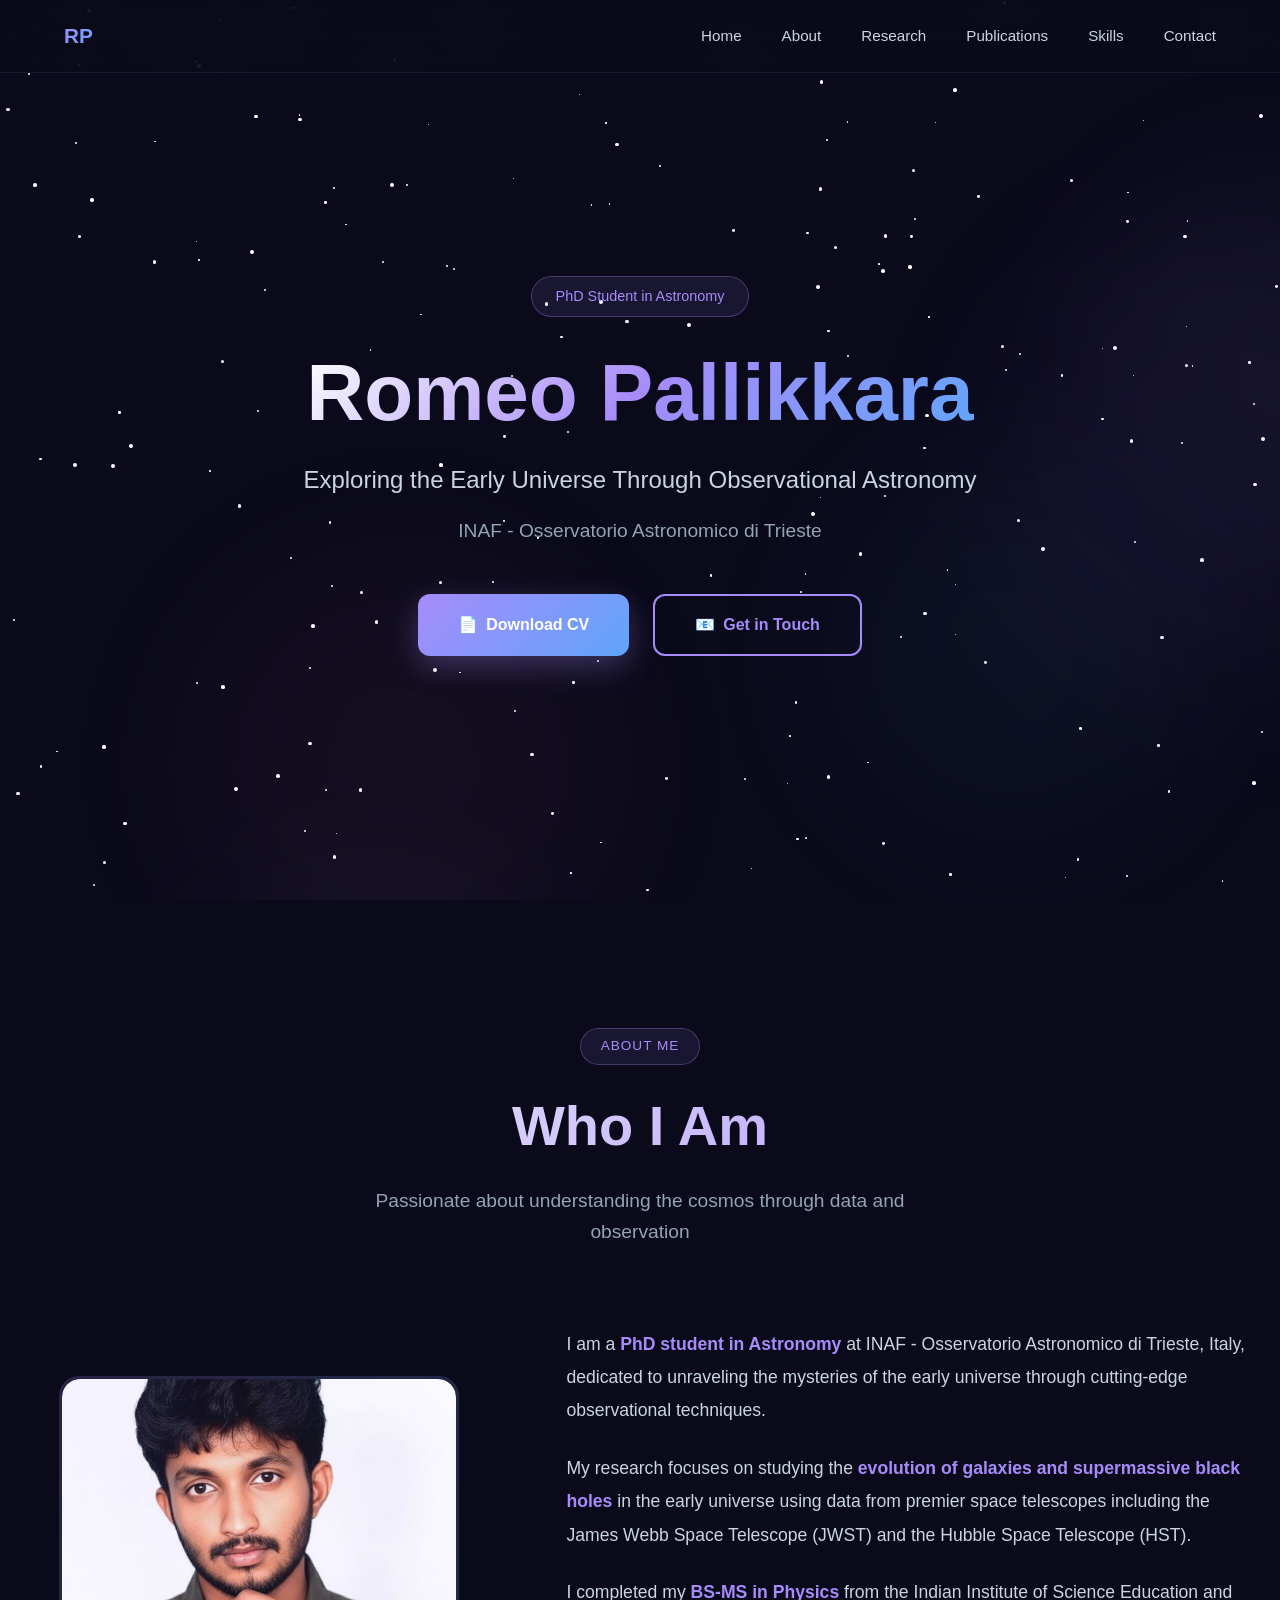
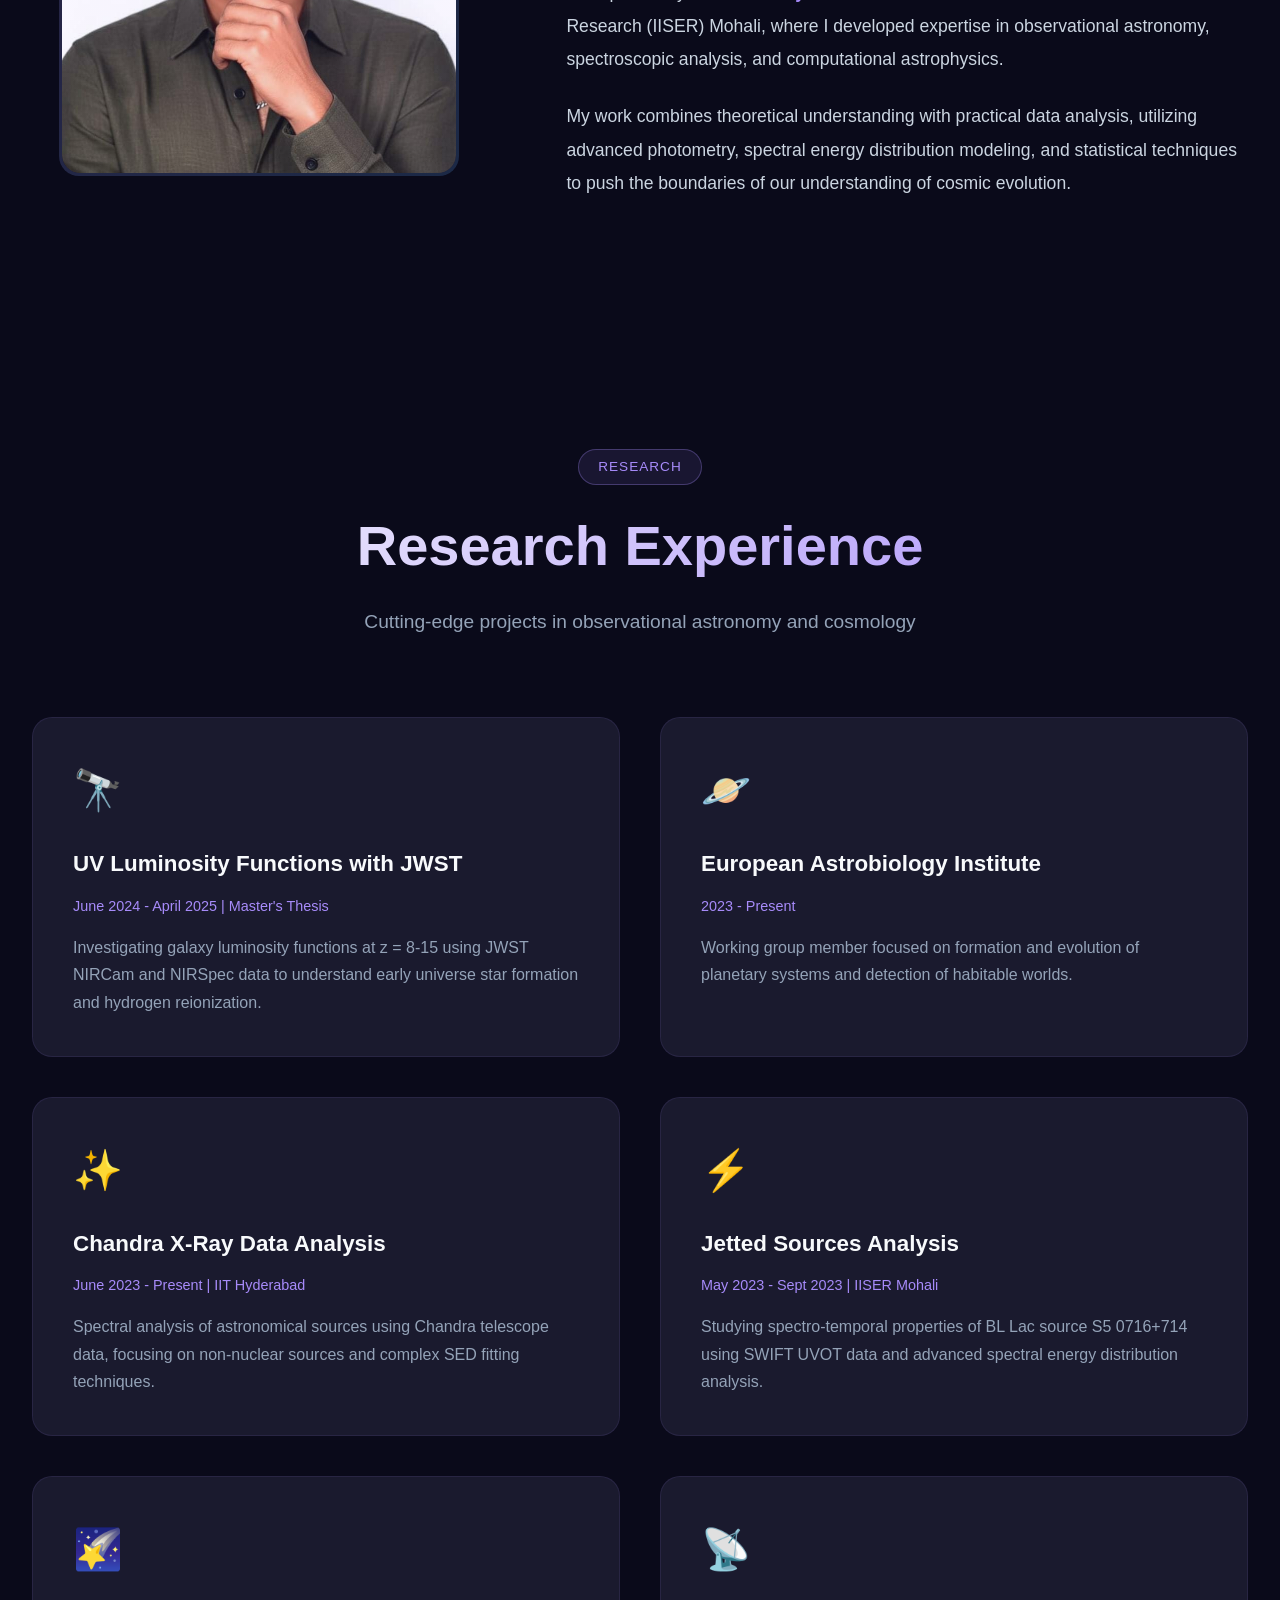
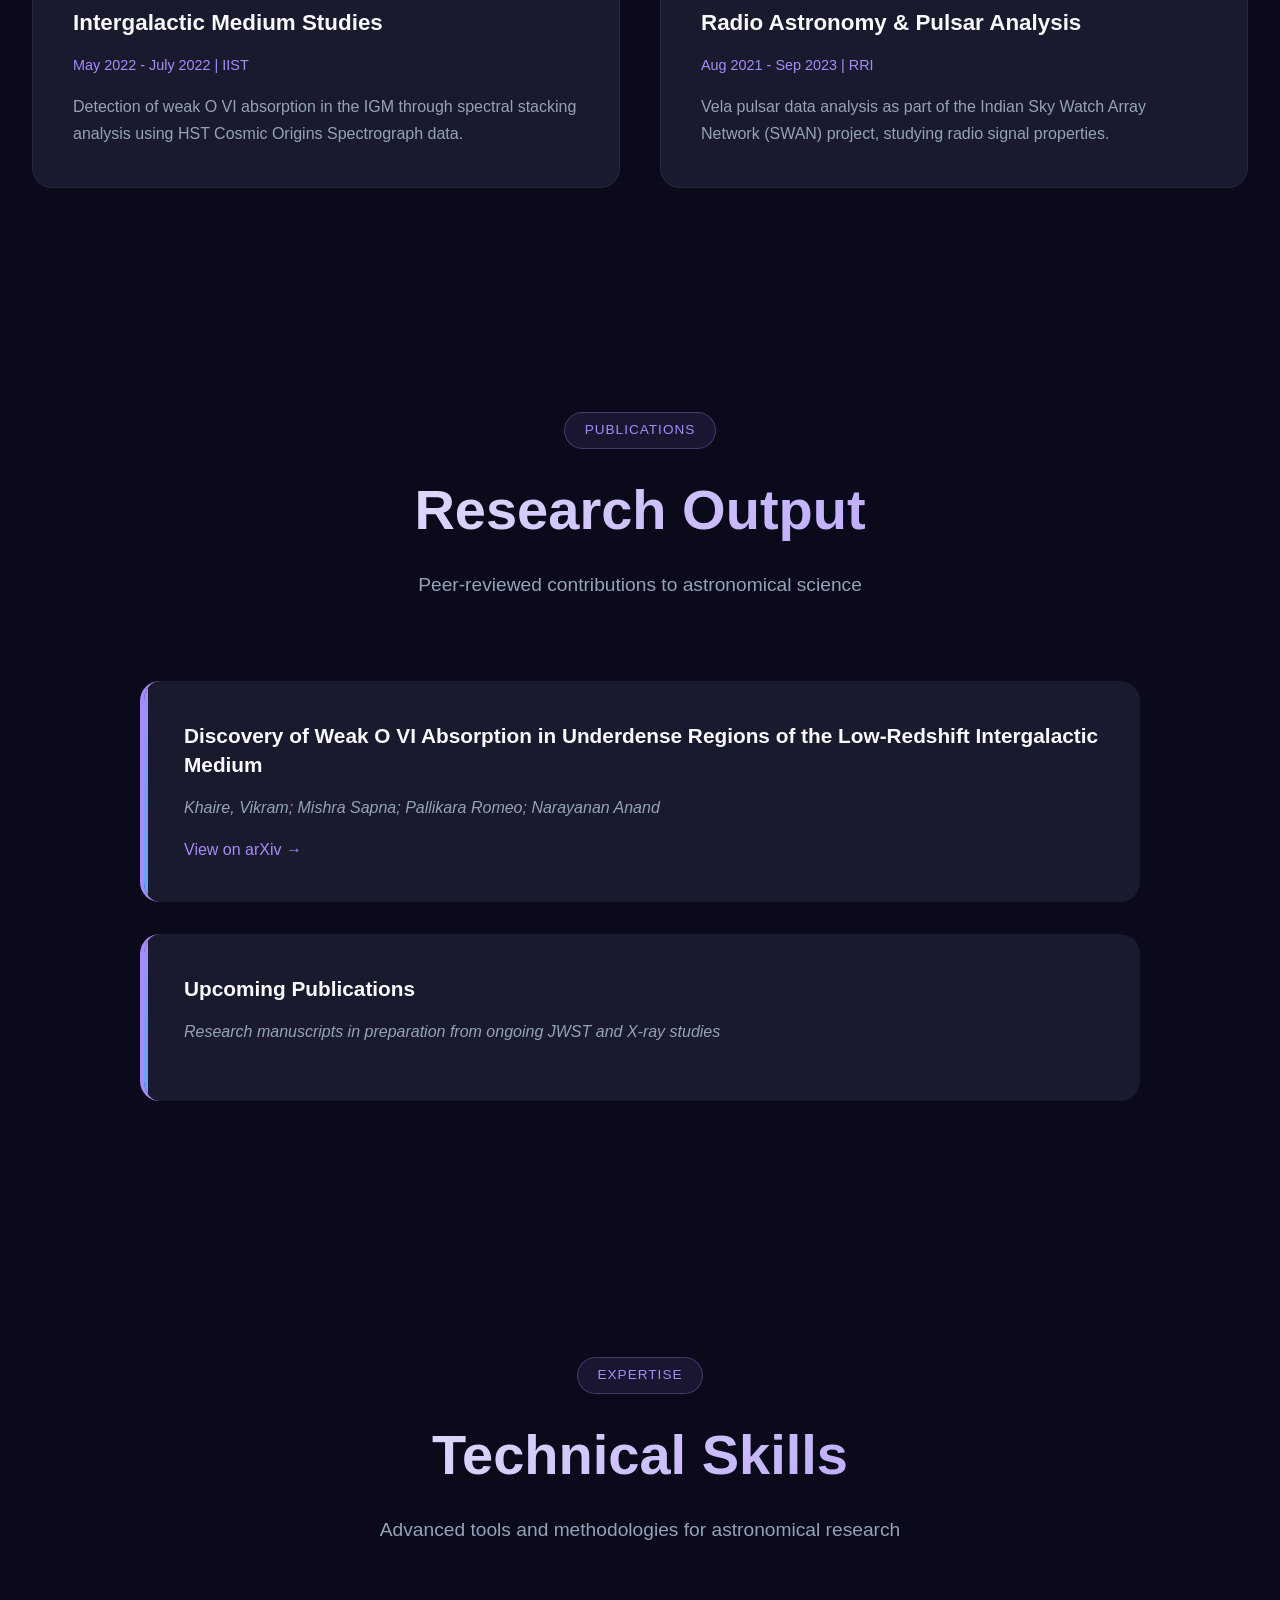
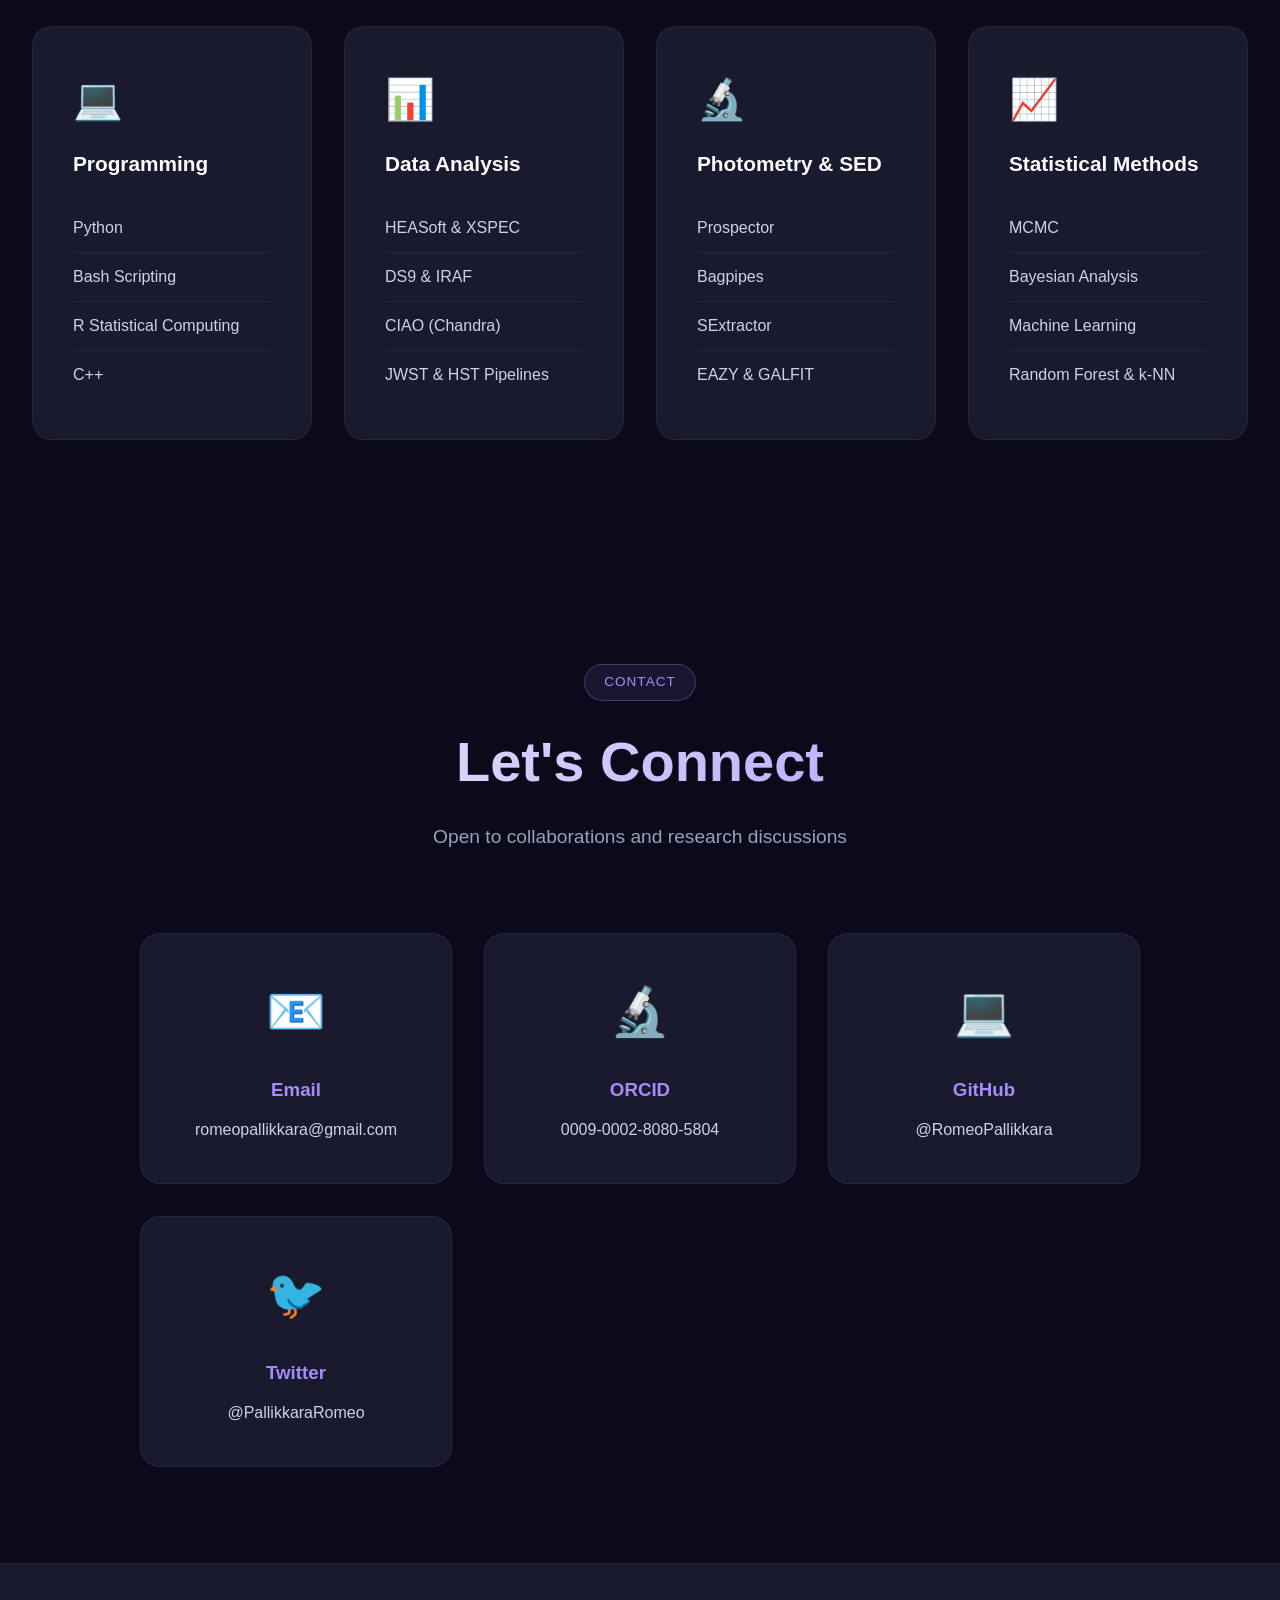
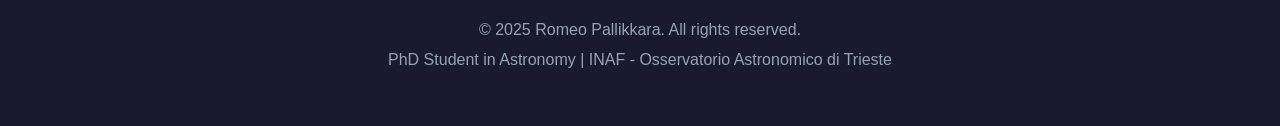
==== index.html @ 1dda94ea "Update profile image source in index.html" ====
<!DOCTYPE html>
<html lang="en">
<head>
    <meta charset="UTF-8">
    <meta name="viewport" content="width=device-width, initial-scale=1.0">
    <title>Romeo Pallikkara | Astronomy PhD Student</title>
    <style>
        * {
            margin: 0;
            padding: 0;
            box-sizing: border-box;
        }
        
        :root {
            --bg-dark: #0a0a1a;
            --bg-card: #1a1a2e;
            --accent-purple: #a78bfa;
            --accent-blue: #60a5fa;
            --accent-pink: #f472b6;
            --text-primary: #f8fafc;
            --text-secondary: #cbd5e1;
            --text-muted: #94a3b8;
        }
        
        body {
            font-family: 'Inter', -apple-system, BlinkMacSystemFont, 'Segoe UI', Roboto, sans-serif;
            background: var(--bg-dark);
            color: var(--text-primary);
            line-height: 1.6;
            overflow-x: hidden;
        }
        
        /* Galaxy Animation Background */
        .galaxy-bg {
            position: fixed;
            top: 0;
            left: 0;
            width: 100%;
            height: 100%;
            z-index: 0;
            overflow: hidden;
        }
        
        .star {
            position: absolute;
            background: white;
            border-radius: 50%;
            animation: twinkle 4s infinite ease-in-out;
        }
        
        @keyframes twinkle {
            0%, 100% { opacity: 0.2; transform: scale(1); }
            50% { opacity: 1; transform: scale(1.2); }
        }
        
        .nebula {
            position: absolute;
            border-radius: 50%;
            filter: blur(80px);
            opacity: 0.15;
            animation: float 20s infinite ease-in-out;
        }
        
        @keyframes float {
            0%, 100% { transform: translate(0, 0) scale(1); }
            33% { transform: translate(50px, -30px) scale(1.1); }
            66% { transform: translate(-30px, 50px) scale(0.9); }
        }
        
        .shooting-star {
            position: absolute;
            height: 2px;
            background: linear-gradient(90deg, #fff, transparent);
            animation: shoot 3s ease-out infinite;
        }
        
        @keyframes shoot {
            0% {
                transform: translateX(0) translateY(0);
                opacity: 1;
            }
            100% {
                transform: translateX(-500px) translateY(500px);
                opacity: 0;
            }
        }
        
        /* Navigation */
        nav {
            position: fixed;
            top: 0;
            width: 100%;
            background: rgba(10, 10, 26, 0.8);
            backdrop-filter: blur(20px);
            padding: 1.2rem 2rem;
            z-index: 1000;
            border-bottom: 1px solid rgba(167, 139, 250, 0.1);
        }
        
        nav .container {
            max-width: 1400px;
            margin: 0 auto;
            display: flex;
            justify-content: space-between;
            align-items: center;
        }
        
        .logo {
            font-size: 1.3rem;
            font-weight: 700;
            background: linear-gradient(135deg, var(--accent-purple), var(--accent-blue));
            -webkit-background-clip: text;
            -webkit-text-fill-color: transparent;
            background-clip: text;
        }
        
        nav ul {
            list-style: none;
            display: flex;
            gap: 2.5rem;
        }
        
        nav a {
            color: var(--text-secondary);
            text-decoration: none;
            font-weight: 500;
            font-size: 0.95rem;
            transition: all 0.3s;
            position: relative;
        }
        
        nav a:hover {
            color: var(--accent-purple);
        }
        
        nav a::after {
            content: '';
            position: absolute;
            bottom: -5px;
            left: 0;
            width: 0;
            height: 2px;
            background: linear-gradient(90deg, var(--accent-purple), var(--accent-blue));
            transition: width 0.3s;
        }
        
        nav a:hover::after {
            width: 100%;
        }
        
        /* Container */
        .container {
            max-width: 1400px;
            margin: 0 auto;
            padding: 0 2rem;
        }
        
        section {
            min-height: 100vh;
            padding: 8rem 0 6rem;
            position: relative;
            z-index: 1;
        }
        
        /* Hero Section */
        #hero {
            display: flex;
            align-items: center;
            justify-content: center;
            position: relative;
        }
        
        .hero-content {
            text-align: center;
            max-width: 900px;
        }
        
        .hero-badge {
            display: inline-block;
            padding: 0.5rem 1.5rem;
            background: rgba(167, 139, 250, 0.1);
            border: 1px solid rgba(167, 139, 250, 0.3);
            border-radius: 50px;
            font-size: 0.9rem;
            color: var(--accent-purple);
            margin-bottom: 2rem;
            animation: fadeInDown 0.8s ease-out;
        }
        
        .hero-content h1 {
            font-size: 5rem;
            font-weight: 800;
            line-height: 1.1;
            margin-bottom: 1.5rem;
            background: linear-gradient(135deg, #fff 0%, var(--accent-purple) 50%, var(--accent-blue) 100%);
            -webkit-background-clip: text;
            -webkit-text-fill-color: transparent;
            background-clip: text;
            animation: fadeInUp 1s ease-out 0.2s both;
        }
        
        .hero-subtitle {
            font-size: 1.5rem;
            color: var(--text-secondary);
            margin-bottom: 1rem;
            animation: fadeInUp 1s ease-out 0.4s both;
        }
        
        .hero-affiliation {
            font-size: 1.2rem;
            color: var(--text-muted);
            margin-bottom: 3rem;
            animation: fadeInUp 1s ease-out 0.6s both;
        }
        
        .hero-buttons {
            display: flex;
            gap: 1.5rem;
            justify-content: center;
            flex-wrap: wrap;
            animation: fadeInUp 1s ease-out 0.8s both;
        }
        
        @keyframes fadeInUp {
            from {
                opacity: 0;
                transform: translateY(40px);
            }
            to {
                opacity: 1;
                transform: translateY(0);
            }
        }
        
        @keyframes fadeInDown {
            from {
                opacity: 0;
                transform: translateY(-20px);
            }
            to {
                opacity: 1;
                transform: translateY(0);
            }
        }
        
        /* Buttons */
        .btn {
            padding: 1rem 2.5rem;
            border-radius: 12px;
            text-decoration: none;
            font-weight: 600;
            font-size: 1rem;
            transition: all 0.3s;
            display: inline-flex;
            align-items: center;
            gap: 0.5rem;
        }
        
        .btn-primary {
            background: linear-gradient(135deg, var(--accent-purple), var(--accent-blue));
            color: white;
            box-shadow: 0 10px 30px rgba(167, 139, 250, 0.3);
        }
        
        .btn-primary:hover {
            transform: translateY(-3px);
            box-shadow: 0 15px 40px rgba(167, 139, 250, 0.4);
        }
        
        .btn-outline {
            border: 2px solid var(--accent-purple);
            color: var(--accent-purple);
            background: transparent;
        }
        
        .btn-outline:hover {
            background: rgba(167, 139, 250, 0.1);
            transform: translateY(-3px);
        }
        
        /* Section Headers */
        .section-header {
            text-align: center;
            margin-bottom: 5rem;
        }
        
        .section-label {
            display: inline-block;
            padding: 0.4rem 1.2rem;
            background: rgba(167, 139, 250, 0.1);
            border: 1px solid rgba(167, 139, 250, 0.3);
            border-radius: 50px;
            font-size: 0.85rem;
            color: var(--accent-purple);
            margin-bottom: 1rem;
            text-transform: uppercase;
            letter-spacing: 1px;
        }
        
        .section-header h2 {
            font-size: 3.5rem;
            font-weight: 800;
            margin-bottom: 1rem;
            background: linear-gradient(135deg, var(--text-primary), var(--accent-purple));
            -webkit-background-clip: text;
            -webkit-text-fill-color: transparent;
            background-clip: text;
        }
        
        .section-header p {
            font-size: 1.2rem;
            color: var(--text-muted);
            max-width: 600px;
            margin: 0 auto;
        }
        
        /* About Section */
        .about-grid {
            display: grid;
            grid-template-columns: 1fr 1.5fr;
            gap: 5rem;
            align-items: center;
        }
        
        .profile-card {
            position: relative;
            perspective: 1000px;
        }
        
        .profile-image-wrapper {
            width: 100%;
            max-width: 400px;
            height: 400px;
            margin: 0 auto;
            position: relative;
            border-radius: 20px;
            background: linear-gradient(135deg, rgba(167, 139, 250, 0.2), rgba(96, 165, 250, 0.2));
            padding: 3px;
            transition: transform 0.5s;
        }
        
        .profile-card:hover .profile-image-wrapper {
            transform: rotateY(5deg) rotateX(5deg);
        }
        
        .profile-image {
            width: 100%;
            height: 100%;
            background: var(--bg-card);
            border-radius: 18px;
            display: flex;
            align-items: center;
            justify-content: center;
            font-size: 8rem;
            position: relative;
            overflow: hidden;
        }
        
        .profile-image::before {
            content: '';
            position: absolute;
            top: -50%;
            left: -50%;
            width: 200%;
            height: 200%;
            background: linear-gradient(45deg, transparent, rgba(167, 139, 250, 0.1), transparent);
            animation: shimmer 3s infinite;
        }
        
        @keyframes shimmer {
            0% { transform: rotate(0deg); }
            100% { transform: rotate(360deg); }
        }
        
        .about-content {
            font-size: 1.1rem;
            line-height: 1.9;
            color: var(--text-secondary);
        }
        
        .about-content p {
            margin-bottom: 1.5rem;
        }
        
        .about-content strong {
            color: var(--accent-purple);
            font-weight: 600;
        }
        
        /* Research Cards */
        .research-grid {
            display: grid;
            grid-template-columns: repeat(auto-fit, minmax(380px, 1fr));
            gap: 2.5rem;
        }
        
        .research-card {
            background: var(--bg-card);
            padding: 2.5rem;
            border-radius: 20px;
            border: 1px solid rgba(167, 139, 250, 0.1);
            position: relative;
            overflow: hidden;
            transition: all 0.4s cubic-bezier(0.4, 0, 0.2, 1);
        }
        
        .research-card::before {
            content: '';
            position: absolute;
            top: 0;
            left: 0;
            width: 100%;
            height: 100%;
            background: linear-gradient(135deg, rgba(167, 139, 250, 0.05), rgba(96, 165, 250, 0.05));
            opacity: 0;
            transition: opacity 0.4s;
        }
        
        .research-card:hover {
            transform: translateY(-8px);
            border-color: var(--accent-purple);
            box-shadow: 0 20px 60px rgba(167, 139, 250, 0.2);
        }
        
        .research-card:hover::before {
            opacity: 1;
        }
        
        .research-icon {
            font-size: 2.5rem;
            margin-bottom: 1.5rem;
            display: inline-block;
        }
        
        .research-card h3 {
            font-size: 1.4rem;
            color: var(--text-primary);
            margin-bottom: 0.8rem;
            font-weight: 700;
        }
        
        .research-duration {
            color: var(--accent-purple);
            font-size: 0.9rem;
            font-weight: 500;
            margin-bottom: 1rem;
            display: block;
        }
        
        .research-card p {
            color: var(--text-muted);
            line-height: 1.7;
        }
        
        /* Publications */
        .publication-list {
            max-width: 1000px;
            margin: 0 auto;
        }
        
        .publication-item {
            background: var(--bg-card);
            padding: 2.5rem;
            border-radius: 20px;
            border-left: 4px solid var(--accent-purple);
            margin-bottom: 2rem;
            transition: all 0.3s;
            position: relative;
            overflow: hidden;
        }
        
        .publication-item::before {
            content: '';
            position: absolute;
            top: 0;
            left: 0;
            width: 4px;
            height: 100%;
            background: linear-gradient(180deg, var(--accent-purple), var(--accent-blue));
            transition: width 0.3s;
        }
        
        .publication-item:hover {
            transform: translateX(8px);
            box-shadow: 0 10px 40px rgba(167, 139, 250, 0.15);
        }
        
        .publication-item:hover::before {
            width: 100%;
            opacity: 0.05;
        }
        
        .publication-item h3 {
            font-size: 1.3rem;
            color: var(--text-primary);
            margin-bottom: 1rem;
            line-height: 1.4;
        }
        
        .publication-authors {
            color: var(--text-muted);
            font-style: italic;
            margin-bottom: 1rem;
        }
        
        .publication-link {
            color: var(--accent-purple);
            text-decoration: none;
            font-weight: 500;
            display: inline-flex;
            align-items: center;
            gap: 0.5rem;
            transition: all 0.3s;
        }
        
        .publication-link:hover {
            color: var(--accent-blue);
            gap: 0.8rem;
        }
        
        /* Skills Section */
        .skills-grid {
            display: grid;
            grid-template-columns: repeat(auto-fit, minmax(280px, 1fr));
            gap: 2rem;
        }
        
        .skill-card {
            background: var(--bg-card);
            padding: 2.5rem;
            border-radius: 20px;
            border: 1px solid rgba(167, 139, 250, 0.1);
            transition: all 0.3s;
        }
        
        .skill-card:hover {
            border-color: var(--accent-purple);
            transform: translateY(-5px);
            box-shadow: 0 15px 40px rgba(167, 139, 250, 0.15);
        }
        
        .skill-icon {
            font-size: 2.5rem;
            margin-bottom: 1rem;
        }
        
        .skill-card h3 {
            font-size: 1.3rem;
            color: var(--text-primary);
            margin-bottom: 1.5rem;
            font-weight: 700;
        }
        
        .skill-list {
            list-style: none;
        }
        
        .skill-list li {
            padding: 0.7rem 0;
            color: var(--text-secondary);
            border-bottom: 1px solid rgba(167, 139, 250, 0.1);
            transition: all 0.2s;
        }
        
        .skill-list li:hover {
            color: var(--accent-purple);
            padding-left: 0.5rem;
        }
        
        .skill-list li:last-child {
            border-bottom: none;
        }
        
        /* Contact Section */
        .contact-grid {
            display: grid;
            grid-template-columns: repeat(auto-fit, minmax(250px, 1fr));
            gap: 2rem;
            max-width: 1000px;
            margin: 3rem auto 0;
        }
        
        .contact-card {
            background: var(--bg-card);
            padding: 2.5rem;
            border-radius: 20px;
            text-align: center;
            border: 1px solid rgba(167, 139, 250, 0.1);
            transition: all 0.3s;
            position: relative;
            overflow: hidden;
        }
        
        .contact-card::before {
            content: '';
            position: absolute;
            top: 50%;
            left: 50%;
            width: 0;
            height: 0;
            background: radial-gradient(circle, rgba(167, 139, 250, 0.1), transparent);
            transform: translate(-50%, -50%);
            transition: width 0.5s, height 0.5s;
            border-radius: 50%;
        }
        
        .contact-card:hover::before {
            width: 300px;
            height: 300px;
        }
        
        .contact-card:hover {
            transform: translateY(-8px);
            border-color: var(--accent-purple);
            box-shadow: 0 15px 40px rgba(167, 139, 250, 0.2);
        }
        
        .contact-icon {
            font-size: 3rem;
            margin-bottom: 1.5rem;
            display: inline-block;
            position: relative;
            z-index: 1;
        }
        
        .contact-card h3 {
            color: var(--accent-purple);
            margin-bottom: 0.8rem;
            font-weight: 600;
            position: relative;
            z-index: 1;
        }
        
        .contact-card a {
            color: var(--text-secondary);
            text-decoration: none;
            transition: color 0.3s;
            position: relative;
            z-index: 1;
        }
        
        .contact-card:hover a {
            color: var(--accent-purple);
        }
        
        /* Footer */
        footer {
            background: var(--bg-card);
            text-align: center;
            padding: 3rem 2rem;
            border-top: 1px solid rgba(167, 139, 250, 0.1);
            position: relative;
            z-index: 1;
        }
        
        footer p {
            color: var(--text-muted);
            margin: 0.3rem 0;
        }
        
        /* Responsive Design */
        @media (max-width: 1024px) {
            .hero-content h1 {
                font-size: 4rem;
            }
            
            .section-header h2 {
                font-size: 2.8rem;
            }
            
            .about-grid {
                grid-template-columns: 1fr;
                gap: 3rem;
            }
        }
        
        @media (max-width: 768px) {
            nav ul {
                gap: 1.5rem;
            }
            
            .hero-content h1 {
                font-size: 2.5rem;
            }
            
            .hero-subtitle {
                font-size: 1.2rem;
            }
            
            .section-header h2 {
                font-size: 2rem;
            }
            
            section {
                padding: 5rem 0 3rem;
            }
            
            .research-grid {
                grid-template-columns: 1fr;
            }
            
            .profile-image-wrapper {
                max-width: 300px;
                height: 300px;
            }
            
            .profile-image {
                font-size: 5rem;
            }
        }
        
        /* Scroll Reveal Animation */
        .reveal {
            opacity: 0;
            transform: translateY(50px);
            transition: all 0.6s ease-out;
        }
        
        .reveal.active {
            opacity: 1;
            transform: translateY(0);
        }
    </style>
</head>
<body>
    <!-- Galaxy Background -->
    <div class="galaxy-bg" id="galaxyBg"></div>
    
    <!-- Navigation -->
    <nav>
        <div class="container">
            <div class="logo">RP</div>
            <ul>
                <li><a href="#hero">Home</a></li>
                <li><a href="#about">About</a></li>
                <li><a href="#research">Research</a></li>
                <li><a href="#publications">Publications</a></li>
                <li><a href="#skills">Skills</a></li>
                <li><a href="#contact">Contact</a></li>
            </ul>
        </div>
    </nav>
    
    <!-- Hero Section -->
    <section id="hero">
        <div class="container">
            <div class="hero-content">
                <div class="hero-badge">PhD Student in Astronomy</div>
                <h1>Romeo Pallikkara</h1>
                <p class="hero-subtitle">Exploring the Early Universe Through Observational Astronomy</p>
                <p class="hero-affiliation">INAF - Osservatorio Astronomico di Trieste</p>
                <div class="hero-buttons">
                    <a href="cv.pdf" class="btn btn-primary" download>
                        <span>📄</span> Download CV
                    </a>
                    <a href="#contact" class="btn btn-outline">
                        <span>📧</span> Get in Touch
                    </a>
                </div>
            </div>
        </div>
    </section>
    
    <!-- About Section -->
    <section id="about">
        <div class="container">
            <div class="section-header reveal">
                <span class="section-label">About Me</span>
                <h2>Who I Am</h2>
                <p>Passionate about understanding the cosmos through data and observation</p>
            </div>
            <div class="about-grid">
                <div class="profile-card reveal">
                    <div class="profile-image-wrapper">
                        <div class="profile-image">
                            <img src="your-photo.jpg" alt="Romeo Pallikkara" style="width: 100%; height: 100%; object-fit: cover; border-radius: 18px;">
                        </div>
                    </div>
                </div>
                <div class="about-content reveal">
                    <p>I am a <strong>PhD student in Astronomy</strong> at INAF - Osservatorio Astronomico di Trieste, Italy, dedicated to unraveling the mysteries of the early universe through cutting-edge observational techniques.</p>
                    <p>My research focuses on studying the <strong>evolution of galaxies and supermassive black holes</strong> in the early universe using data from premier space telescopes including the James Webb Space Telescope (JWST) and the Hubble Space Telescope (HST).</p>
                    <p>I completed my <strong>BS-MS in Physics</strong> from the Indian Institute of Science Education and Research (IISER) Mohali, where I developed expertise in observational astronomy, spectroscopic analysis, and computational astrophysics.</p>
                    <p>My work combines theoretical understanding with practical data analysis, utilizing advanced photometry, spectral energy distribution modeling, and statistical techniques to push the boundaries of our understanding of cosmic evolution.</p>
                </div>
            </div>
        </div>
    </section>
    
    <!-- Research Section -->
    <section id="research">
        <div class="container">
            <div class="section-header reveal">
                <span class="section-label">Research</span>
                <h2>Research Experience</h2>
                <p>Cutting-edge projects in observational astronomy and cosmology</p>
            </div>
            <div class="research-grid">
                <div class="research-card reveal">
                    <div class="research-icon">🔭</div>
                    <h3>UV Luminosity Functions with JWST</h3>
                    <span class="research-duration">June 2024 - April 2025 | Master's Thesis</span>
                    <p>Investigating galaxy luminosity functions at z = 8-15 using JWST NIRCam and NIRSpec data to understand early universe star formation and hydrogen reionization.</p>
                </div>
                
                <div class="research-card reveal">
                    <div class="research-icon">🪐</div>
                    <h3>European Astrobiology Institute</h3>
                    <span class="research-duration">2023 - Present</span>
                    <p>Working group member focused on formation and evolution of planetary systems and detection of habitable worlds.</p>
                </div>
                
                <div class="research-card reveal">
                    <div class="research-icon">✨</div>
                    <h3>Chandra X-Ray Data Analysis</h3>
                    <span class="research-duration">June 2023 - Present | IIT Hyderabad</span>
                    <p>Spectral analysis of astronomical sources using Chandra telescope data, focusing on non-nuclear sources and complex SED fitting techniques.</p>
                </div>
                
                <div class="research-card reveal">
                    <div class="research-icon">⚡</div>
                    <h3>Jetted Sources Analysis</h3>
                    <span class="research-duration">May 2023 - Sept 2023 | IISER Mohali</span>
                    <p>Studying spectro-temporal properties of BL Lac source S5 0716+714 using SWIFT UVOT data and advanced spectral energy distribution analysis.</p>
                </div>
                
                <div class="research-card reveal">
                    <div class="research-icon">🌠</div>
                    <h3>Intergalactic Medium Studies</h3>
                    <span class="research-duration">May 2022 - July 2022 | IIST</span>
                    <p>Detection of weak O VI absorption in the IGM through spectral stacking analysis using HST Cosmic Origins Spectrograph data.</p>
                </div>
                
                <div class="research-card reveal">
                    <div class="research-icon">📡</div>
                    <h3>Radio Astronomy & Pulsar Analysis</h3>
                    <span class="research-duration">Aug 2021 - Sep 2023 | RRI</span>
                    <p>Vela pulsar data analysis as part of the Indian Sky Watch Array Network (SWAN) project, studying radio signal properties.</p>
                </div>
            </div>
        </div>
    </section>
    
    <!-- Publications Section -->
    <section id="publications">
        <div class="container">
            <div class="section-header reveal">
                <span class="section-label">Publications</span>
                <h2>Research Output</h2>
                <p>Peer-reviewed contributions to astronomical science</p>
            </div>
            <div class="publication-list">
                <div class="publication-item reveal">
                    <h3>Discovery of Weak O VI Absorption in Underdense Regions of the Low-Redshift Intergalactic Medium</h3>
                    <p class="publication-authors">Khaire, Vikram; Mishra Sapna; Pallikara Romeo; Narayanan Anand</p>
                    <a href="#" class="publication-link" target="_blank">View on arXiv →</a>
                </div>
                
                <div class="publication-item reveal">
                    <h3>Upcoming Publications</h3>
                    <p class="publication-authors">Research manuscripts in preparation from ongoing JWST and X-ray studies</p>
                </div>
            </div>
        </div>
    </section>
    
    <!-- Skills Section -->
    <section id="skills">
        <div class="container">
            <div class="section-header reveal">
                <span class="section-label">Expertise</span>
                <h2>Technical Skills</h2>
                <p>Advanced tools and methodologies for astronomical research</p>
            </div>
            <div class="skills-grid">
                <div class="skill-card reveal">
                    <div class="skill-icon">💻</div>
                    <h3>Programming</h3>
                    <ul class="skill-list">
                        <li>Python</li>
                        <li>Bash Scripting</li>
                        <li>R Statistical Computing</li>
                        <li>C++</li>
                    </ul>
                </div>
                
                <div class="skill-card reveal">
                    <div class="skill-icon">📊</div>
                    <h3>Data Analysis</h3>
                    <ul class="skill-list">
                        <li>HEASoft & XSPEC</li>
                        <li>DS9 & IRAF</li>
                        <li>CIAO (Chandra)</li>
                        <li>JWST & HST Pipelines</li>
                    </ul>
                </div>
                
                <div class="skill-card reveal">
                    <div class="skill-icon">🔬</div>
                    <h3>Photometry & SED</h3>
                    <ul class="skill-list">
                        <li>Prospector</li>
                        <li>Bagpipes</li>
                        <li>SExtractor</li>
                        <li>EAZY & GALFIT</li>
                    </ul>
                </div>
                
                <div class="skill-card reveal">
                    <div class="skill-icon">📈</div>
                    <h3>Statistical Methods</h3>
                    <ul class="skill-list">
                        <li>MCMC</li>
                        <li>Bayesian Analysis</li>
                        <li>Machine Learning</li>
                        <li>Random Forest & k-NN</li>
                    </ul>
                </div>
            </div>
        </div>
    </section>
    
    <!-- Contact Section -->
    <section id="contact">
        <div class="container">
            <div class="section-header reveal">
                <span class="section-label">Contact</span>
                <h2>Let's Connect</h2>
                <p>Open to collaborations and research discussions</p>
            </div>
            <div class="contact-grid">
                <div class="contact-card reveal">
                    <div class="contact-icon">📧</div>
                    <h3>Email</h3>
                    <a href="mailto:romeopallikkara@gmail.com">romeopallikkara@gmail.com</a>
                </div>
                
                <div class="contact-card reveal">
                    <div class="contact-icon">🔬</div>
                    <h3>ORCID</h3>
                    <a href="https://orcid.org/0009-0002-8080-5804" target="_blank">0009-0002-8080-5804</a>
                </div>
                
                <div class="contact-card reveal">
                    <div class="contact-icon">💻</div>
                    <h3>GitHub</h3>
                    <a href="https://github.com/RomeoPallikkara" target="_blank">@RomeoPallikkara</a>
                </div>
                
                <div class="contact-card reveal">
                    <div class="contact-icon">🐦</div>
                    <h3>Twitter</h3>
                    <a href="https://twitter.com/PallikkaraRomeo" target="_blank">@PallikkaraRomeo</a>
                </div>
            </div>
        </div>
    </section>
    
    <!-- Footer -->
    <footer>
        <div class="container">
            <p>&copy; 2025 Romeo Pallikkara. All rights reserved.</p>
            <p>PhD Student in Astronomy | INAF - Osservatorio Astronomico di Trieste</p>
        </div>
    </footer>
    
    <script>
        // Generate galaxy background with stars, nebulae, and shooting stars
        const galaxyBg = document.getElementById('galaxyBg');
        
        // Create stars
        for (let i = 0; i < 200; i++) {
            const star = document.createElement('div');
            star.className = 'star';
            star.style.left = Math.random() * 100 + '%';
            star.style.top = Math.random() * 100 + '%';
            star.style.width = Math.random() * 3 + 1 + 'px';
            star.style.height = star.style.width;
            star.style.animationDelay = Math.random() * 4 + 's';
            star.style.animationDuration = (Math.random() * 3 + 2) + 's';
            galaxyBg.appendChild(star);
        }
        
        // Create nebulae
        const nebulaeColors = [
            'rgba(167, 139, 250, 0.3)',
            'rgba(96, 165, 250, 0.3)',
            'rgba(244, 114, 182, 0.3)',
            'rgba(139, 92, 246, 0.3)'
        ];
        
        for (let i = 0; i < 5; i++) {
            const nebula = document.createElement('div');
            nebula.className = 'nebula';
            nebula.style.left = Math.random() * 100 + '%';
            nebula.style.top = Math.random() * 100 + '%';
            nebula.style.width = (Math.random() * 300 + 200) + 'px';
            nebula.style.height = nebula.style.width;
            nebula.style.background = nebulaeColors[i % nebulaeColors.length];
            nebula.style.animationDelay = Math.random() * 10 + 's';
            nebula.style.animationDuration = (Math.random() * 10 + 15) + 's';
            galaxyBg.appendChild(nebula);
        }
        
        // Create shooting stars periodically
        function createShootingStar() {
            const shootingStar = document.createElement('div');
            shootingStar.className = 'shooting-star';
            shootingStar.style.left = Math.random() * 100 + '%';
            shootingStar.style.top = Math.random() * 50 + '%';
            shootingStar.style.width = (Math.random() * 100 + 50) + 'px';
            galaxyBg.appendChild(shootingStar);
            
            setTimeout(() => {
                shootingStar.remove();
            }, 3000);
        }
        
        setInterval(createShootingStar, 4000);
        
        // Smooth scrolling
        document.querySelectorAll('a[href^="#"]').forEach(anchor => {
            anchor.addEventListener('click', function (e) {
                e.preventDefault();
                const target = document.querySelector(this.getAttribute('href'));
                if (target) {
                    target.scrollIntoView({
                        behavior: 'smooth',
                        block: 'start'
                    });
                }
            });
        });
        
        // Scroll reveal animation
        const revealElements = document.querySelectorAll('.reveal');
        
        const revealOnScroll = () => {
            const windowHeight = window.innerHeight;
            revealElements.forEach(element => {
                const elementTop = element.getBoundingClientRect().top;
                const revealPoint = 100;
                
                if (elementTop < windowHeight - revealPoint) {
                    element.classList.add('active');
                }
            });
        };
        
        window.addEventListener('scroll', revealOnScroll);
        revealOnScroll(); // Initial check
    </script>
</body>
</html>
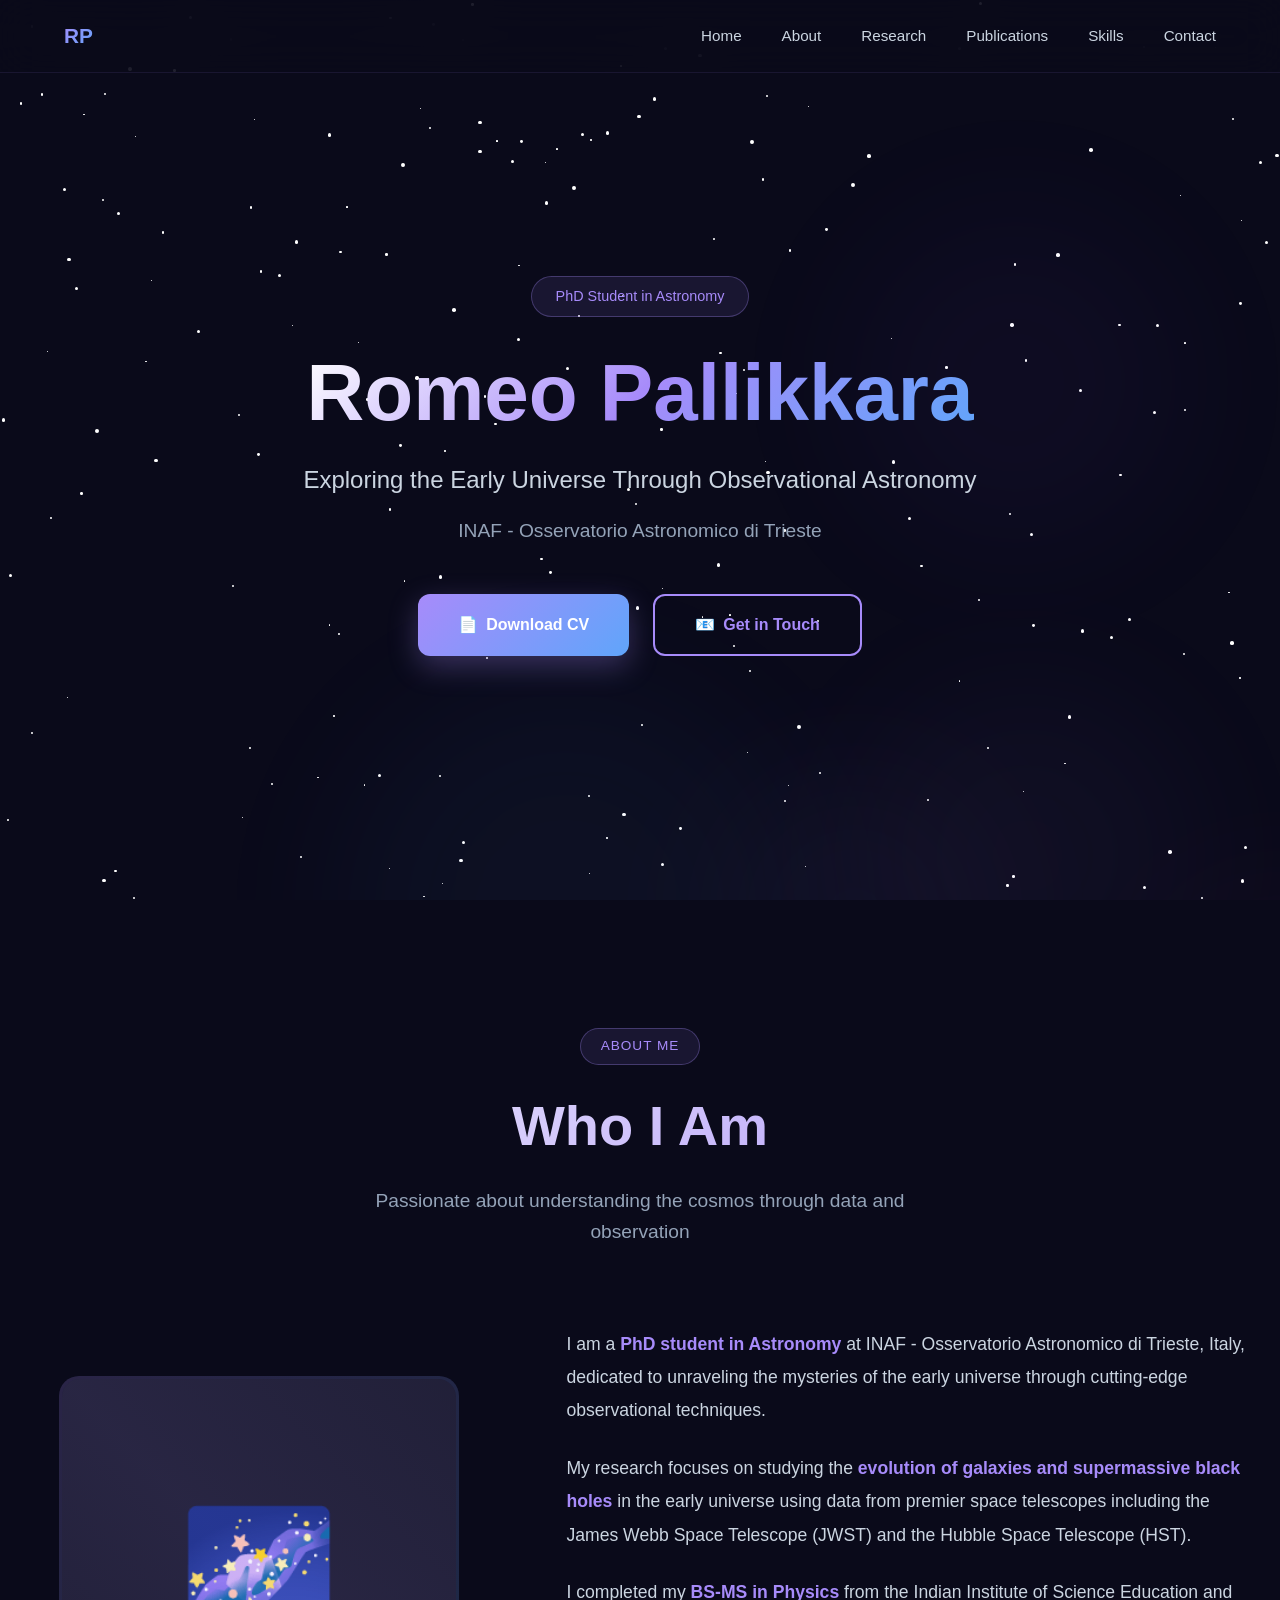
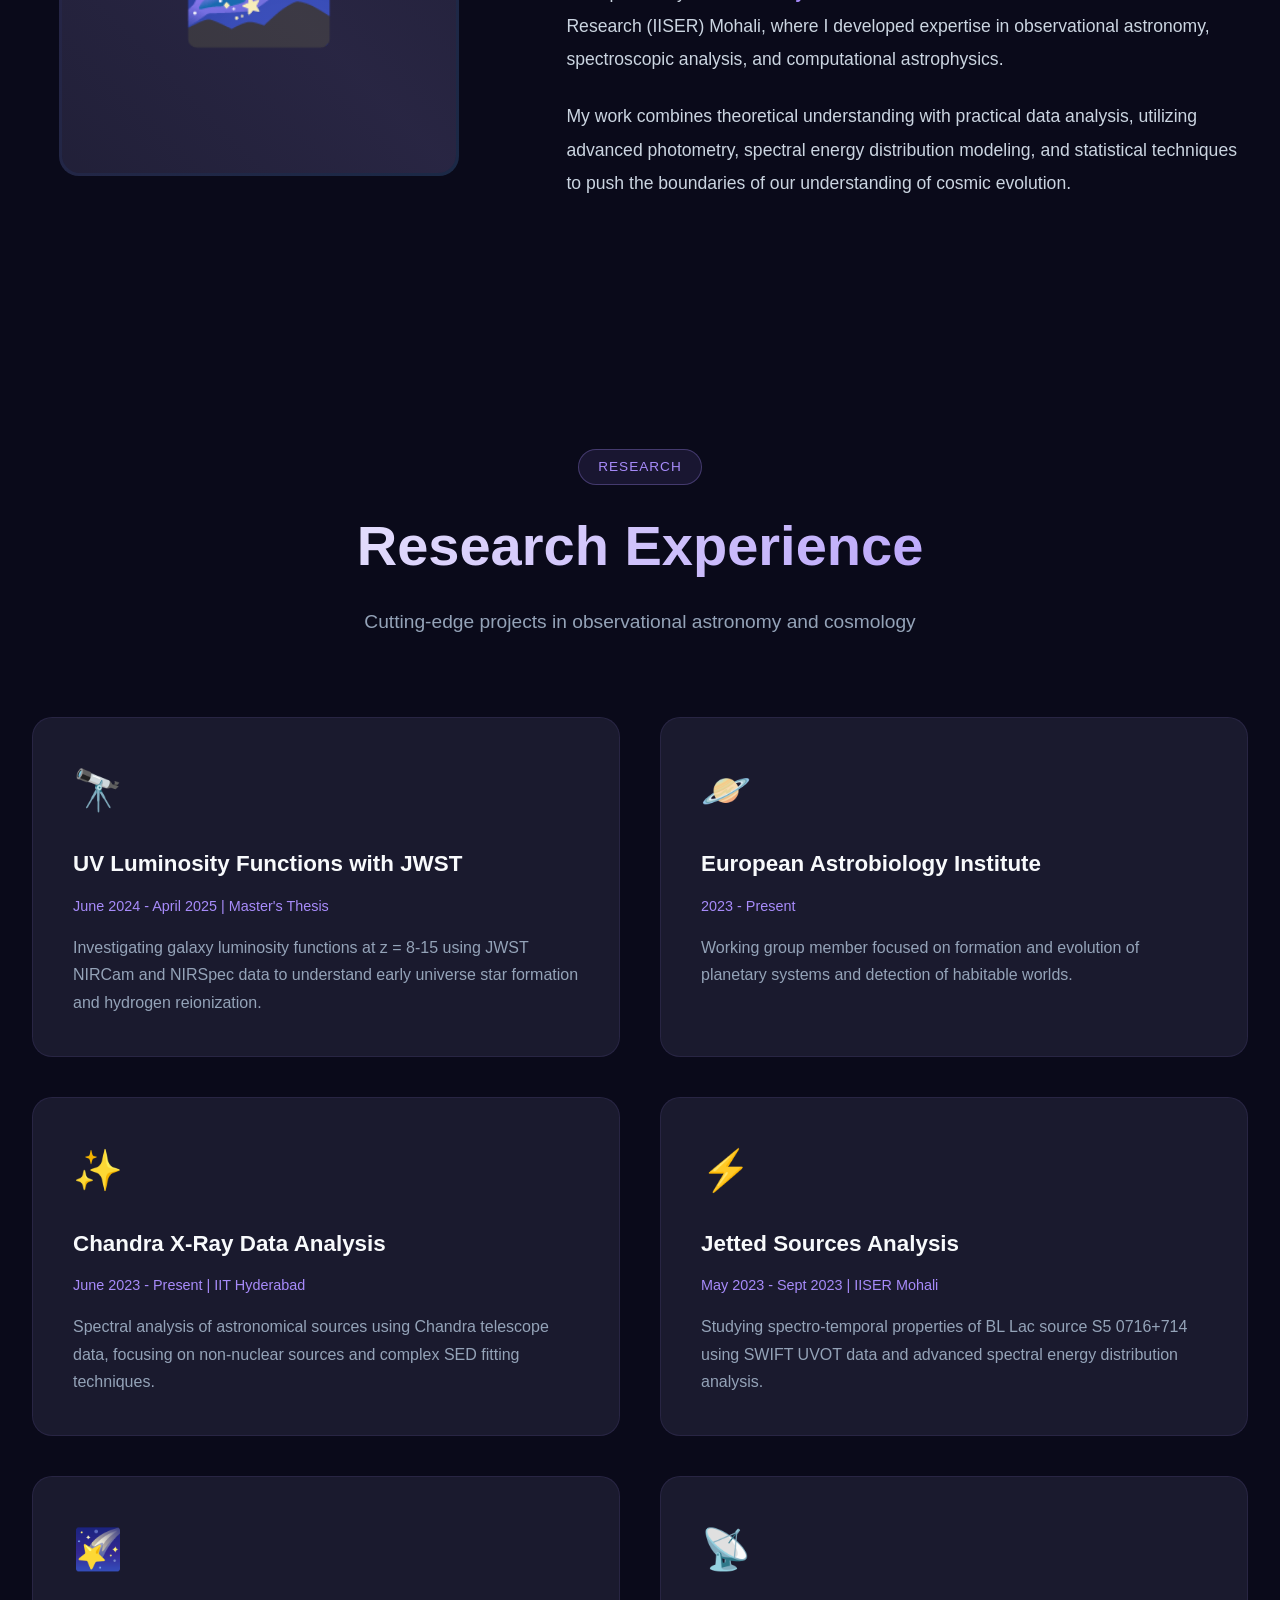
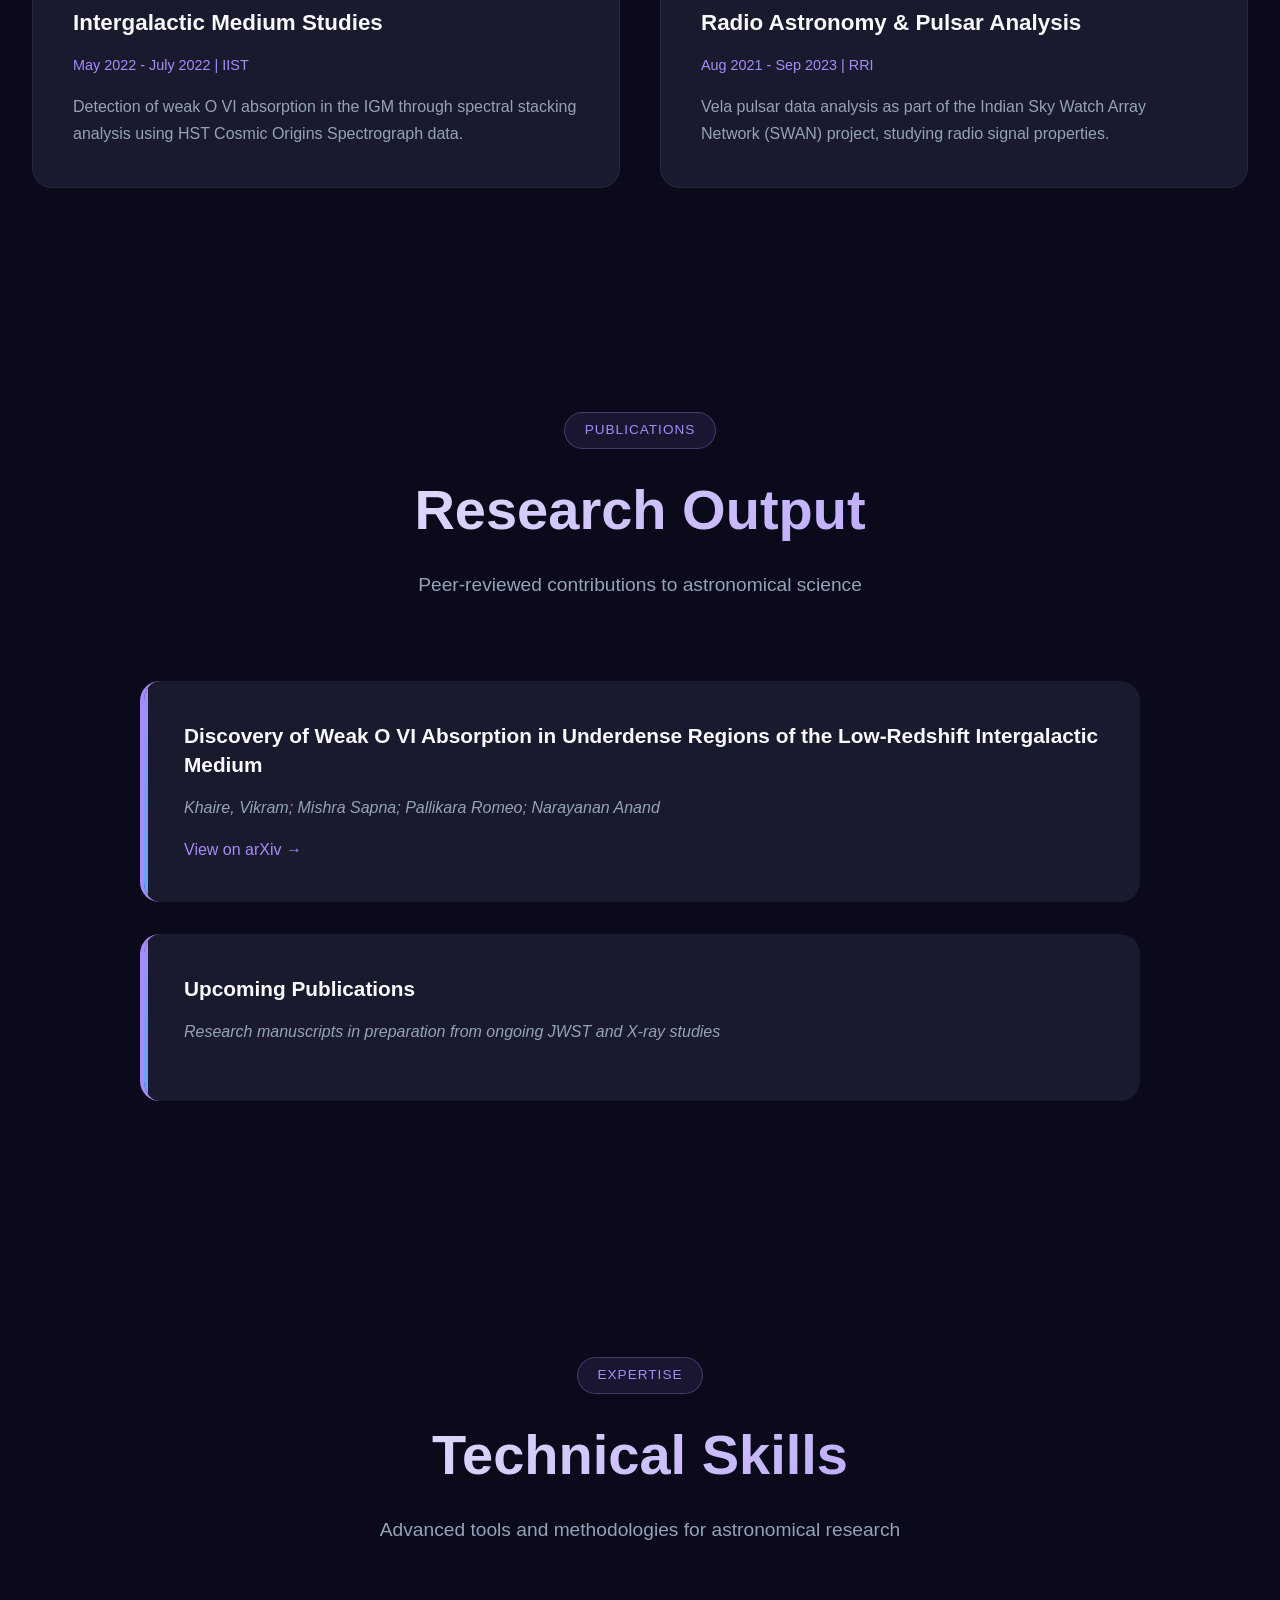
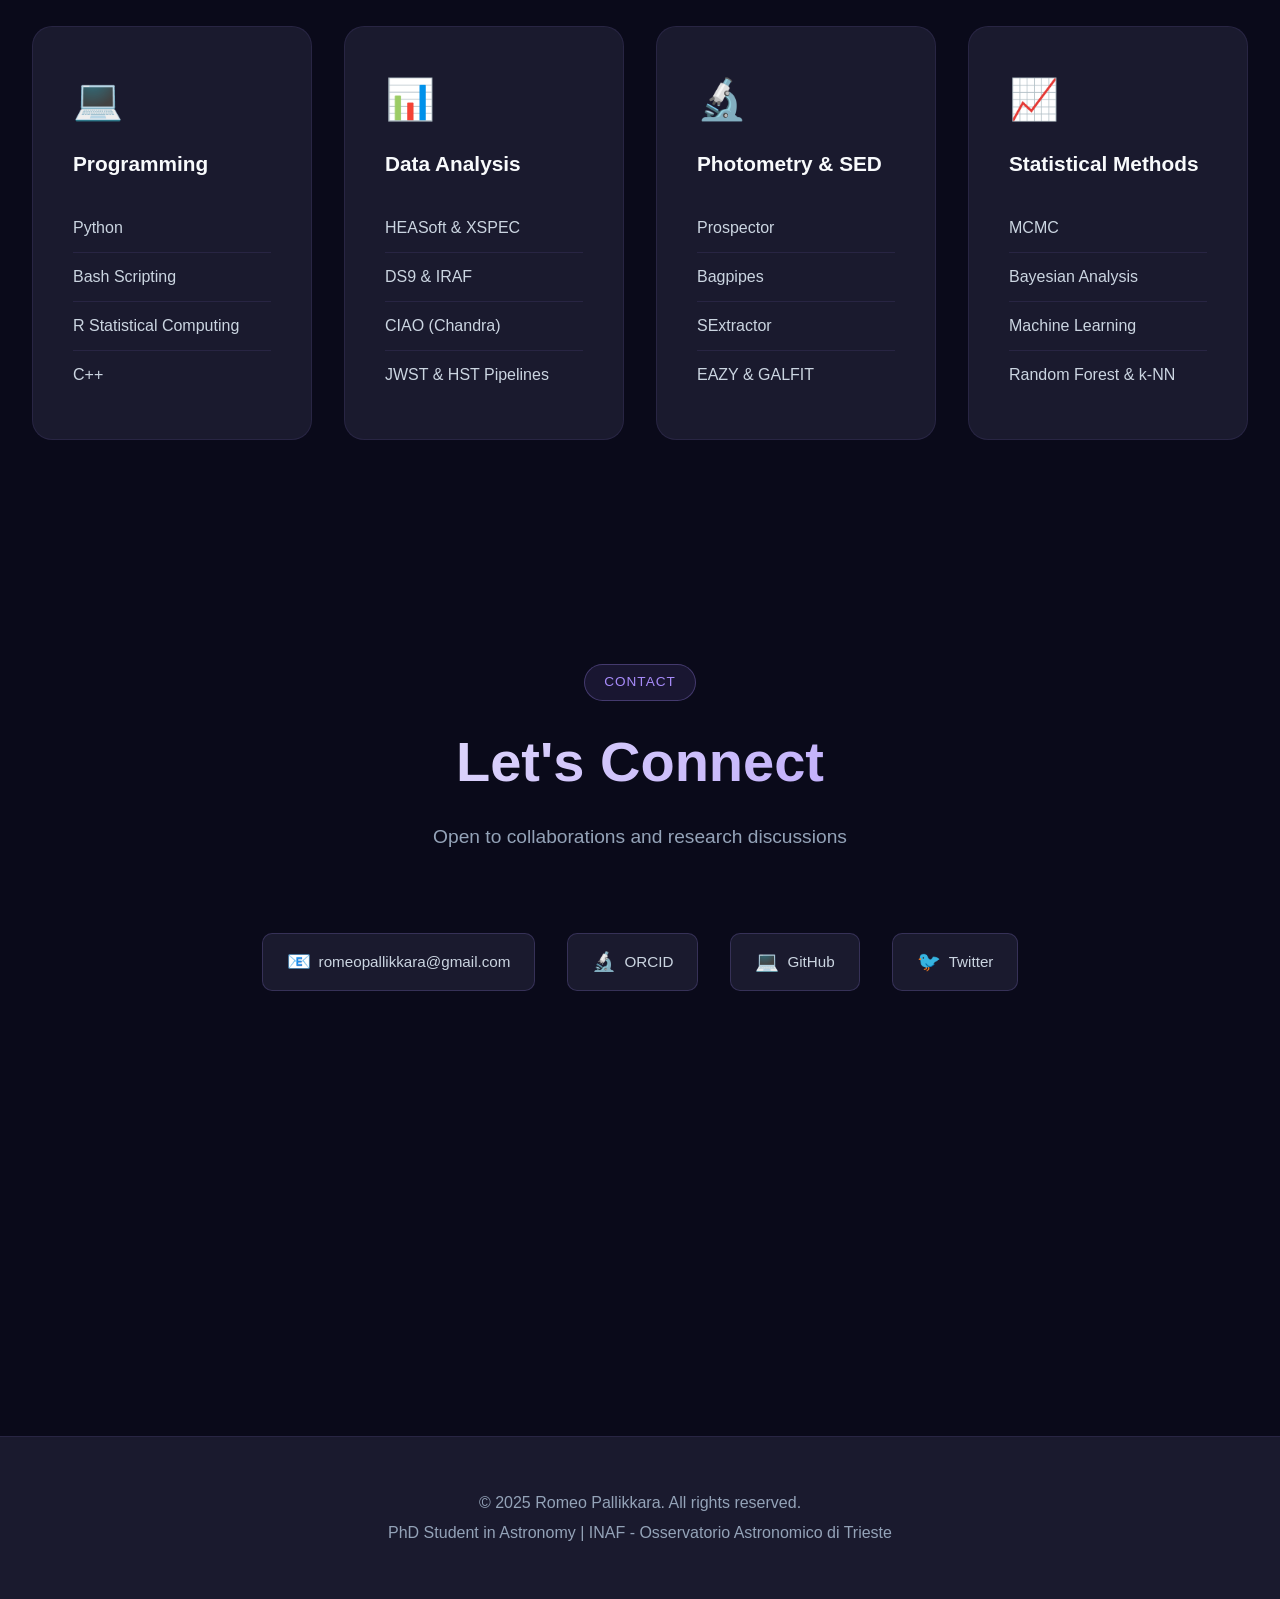
==== commit beb12a5e: "Update contact section with new layout and styles Refactor contact section layout and styling." ====
--- a/index.html
+++ b/index.html
@@ -572,75 +572,43 @@
         }
         
         /* Contact Section */
-        .contact-grid {
-            display: grid;
-            grid-template-columns: repeat(auto-fit, minmax(250px, 1fr));
+        .contact-info {
+            max-width: 1200px;
+            margin: 3rem auto 0;
+            text-align: center;
+        }
+        
+        .contact-links {
+            display: flex;
+            justify-content: center;
             gap: 2rem;
-            max-width: 1000px;
-            margin: 3rem auto 0;
-        }
-        
-        .contact-card {
+            flex-wrap: nowrap;
+            margin-top: 2rem;
+        }
+        
+        .contact-link {
+            display: inline-flex;
+            align-items: center;
+            gap: 0.5rem;
+            padding: 0.8rem 1.5rem;
             background: var(--bg-card);
-            padding: 2.5rem;
-            border-radius: 20px;
-            text-align: center;
-            border: 1px solid rgba(167, 139, 250, 0.1);
-            transition: all 0.3s;
-            position: relative;
-            overflow: hidden;
-        }
-        
-        .contact-card::before {
-            content: '';
-            position: absolute;
-            top: 50%;
-            left: 50%;
-            width: 0;
-            height: 0;
-            background: radial-gradient(circle, rgba(167, 139, 250, 0.1), transparent);
-            transform: translate(-50%, -50%);
-            transition: width 0.5s, height 0.5s;
-            border-radius: 50%;
-        }
-        
-        .contact-card:hover::before {
-            width: 300px;
-            height: 300px;
-        }
-        
-        .contact-card:hover {
-            transform: translateY(-8px);
-            border-color: var(--accent-purple);
-            box-shadow: 0 15px 40px rgba(167, 139, 250, 0.2);
-        }
-        
-        .contact-icon {
-            font-size: 3rem;
-            margin-bottom: 1.5rem;
-            display: inline-block;
-            position: relative;
-            z-index: 1;
-        }
-        
-        .contact-card h3 {
-            color: var(--accent-purple);
-            margin-bottom: 0.8rem;
-            font-weight: 600;
-            position: relative;
-            z-index: 1;
-        }
-        
-        .contact-card a {
+            border: 1px solid rgba(167, 139, 250, 0.2);
+            border-radius: 10px;
             color: var(--text-secondary);
             text-decoration: none;
-            transition: color 0.3s;
-            position: relative;
-            z-index: 1;
-        }
-        
-        .contact-card:hover a {
+            transition: all 0.3s;
+            font-size: 0.95rem;
+        }
+        
+        .contact-link:hover {
+            border-color: var(--accent-purple);
             color: var(--accent-purple);
+            transform: translateY(-2px);
+            box-shadow: 0 5px 20px rgba(167, 139, 250, 0.15);
+        }
+        
+        .contact-link span {
+            font-size: 1.2rem;
         }
         
         /* Footer */
@@ -706,6 +674,10 @@
             
             .profile-image {
                 font-size: 5rem;
+            }
+            
+            .contact-links {
+                flex-wrap: wrap;
             }
         }
         
@@ -772,9 +744,7 @@
             <div class="about-grid">
                 <div class="profile-card reveal">
                     <div class="profile-image-wrapper">
-                        <div class="profile-image">
-                            <img src="your-photo.jpg" alt="Romeo Pallikkara" style="width: 100%; height: 100%; object-fit: cover; border-radius: 18px;">
-                        </div>
+                        <div class="profile-image">🌌</div>
                     </div>
                 </div>
                 <div class="about-content reveal">
@@ -928,29 +898,20 @@
                 <h2>Let's Connect</h2>
                 <p>Open to collaborations and research discussions</p>
             </div>
-            <div class="contact-grid">
-                <div class="contact-card reveal">
-                    <div class="contact-icon">📧</div>
-                    <h3>Email</h3>
-                    <a href="mailto:romeopallikkara@gmail.com">romeopallikkara@gmail.com</a>
-                </div>
-                
-                <div class="contact-card reveal">
-                    <div class="contact-icon">🔬</div>
-                    <h3>ORCID</h3>
-                    <a href="https://orcid.org/0009-0002-8080-5804" target="_blank">0009-0002-8080-5804</a>
-                </div>
-                
-                <div class="contact-card reveal">
-                    <div class="contact-icon">💻</div>
-                    <h3>GitHub</h3>
-                    <a href="https://github.com/RomeoPallikkara" target="_blank">@RomeoPallikkara</a>
-                </div>
-                
-                <div class="contact-card reveal">
-                    <div class="contact-icon">🐦</div>
-                    <h3>Twitter</h3>
-                    <a href="https://twitter.com/PallikkaraRomeo" target="_blank">@PallikkaraRomeo</a>
+            <div class="contact-info reveal">
+                <div class="contact-links">
+                    <a href="mailto:romeopallikkara@gmail.com" class="contact-link">
+                        <span>📧</span> romeopallikkara@gmail.com
+                    </a>
+                    <a href="https://orcid.org/0009-0002-8080-5804" target="_blank" class="contact-link">
+                        <span>🔬</span> ORCID
+                    </a>
+                    <a href="https://github.com/RomeoPallikkara" target="_blank" class="contact-link">
+                        <span>💻</span> GitHub
+                    </a>
+                    <a href="https://twitter.com/PallikkaraRomeo" target="_blank" class="contact-link">
+                        <span>🐦</span> Twitter
+                    </a>
                 </div>
             </div>
         </div>
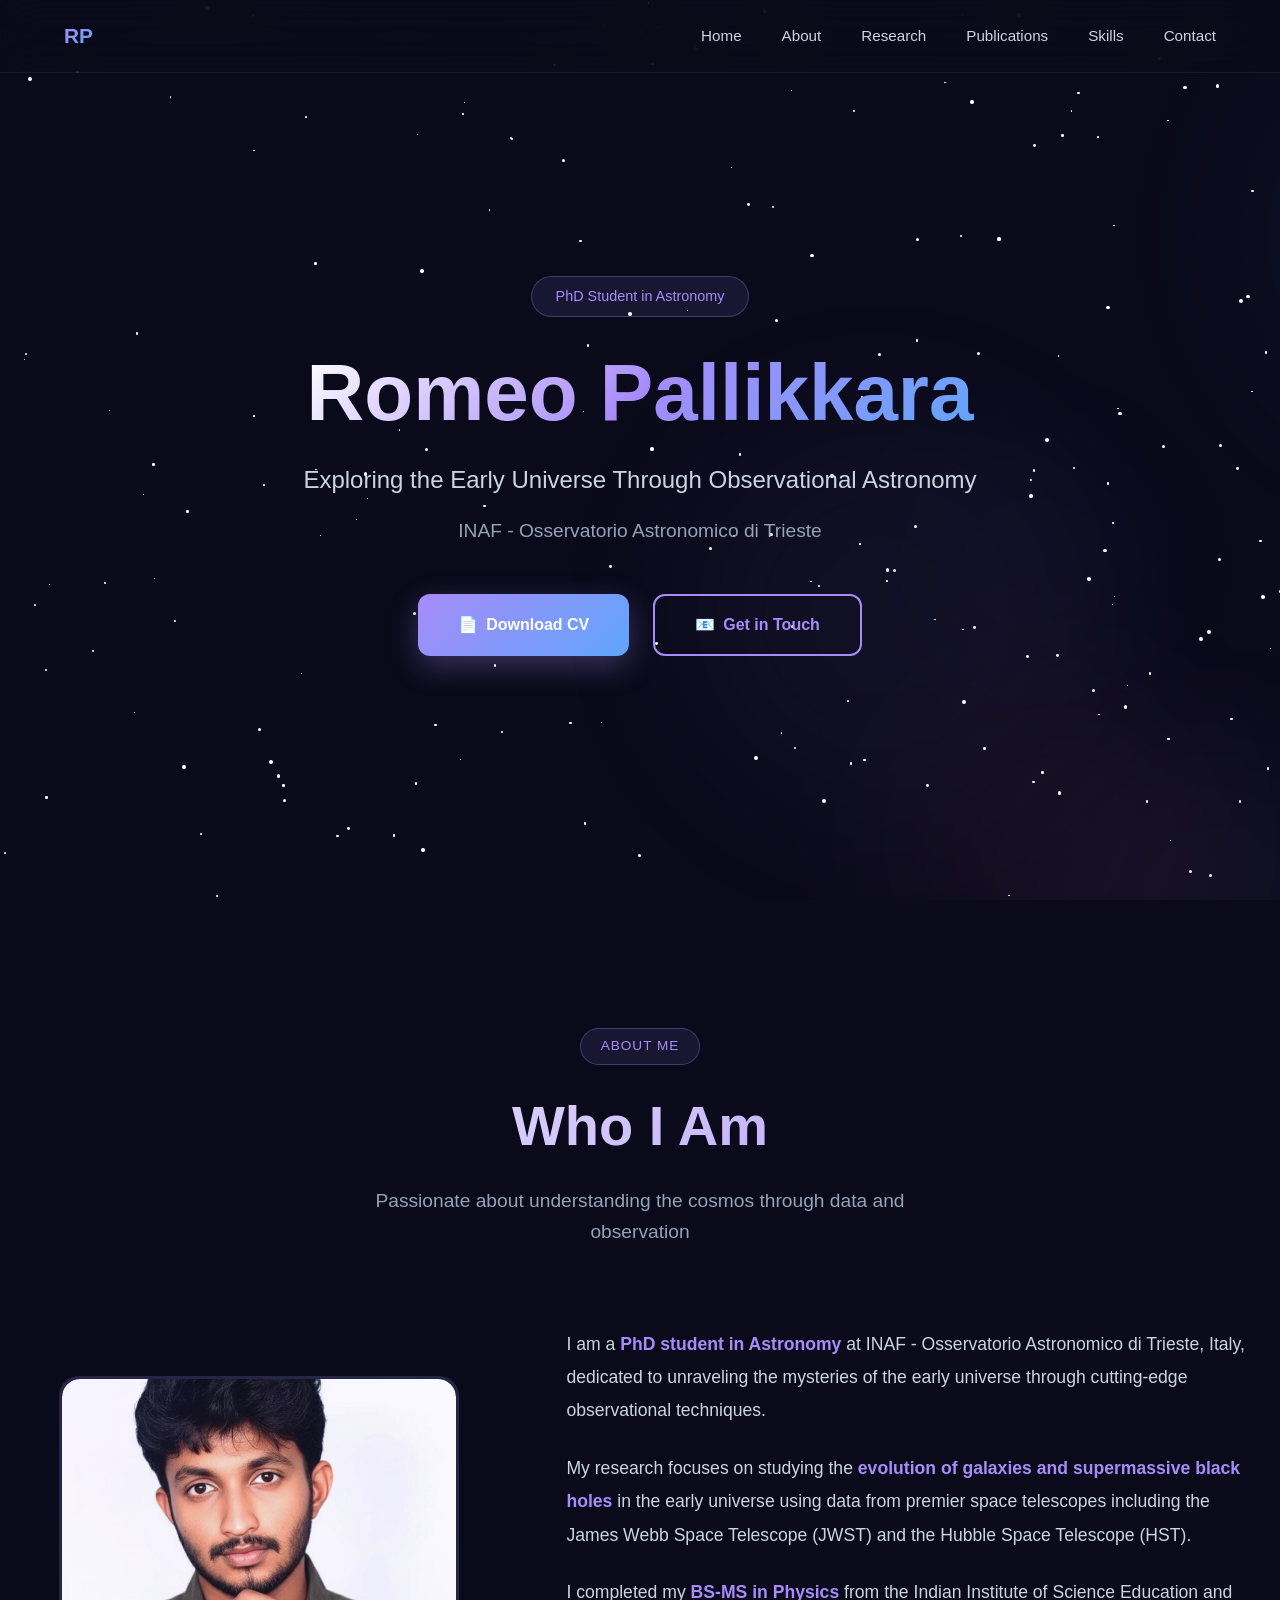
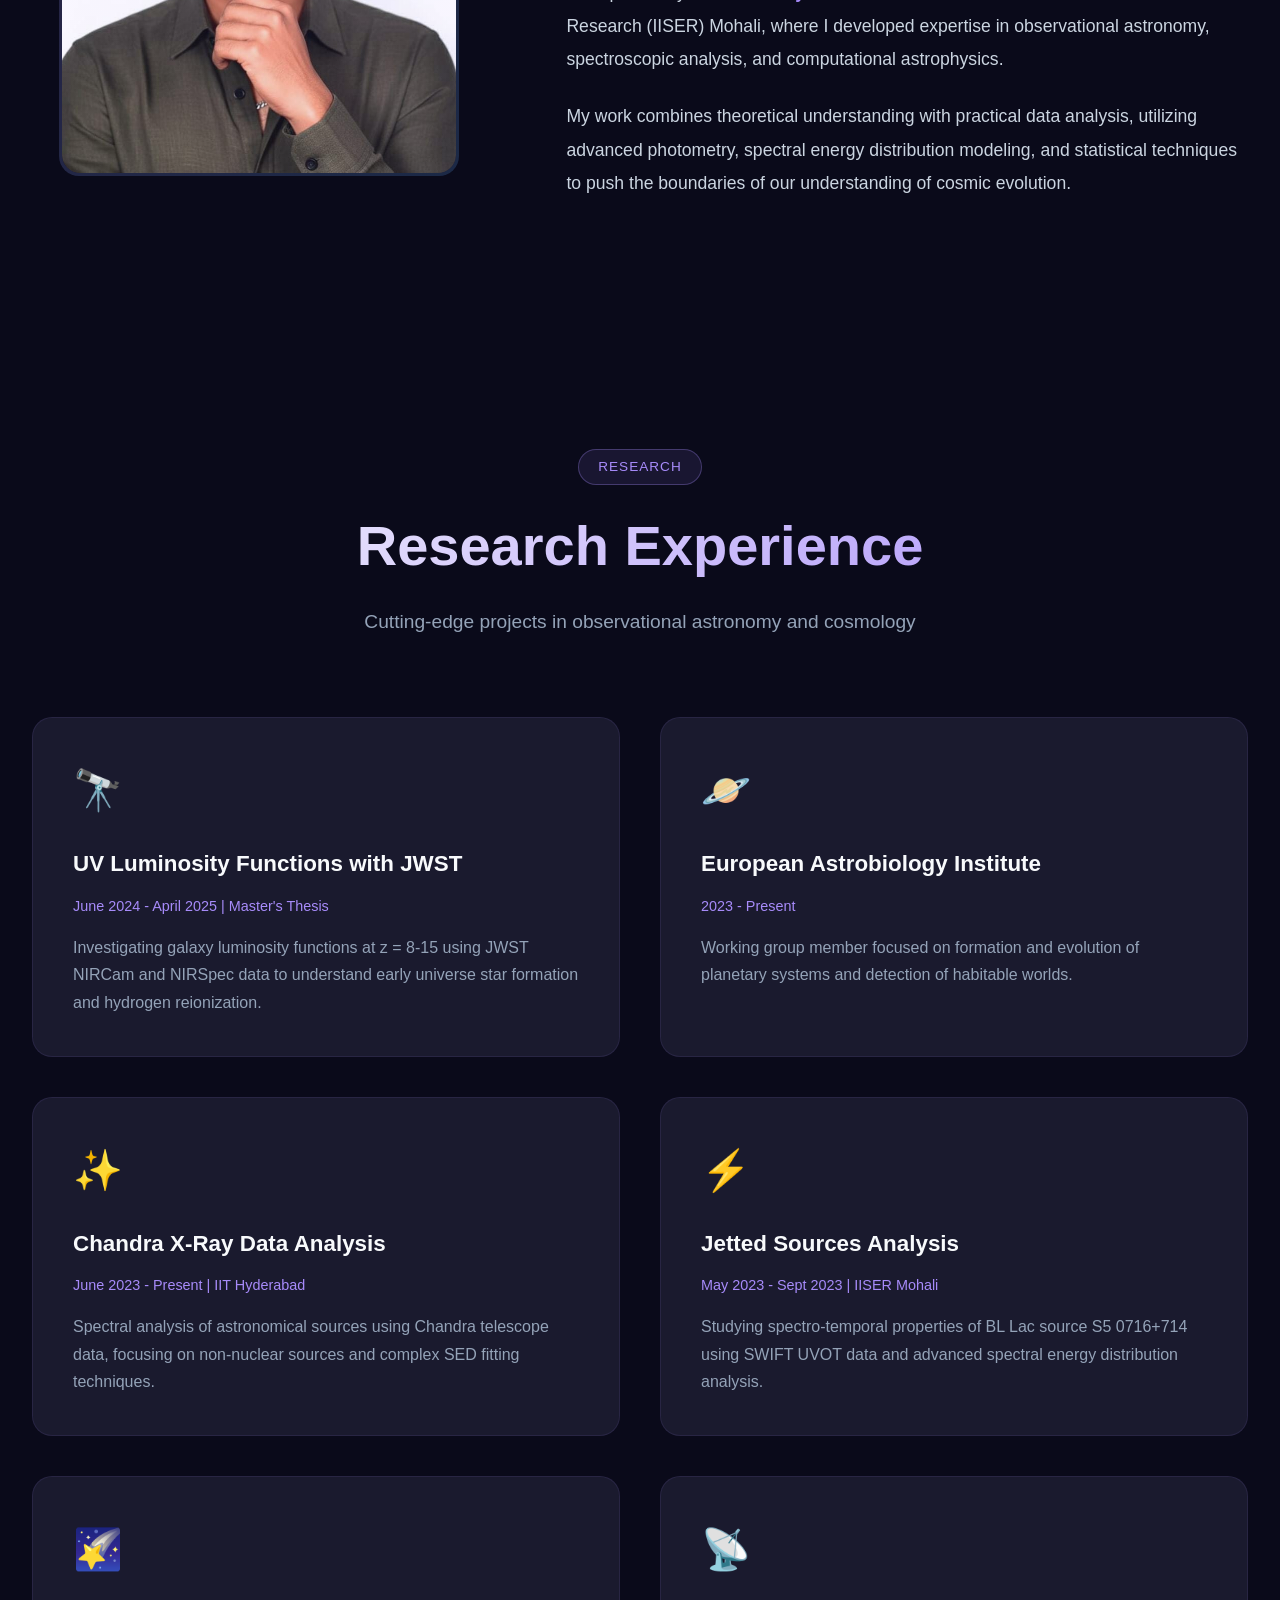
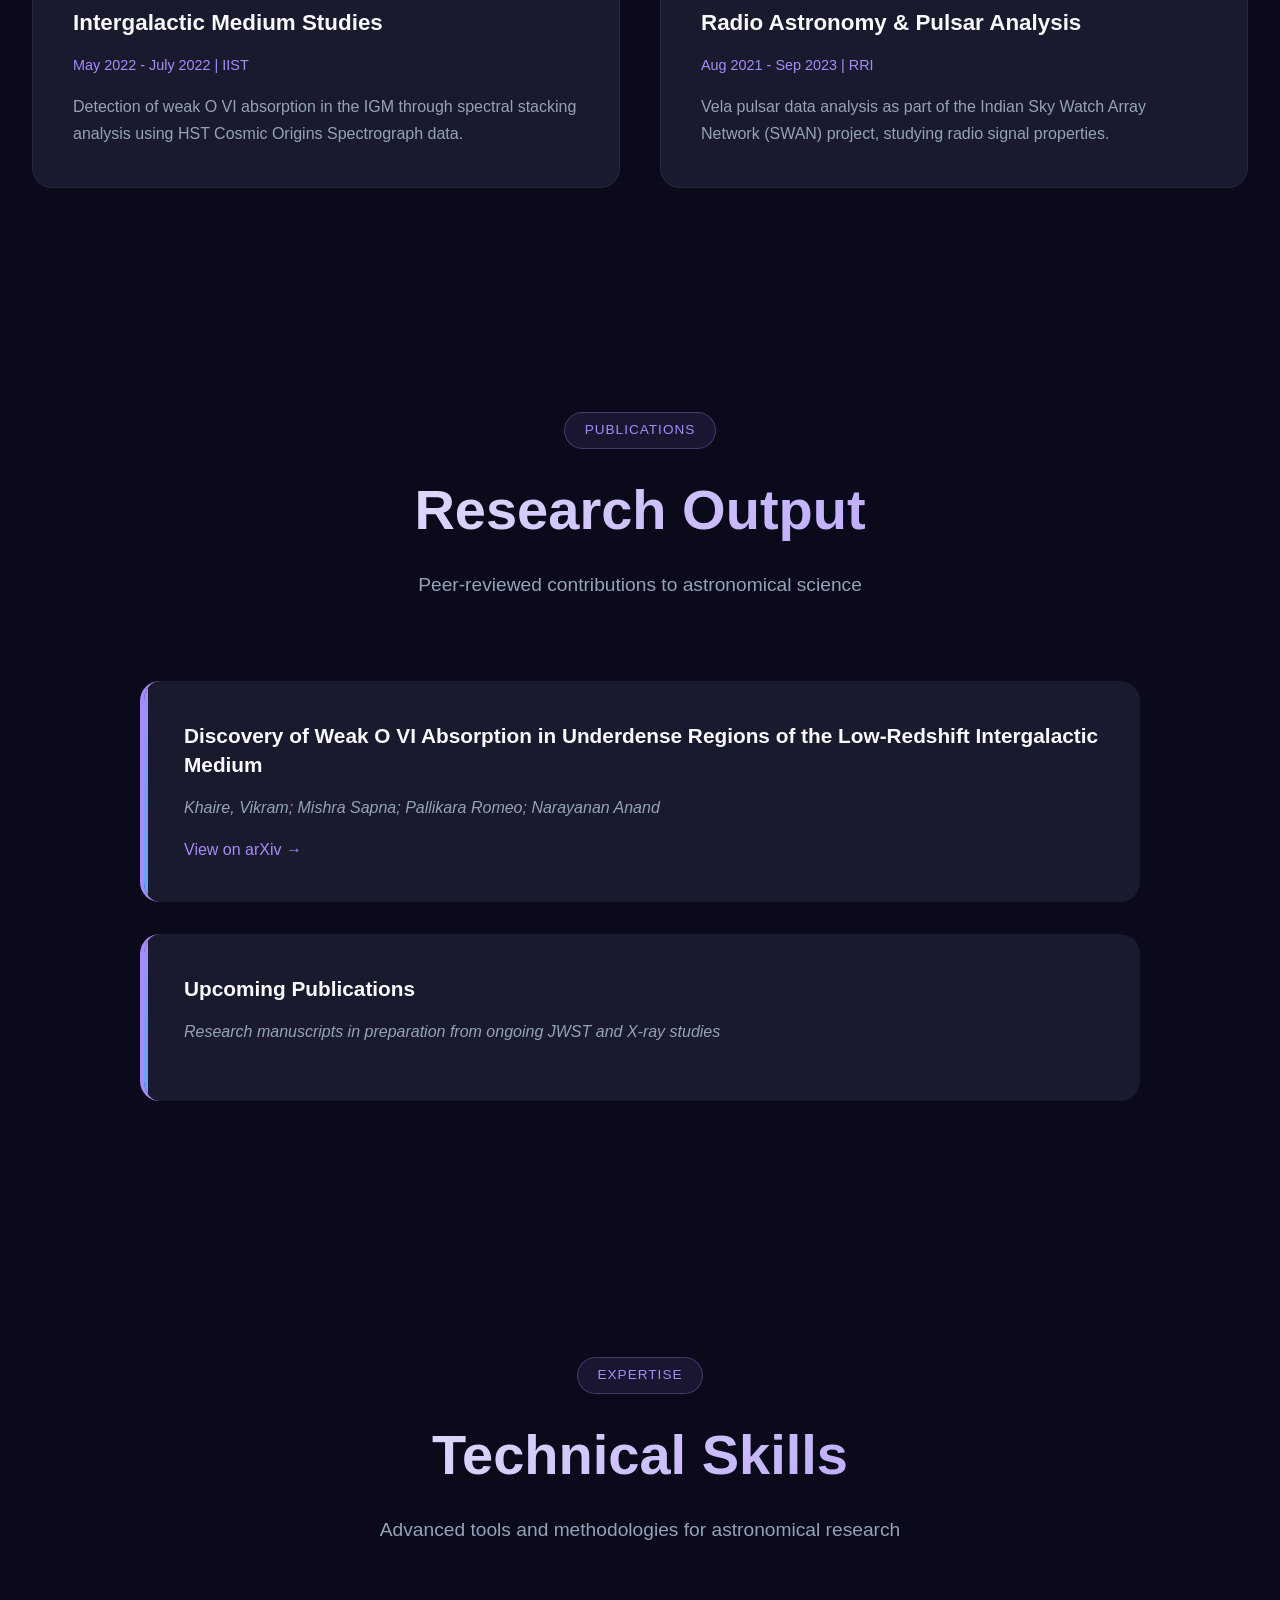
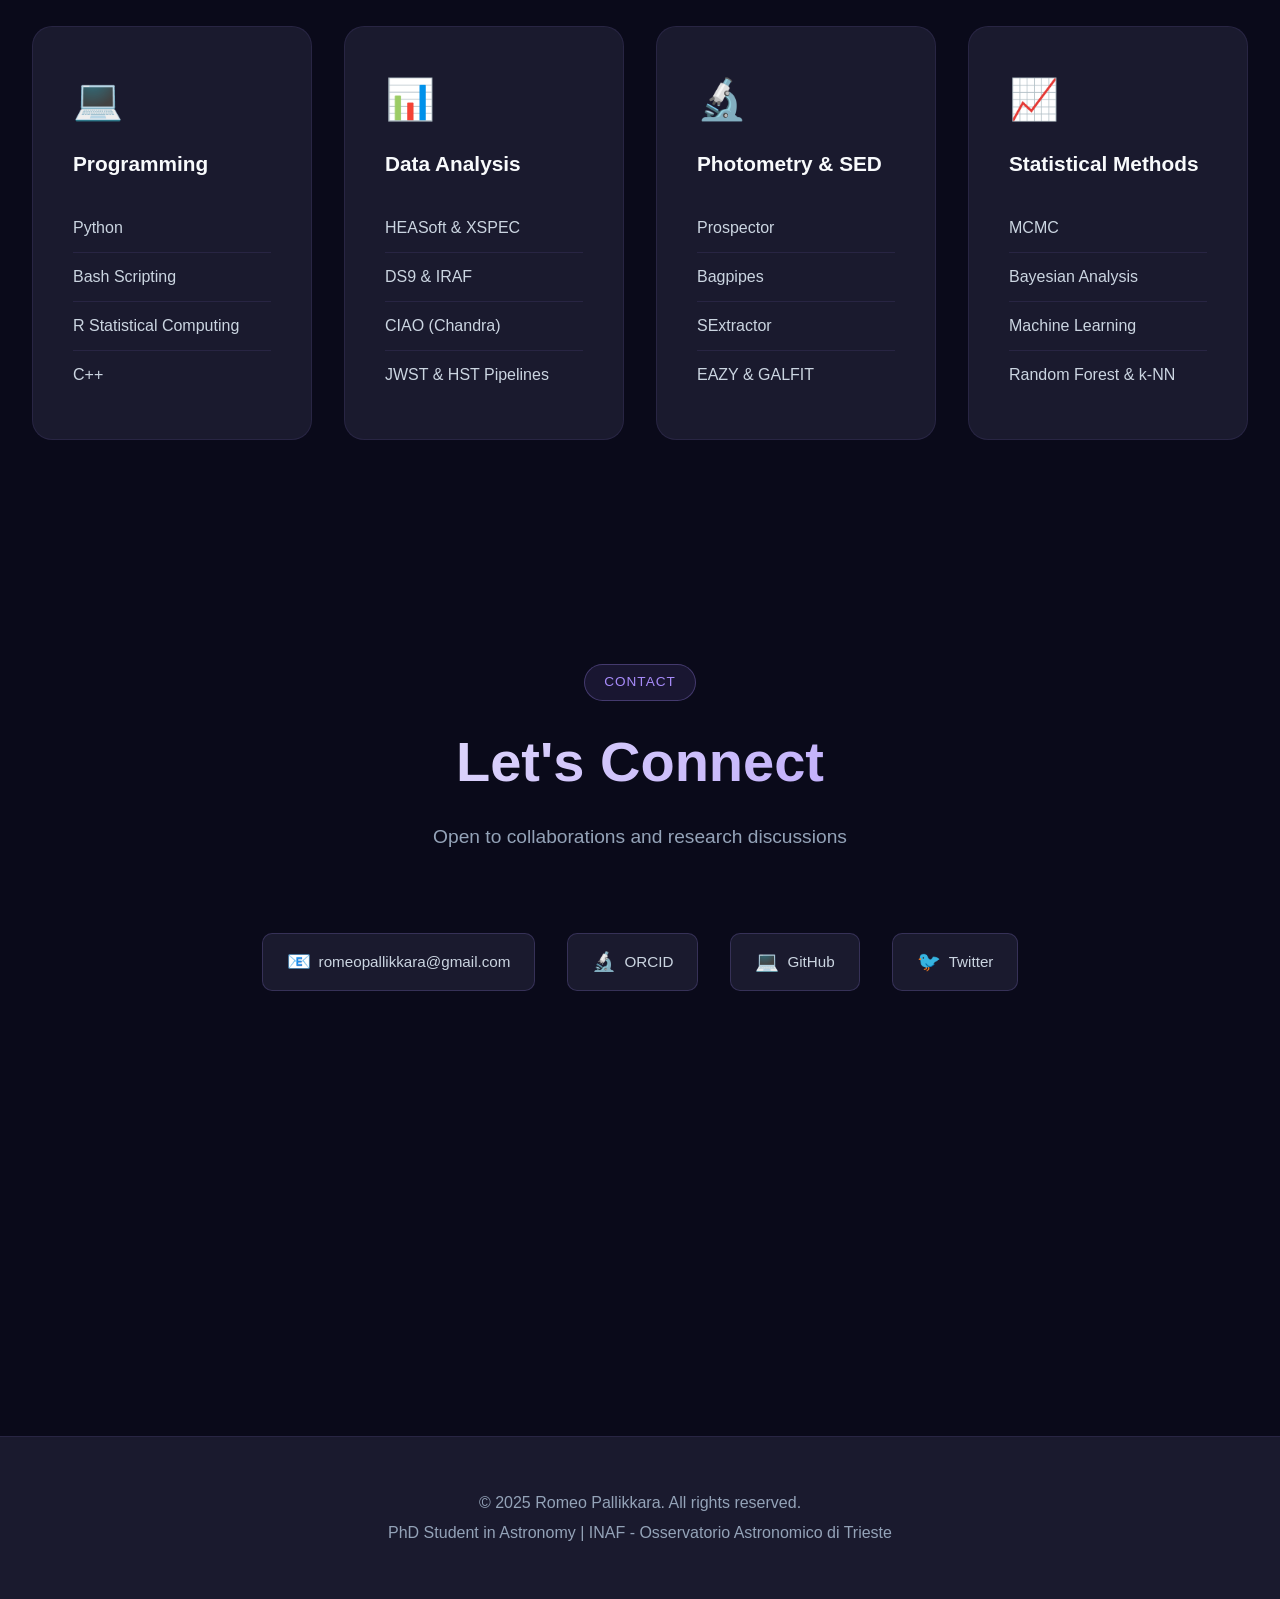
==== commit 7d9d698c: "Replace profile image with an actual photo" ====
--- a/index.html
+++ b/index.html
@@ -744,8 +744,7 @@
             <div class="about-grid">
                 <div class="profile-card reveal">
                     <div class="profile-image-wrapper">
-                        <div class="profile-image">🌌</div>
-                    </div>
+                        <div class="profile-image"> <img src="your-photo.jpg" alt="Romeo Pallikkara" style="width: 100%; height: 100%; object-fit: cover; border-radius: 18px;"> </div>                    </div>
                 </div>
                 <div class="about-content reveal">
                     <p>I am a <strong>PhD student in Astronomy</strong> at INAF - Osservatorio Astronomico di Trieste, Italy, dedicated to unraveling the mysteries of the early universe through cutting-edge observational techniques.</p>
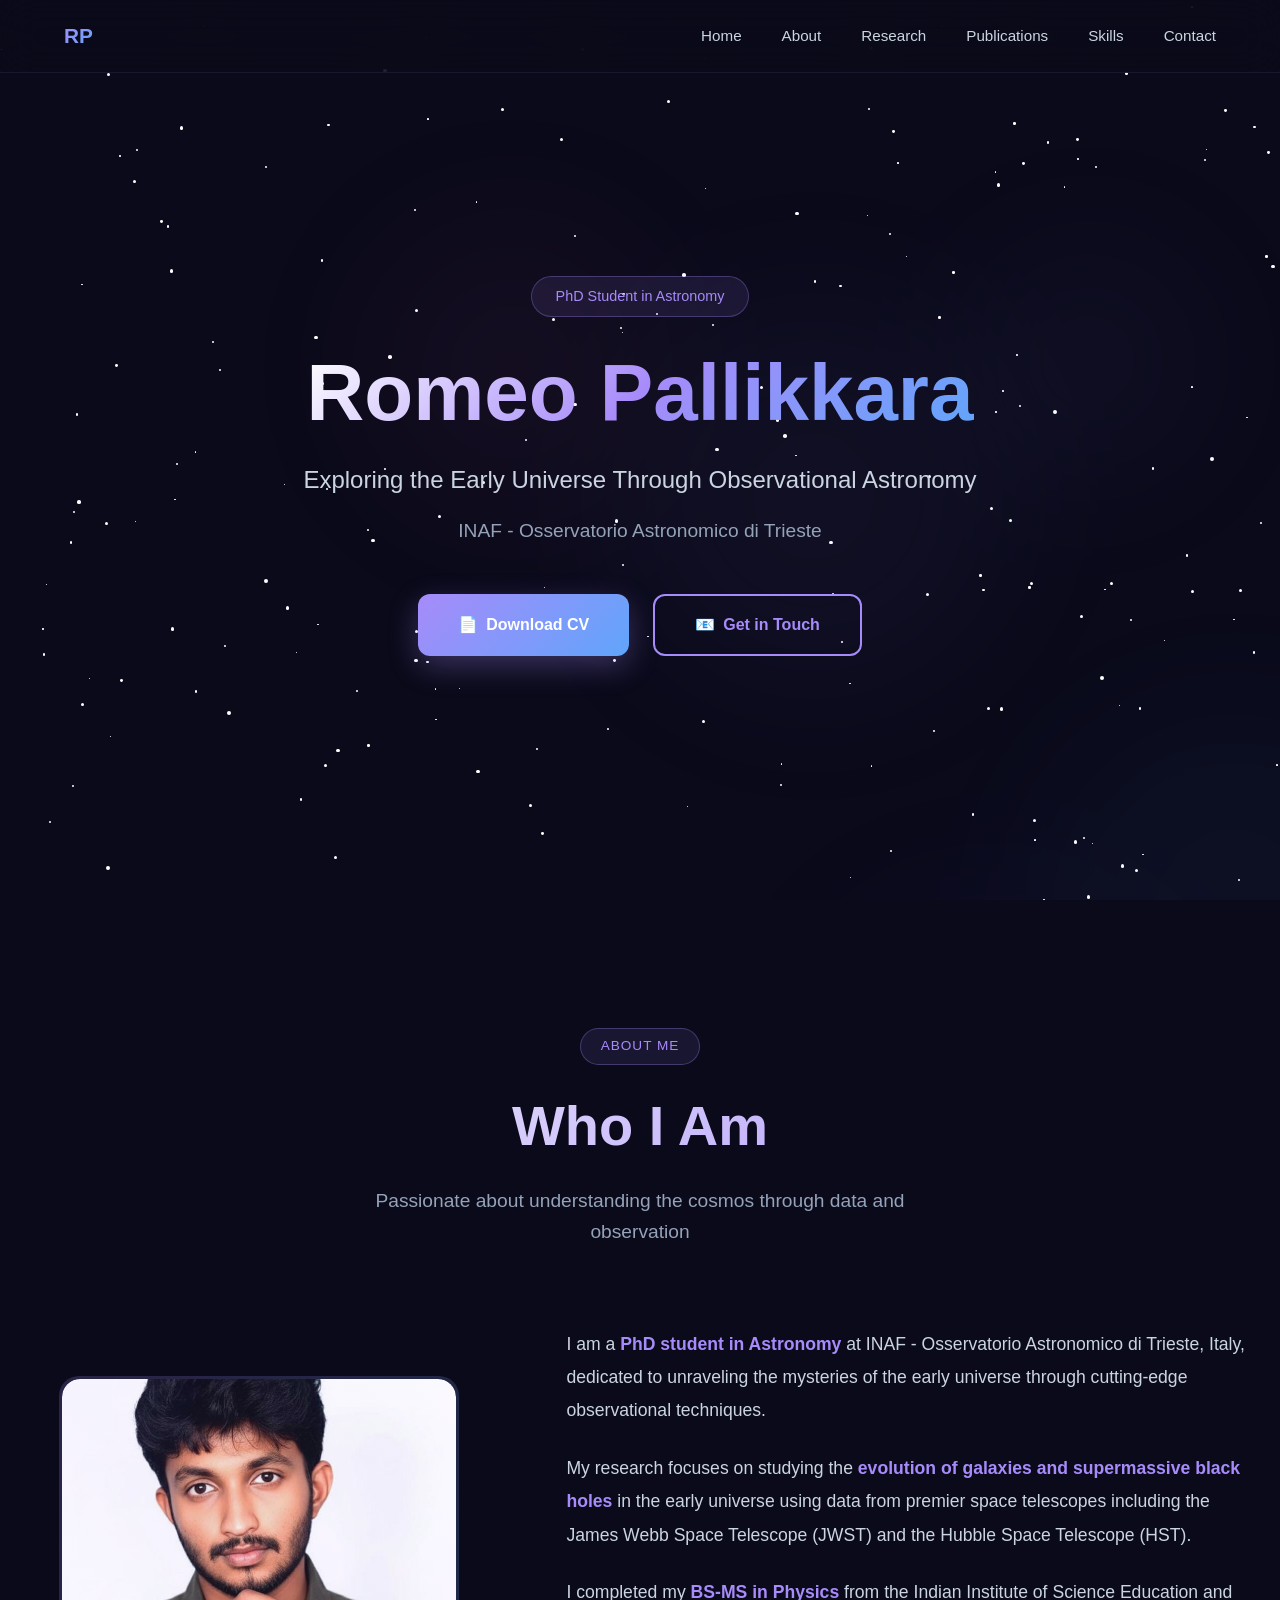
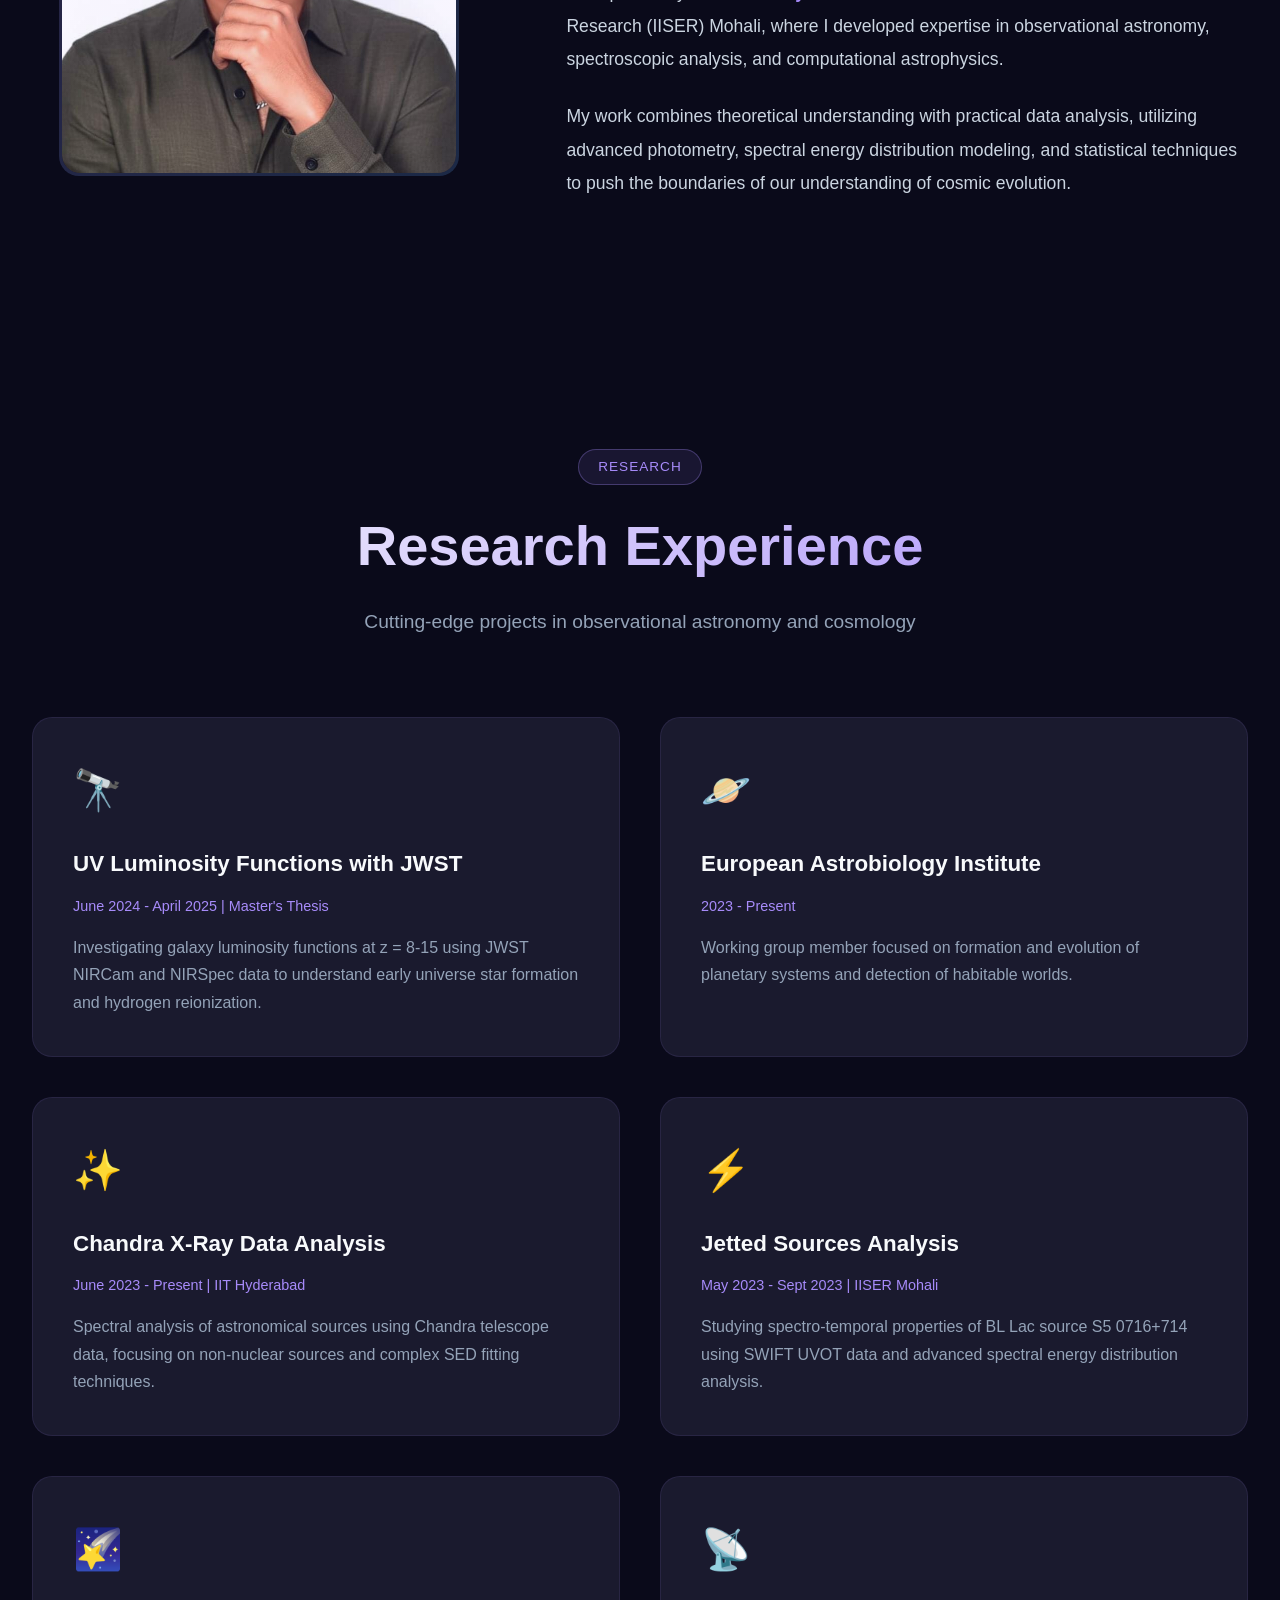
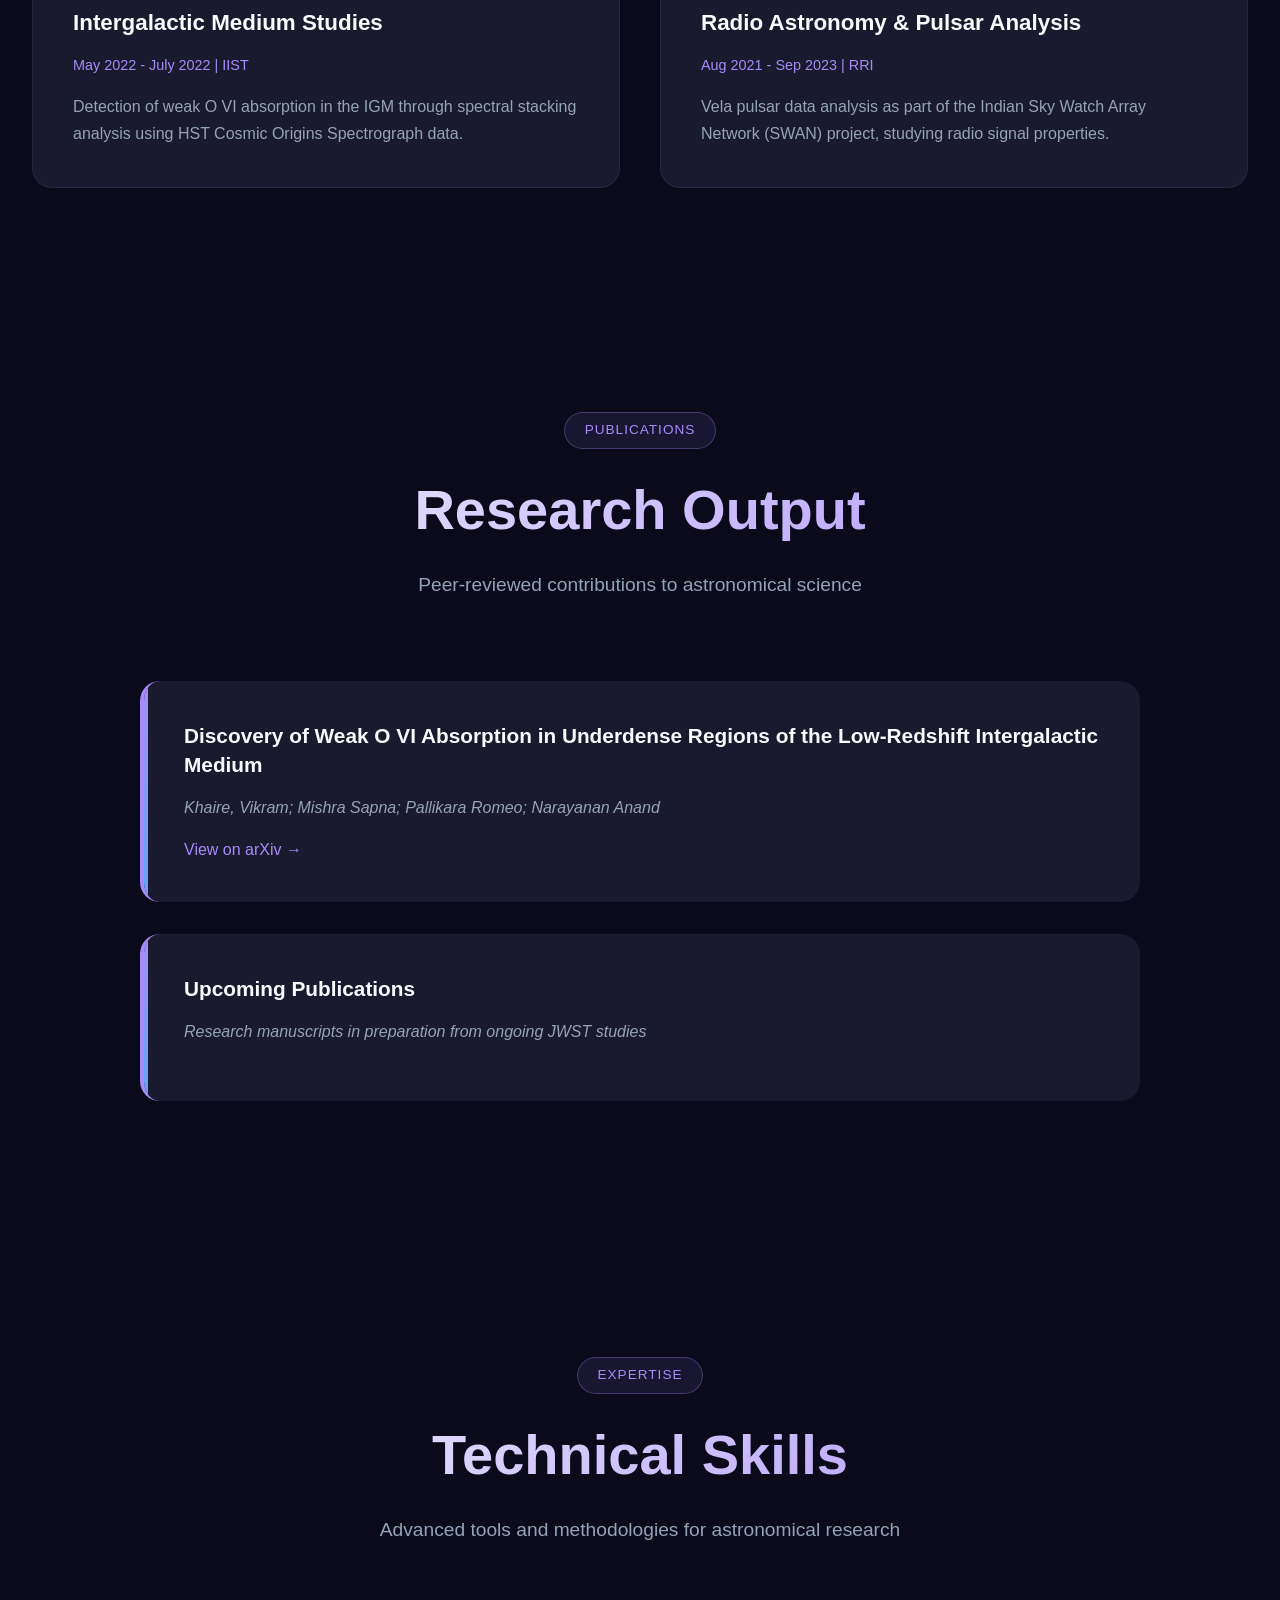
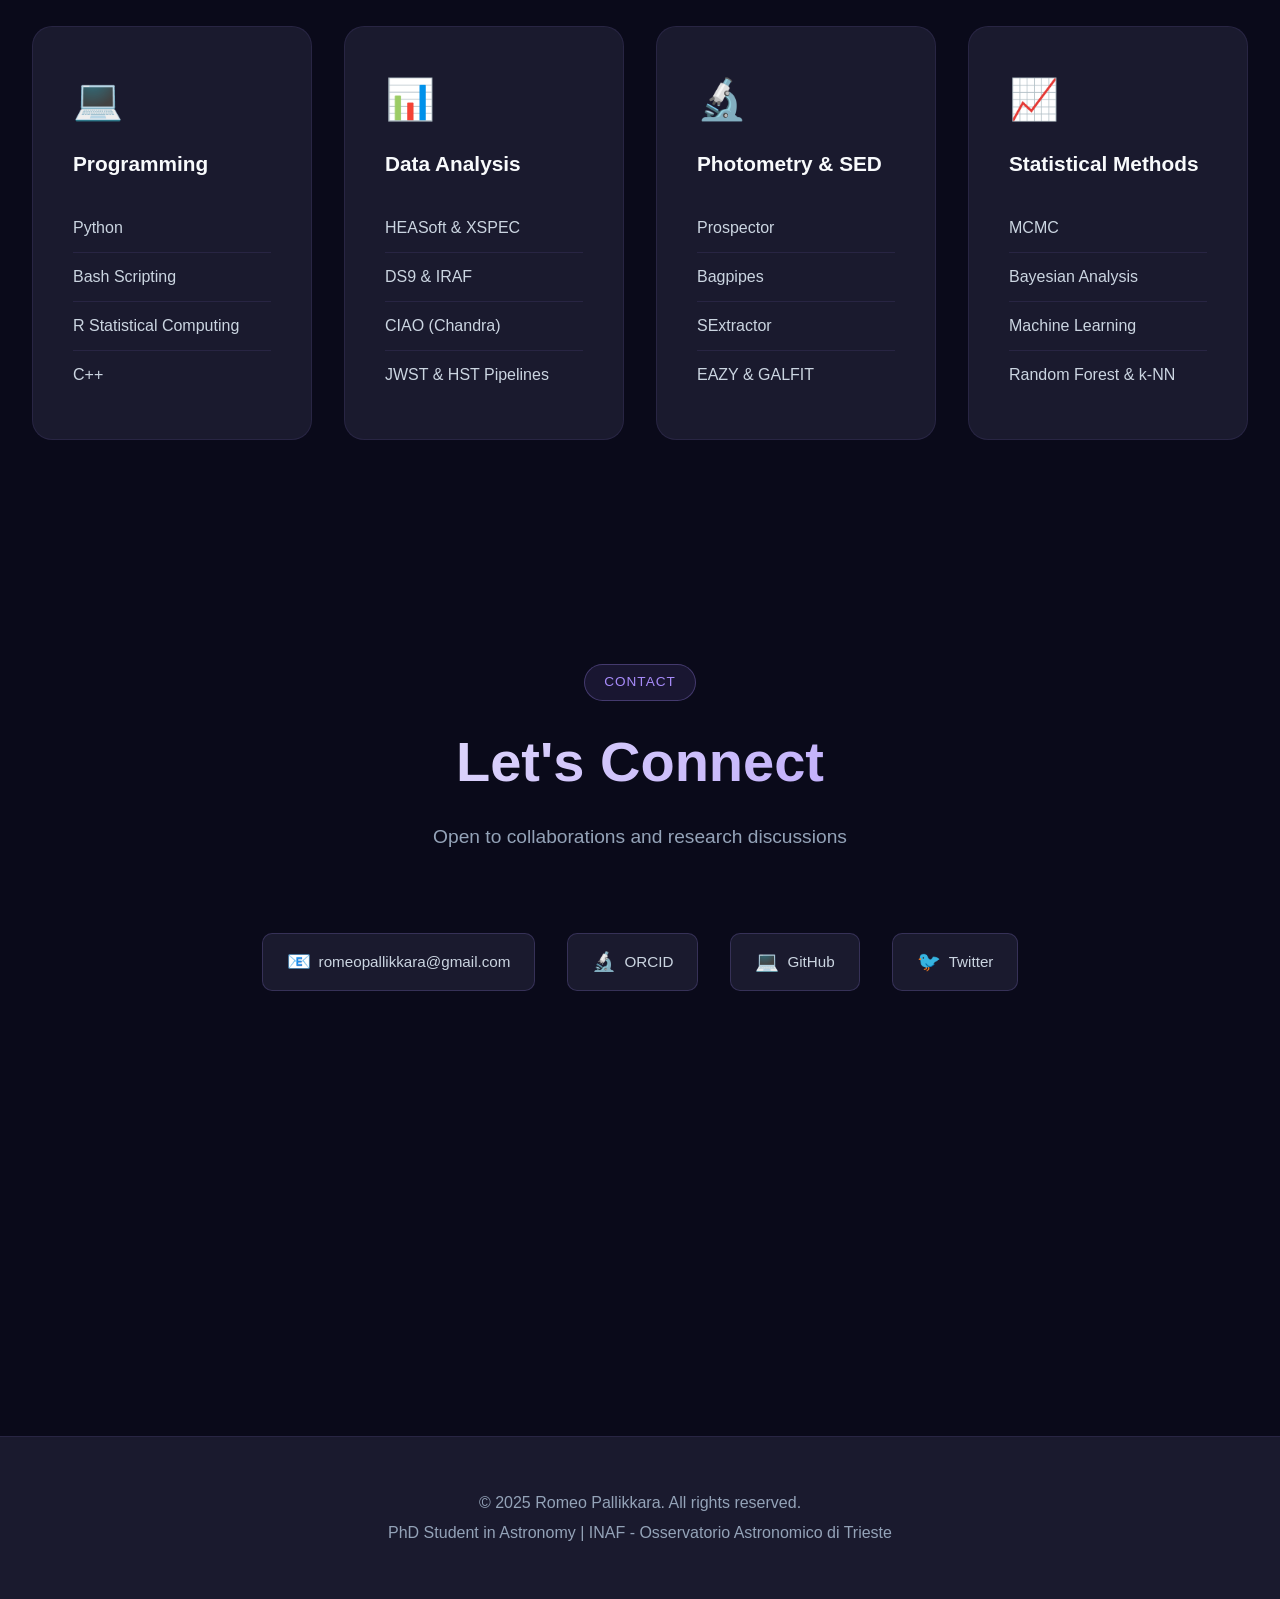
==== commit 26a56c8f: "Update publication link and author description" ====
--- a/index.html
+++ b/index.html
@@ -822,12 +822,12 @@
                 <div class="publication-item reveal">
                     <h3>Discovery of Weak O VI Absorption in Underdense Regions of the Low-Redshift Intergalactic Medium</h3>
                     <p class="publication-authors">Khaire, Vikram; Mishra Sapna; Pallikara Romeo; Narayanan Anand</p>
-                    <a href="#" class="publication-link" target="_blank">View on arXiv →</a>
+                    <a href="https://arxiv.org/abs/2512.10163" class="publication-link" target="_blank">View on arXiv →</a>
                 </div>
                 
                 <div class="publication-item reveal">
                     <h3>Upcoming Publications</h3>
-                    <p class="publication-authors">Research manuscripts in preparation from ongoing JWST and X-ray studies</p>
+                    <p class="publication-authors">Research manuscripts in preparation from ongoing JWST studies</p>
                 </div>
             </div>
         </div>
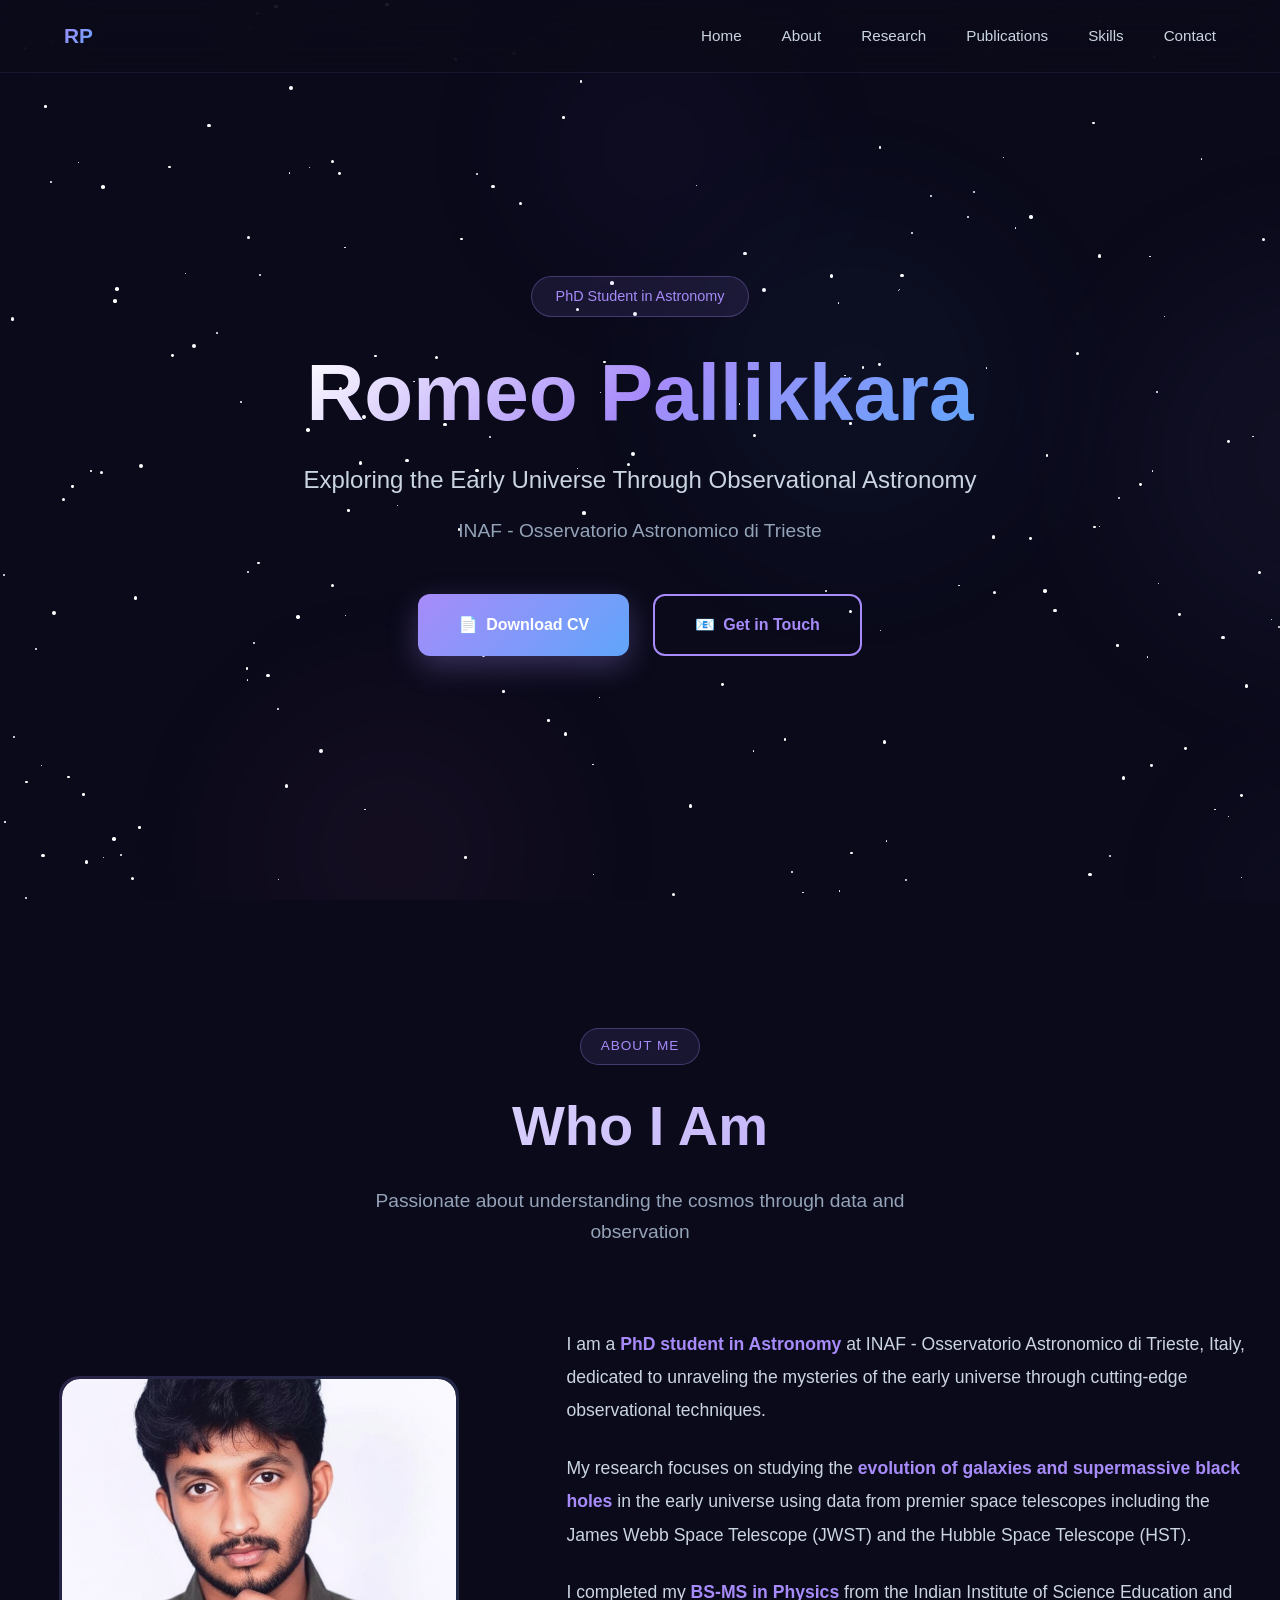
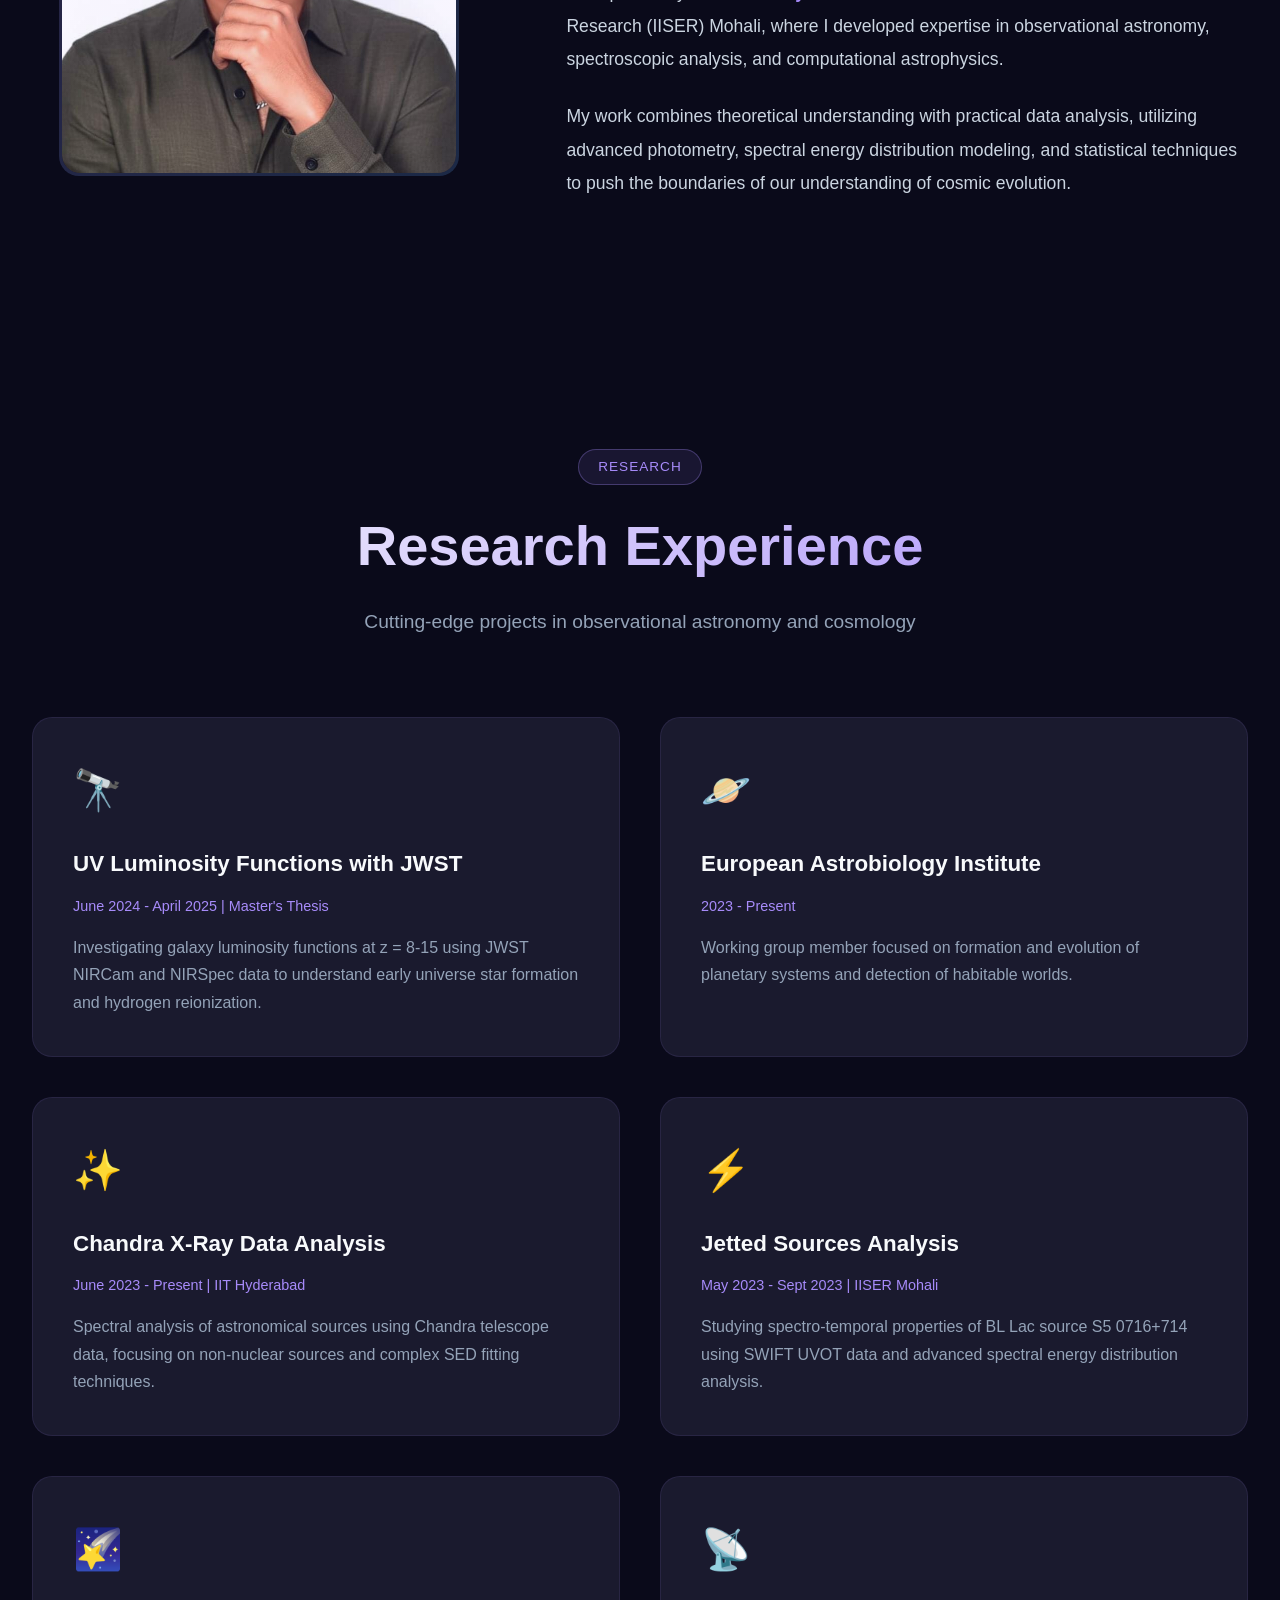
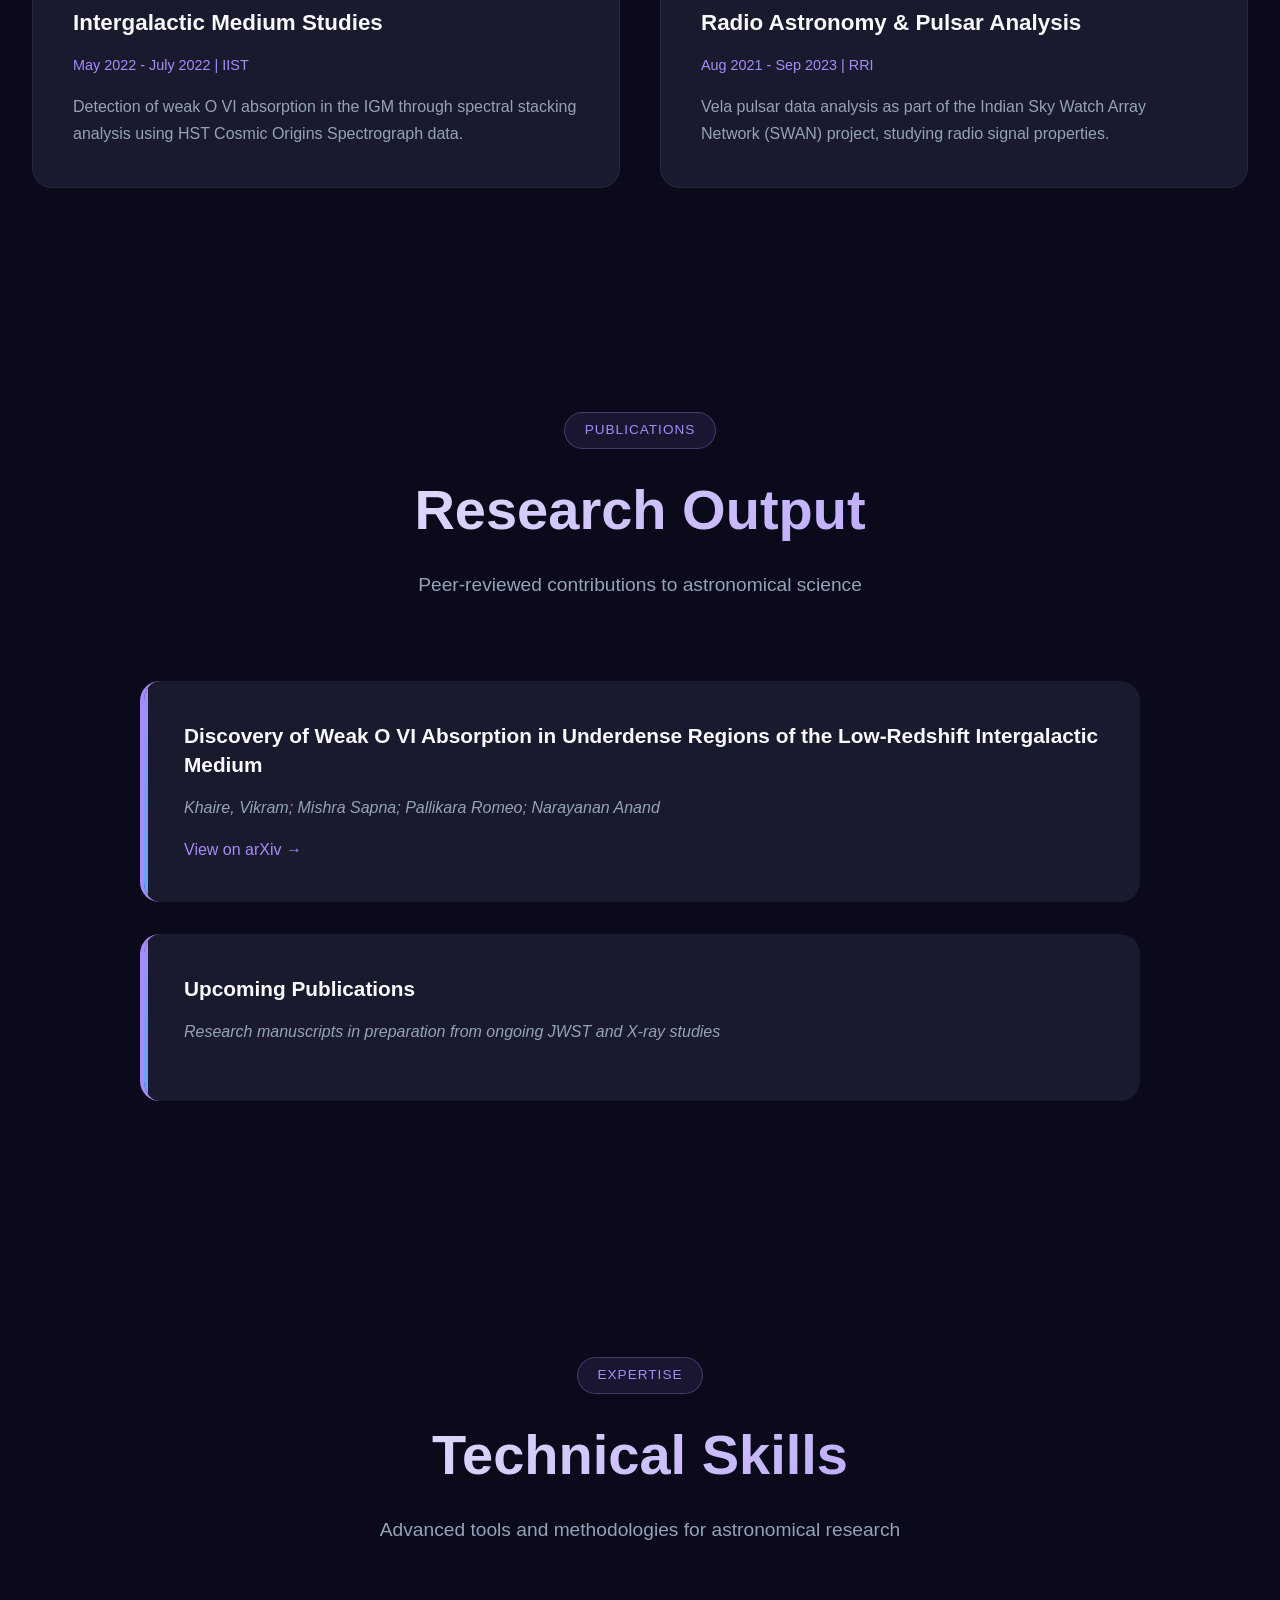
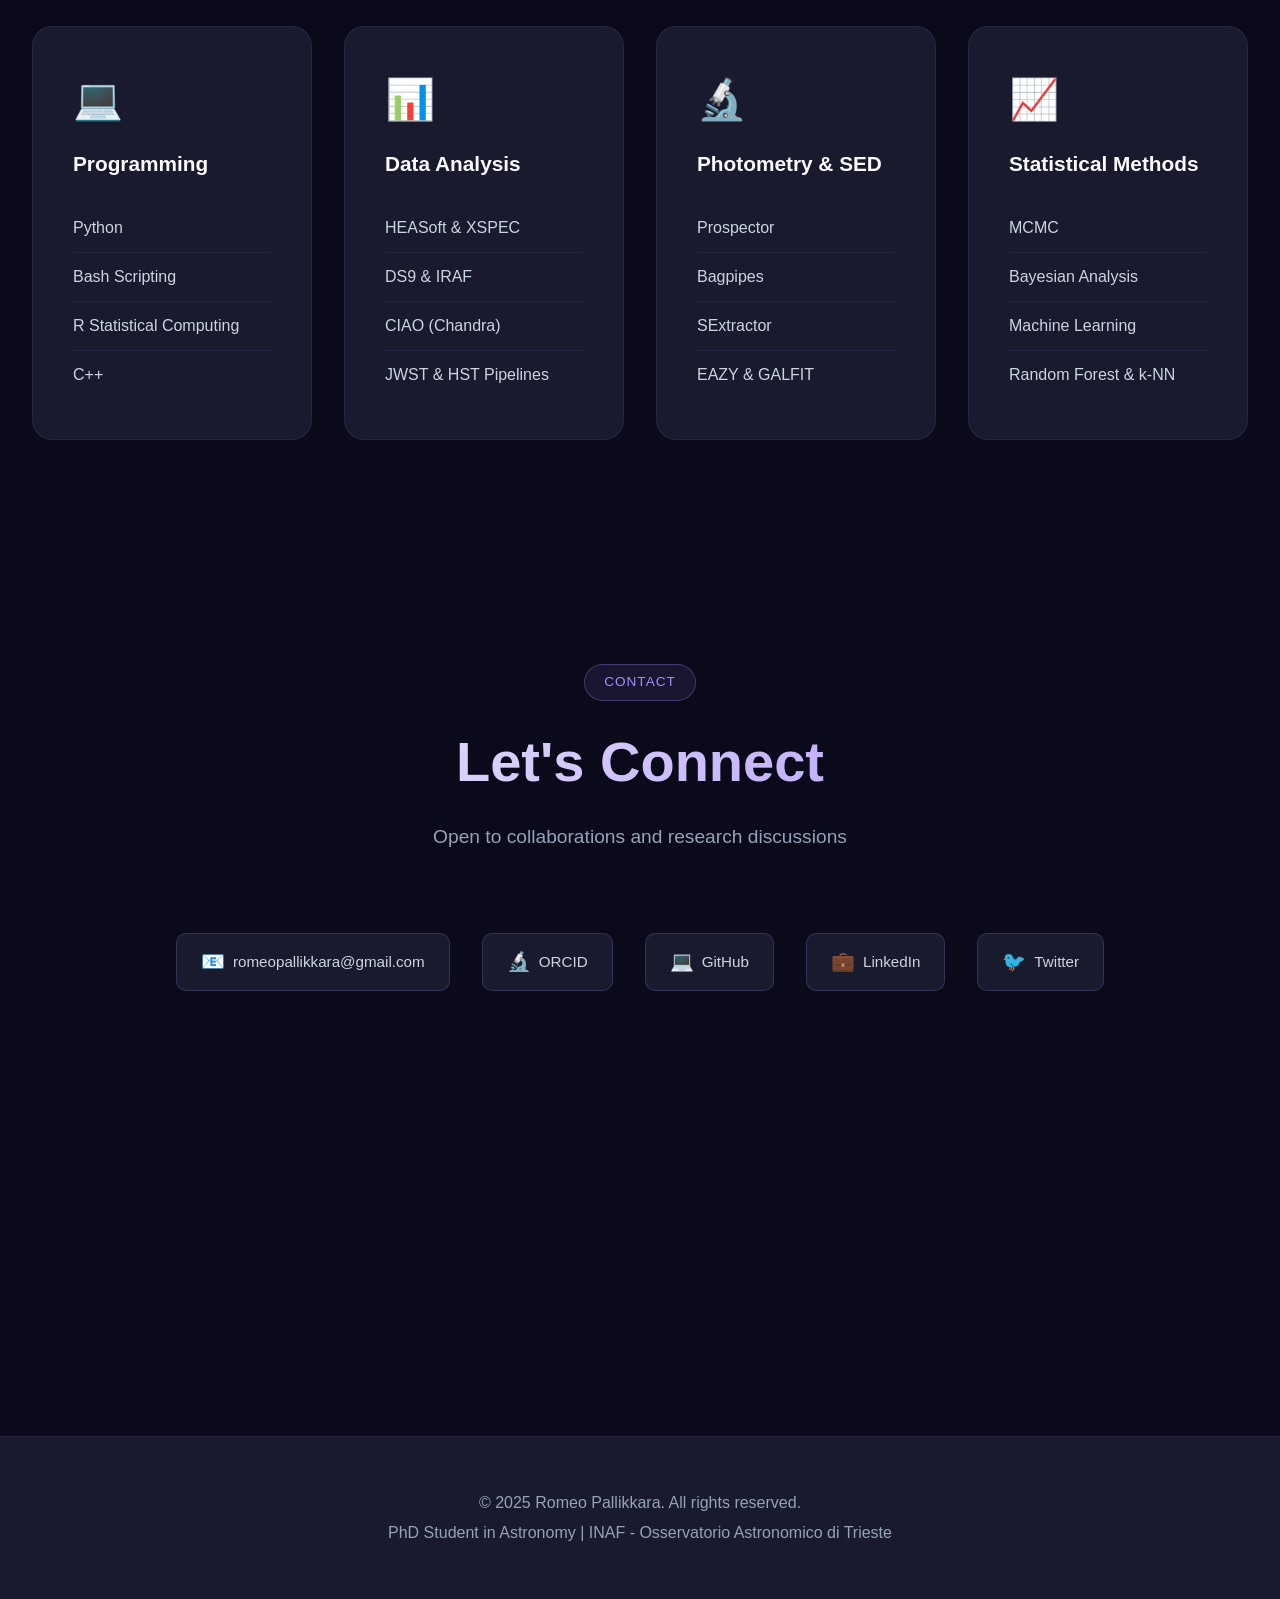
==== commit 7d3df0cc: "Refactor profile image and update publication text" ====
--- a/index.html
+++ b/index.html
@@ -744,7 +744,10 @@
             <div class="about-grid">
                 <div class="profile-card reveal">
                     <div class="profile-image-wrapper">
-                        <div class="profile-image"> <img src="your-photo.jpg" alt="Romeo Pallikkara" style="width: 100%; height: 100%; object-fit: cover; border-radius: 18px;"> </div>                    </div>
+                        <div class="profile-image">
+                            <img src="your-photo.jpg" alt="Romeo Pallikkara" style="width: 100%; height: 100%; object-fit: cover; border-radius: 18px;">
+                        </div>
+                    </div>
                 </div>
                 <div class="about-content reveal">
                     <p>I am a <strong>PhD student in Astronomy</strong> at INAF - Osservatorio Astronomico di Trieste, Italy, dedicated to unraveling the mysteries of the early universe through cutting-edge observational techniques.</p>
@@ -827,7 +830,7 @@
                 
                 <div class="publication-item reveal">
                     <h3>Upcoming Publications</h3>
-                    <p class="publication-authors">Research manuscripts in preparation from ongoing JWST studies</p>
+                    <p class="publication-authors">Research manuscripts in preparation from ongoing JWST and X-ray studies</p>
                 </div>
             </div>
         </div>
@@ -908,6 +911,9 @@
                     <a href="https://github.com/RomeoPallikkara" target="_blank" class="contact-link">
                         <span>💻</span> GitHub
                     </a>
+                    <a href="https://www.linkedin.com/in/romeo-pallikkara-533167171/" target="_blank" class="contact-link">
+                        <span>💼</span> LinkedIn
+                    </a>
                     <a href="https://twitter.com/PallikkaraRomeo" target="_blank" class="contact-link">
                         <span>🐦</span> Twitter
                     </a>
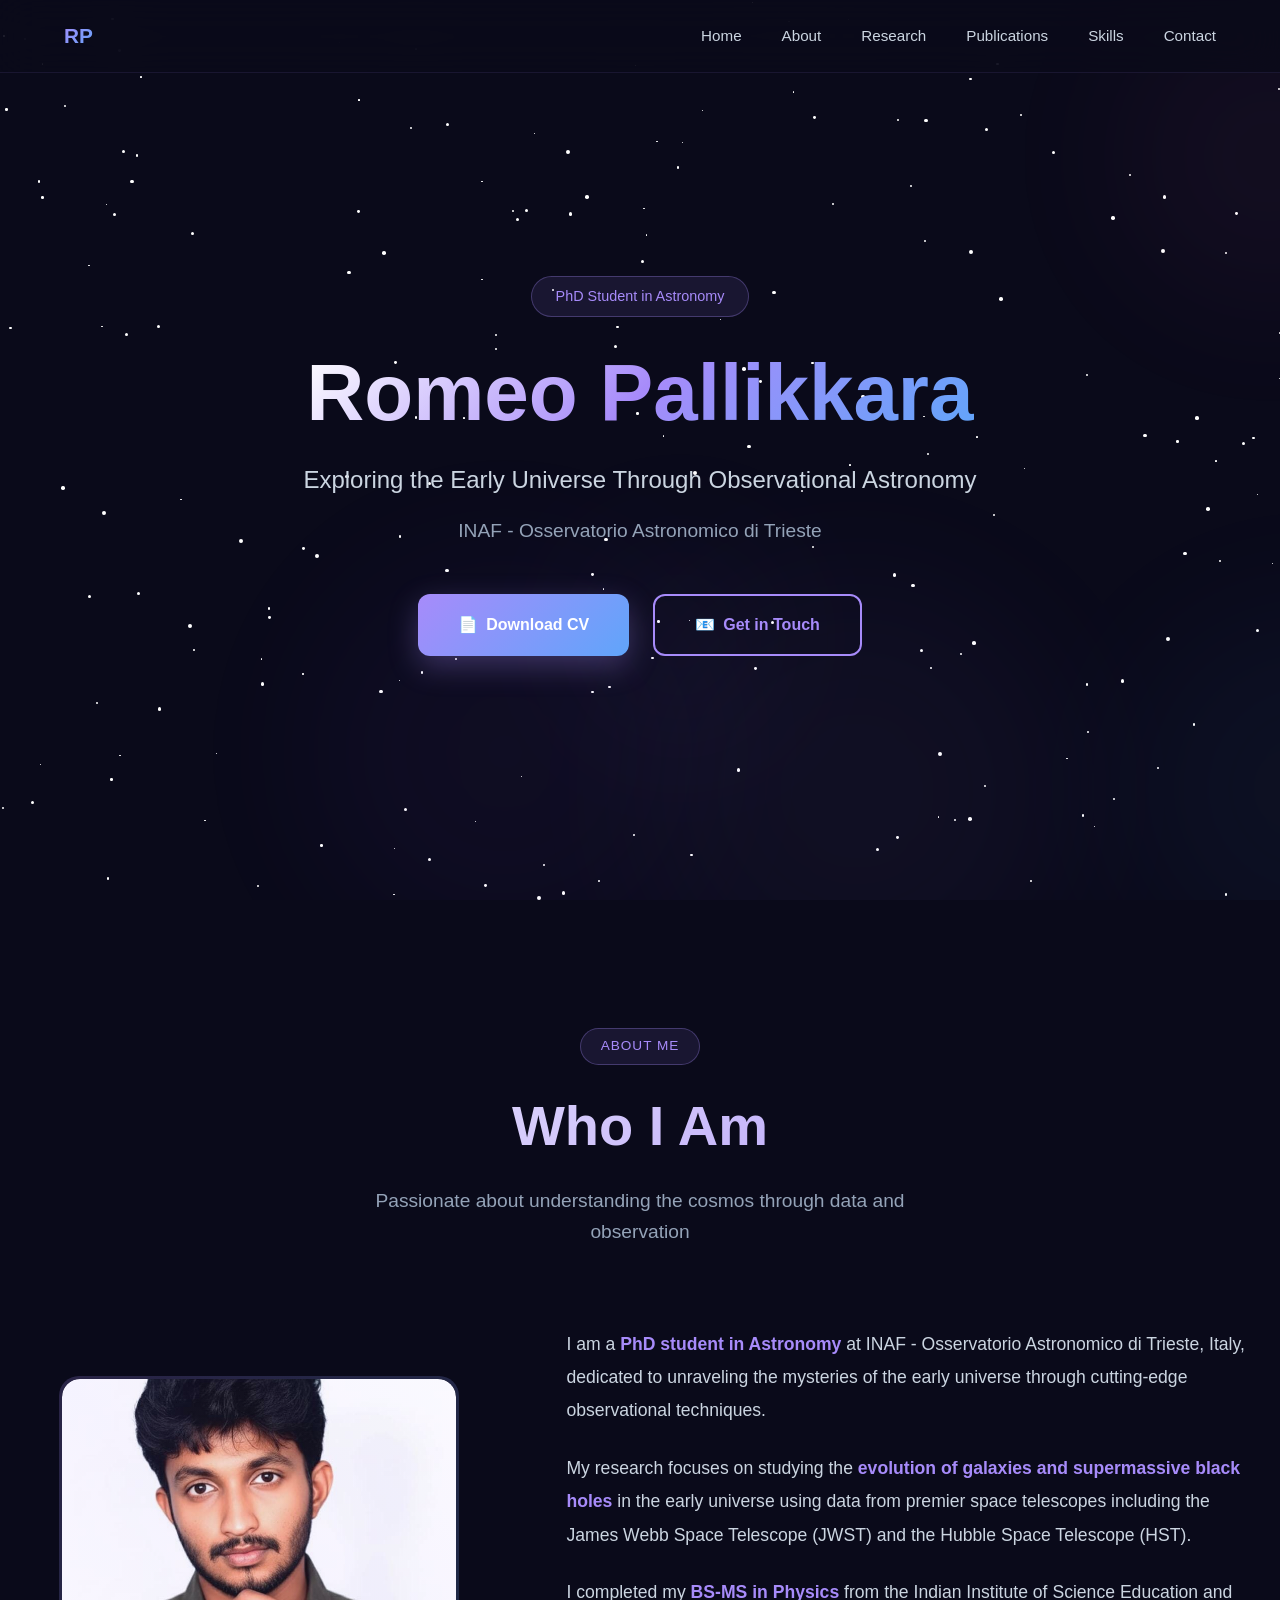
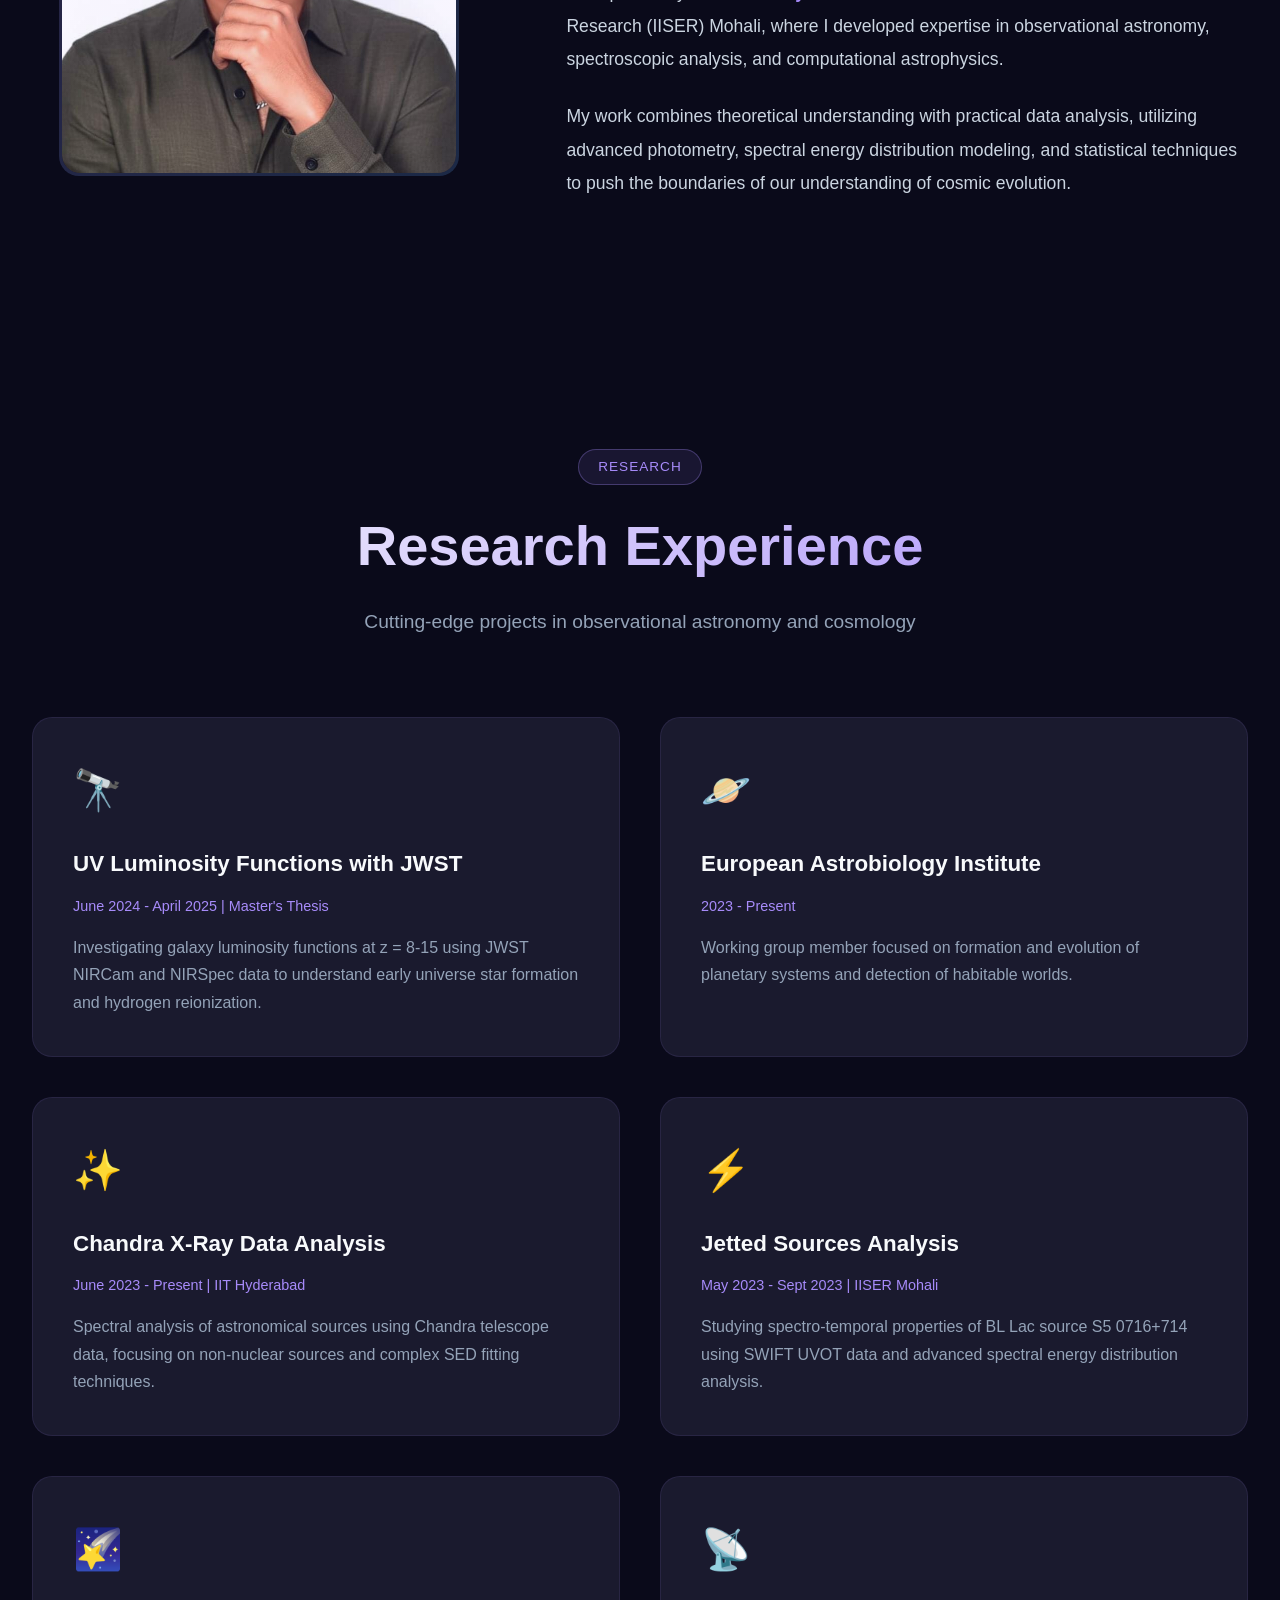
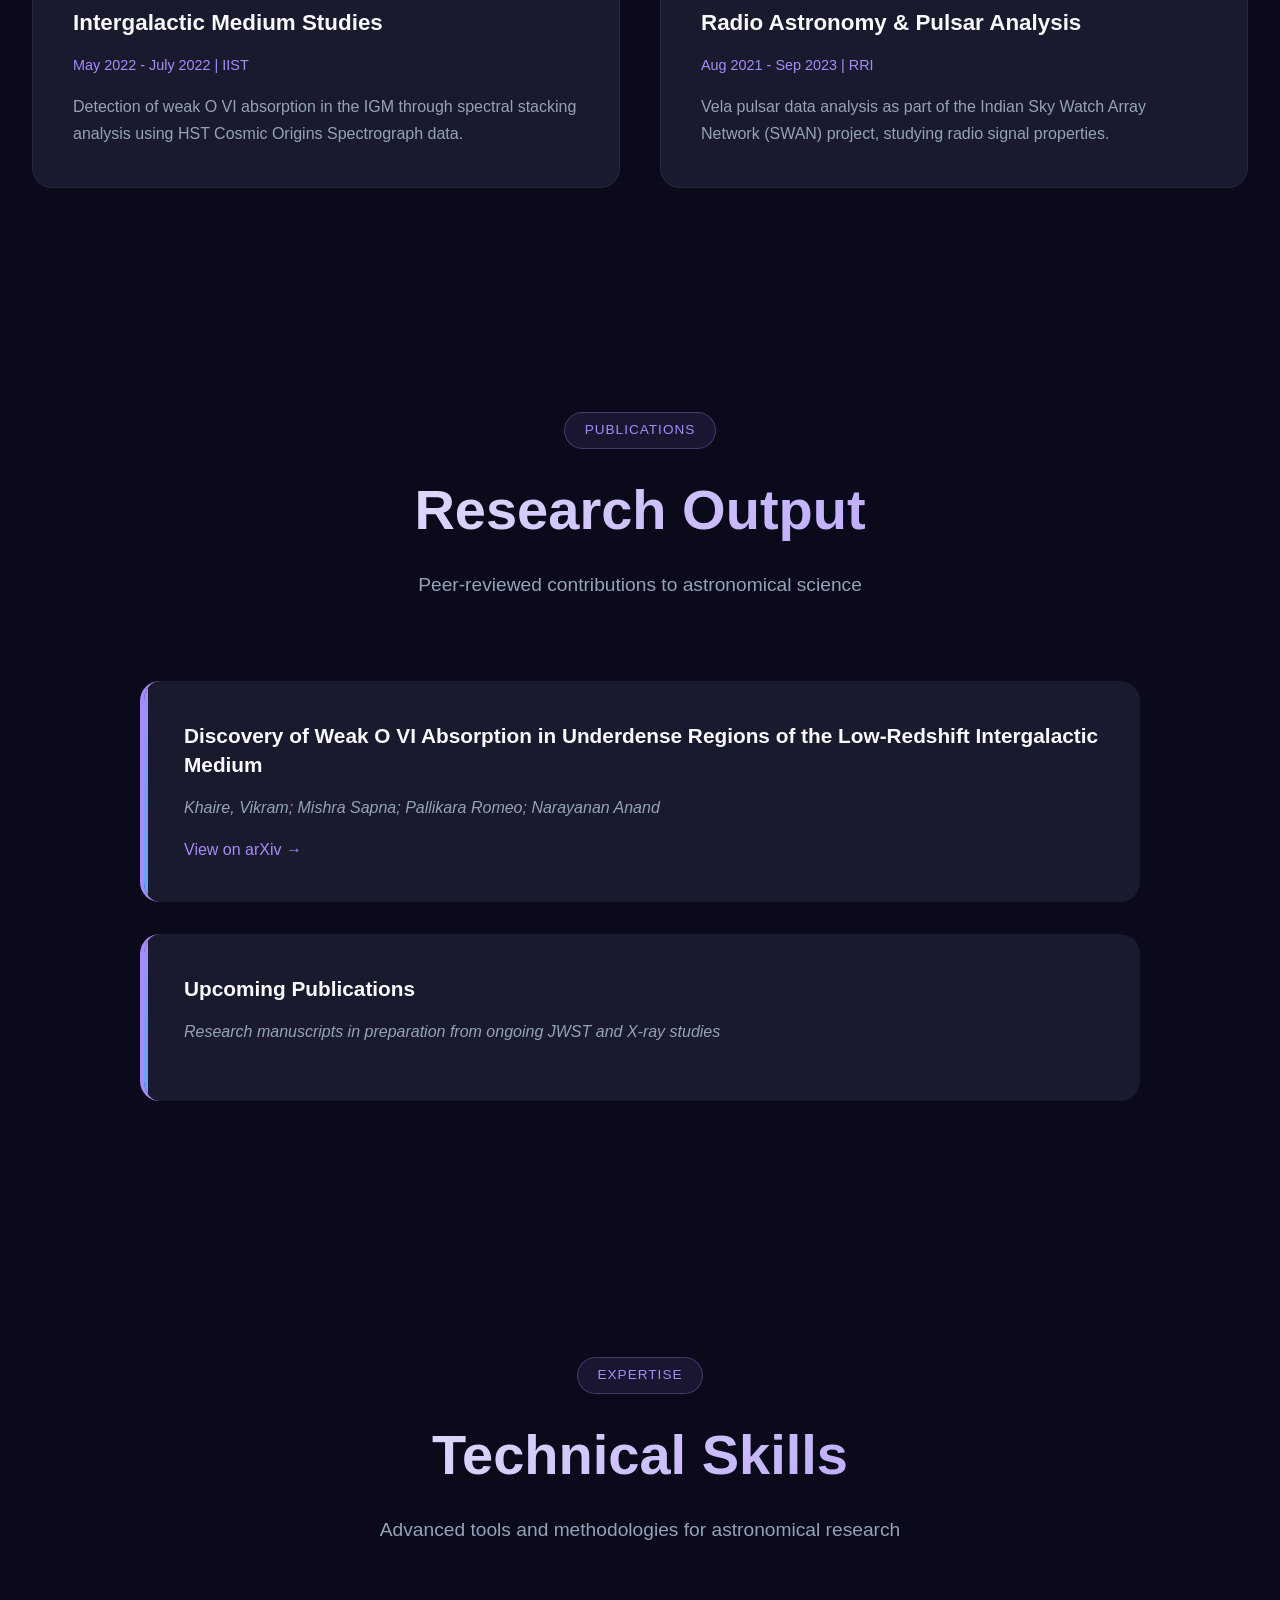
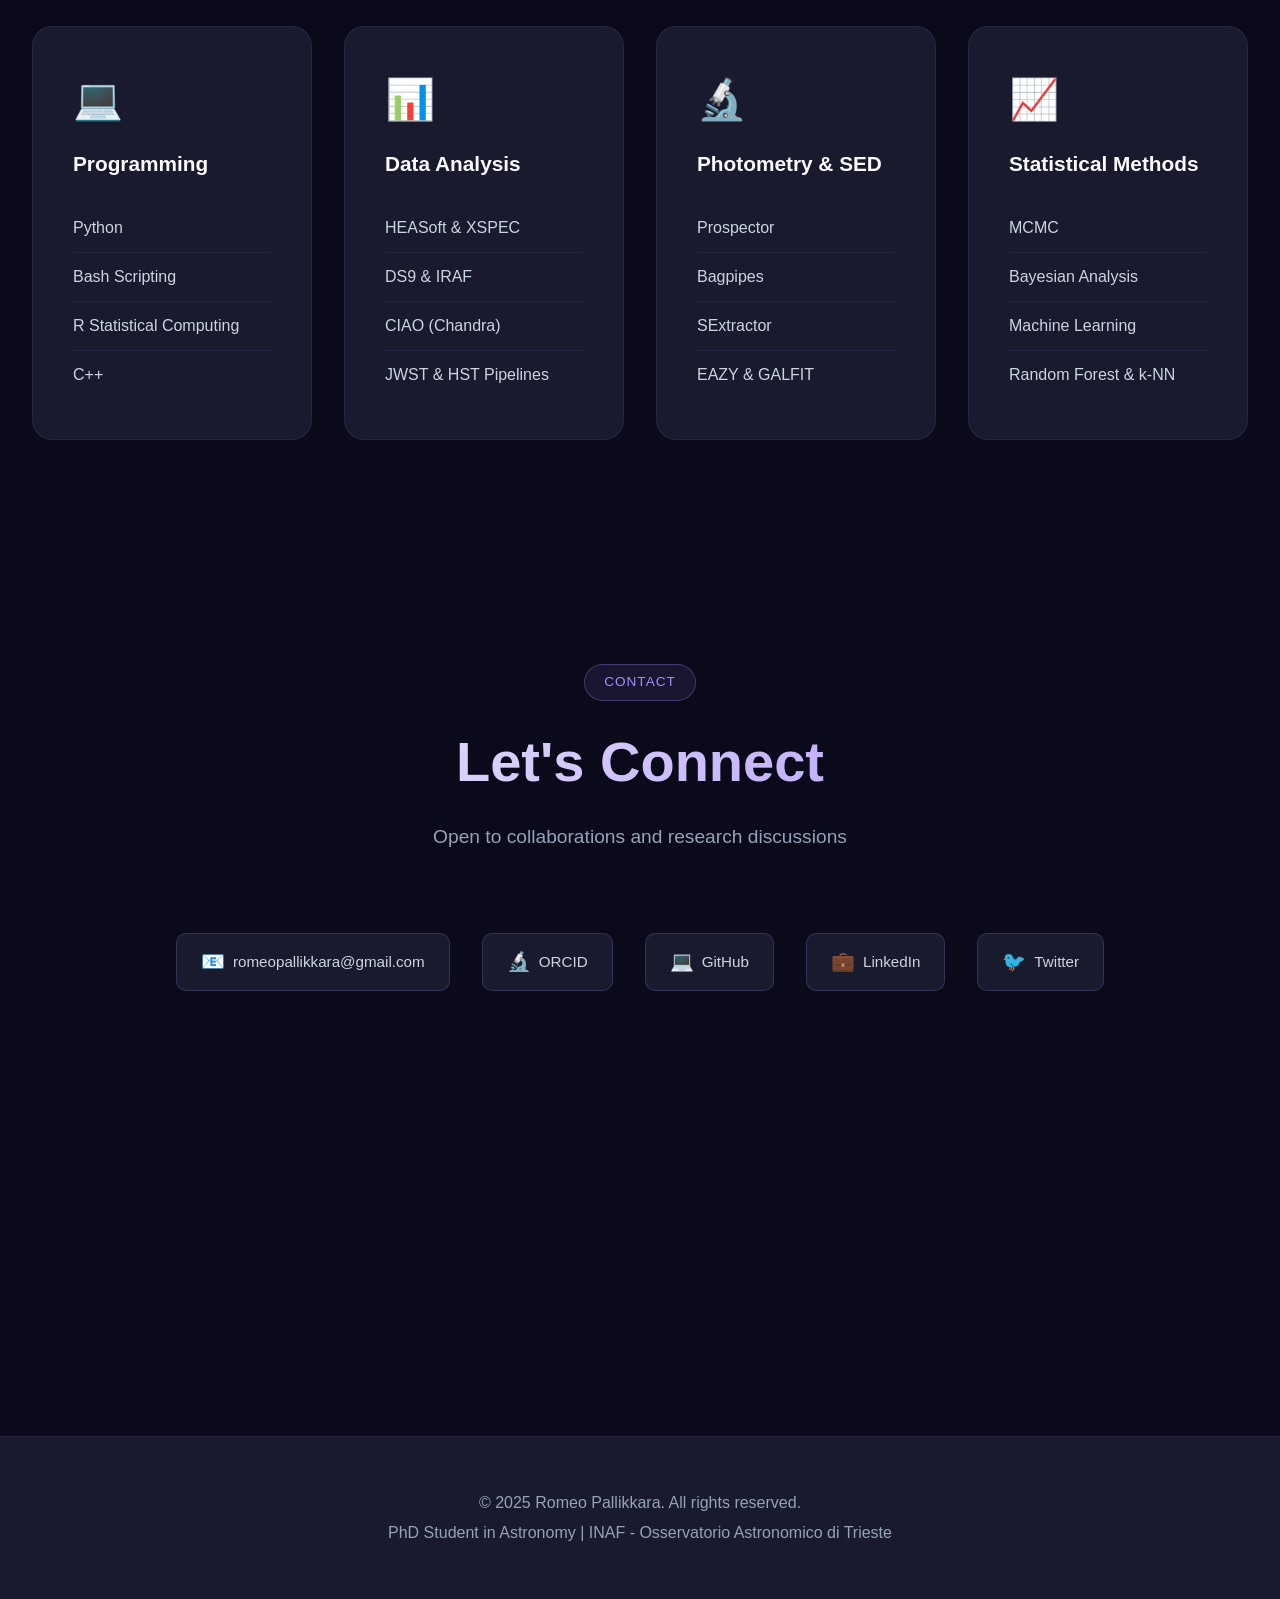
==== commit a23e6d0e: "Update LinkedIn link and add pointer events" ====
--- a/index.html
+++ b/index.html
@@ -467,6 +467,7 @@
             transition: all 0.3s;
             position: relative;
             overflow: hidden;
+            pointer-events: auto;
         }
         
         .publication-item::before {
@@ -511,6 +512,9 @@
             align-items: center;
             gap: 0.5rem;
             transition: all 0.3s;
+            position: relative;
+            z-index: 10;
+            cursor: pointer;
         }
         
         .publication-link:hover {
@@ -911,7 +915,7 @@
                     <a href="https://github.com/RomeoPallikkara" target="_blank" class="contact-link">
                         <span>💻</span> GitHub
                     </a>
-                    <a href="https://www.linkedin.com/in/romeo-pallikkara-533167171/" target="_blank" class="contact-link">
+                    <a href="https://linkedin.com/in/romeopallikkara" target="_blank" class="contact-link">
                         <span>💼</span> LinkedIn
                     </a>
                     <a href="https://twitter.com/PallikkaraRomeo" target="_blank" class="contact-link">
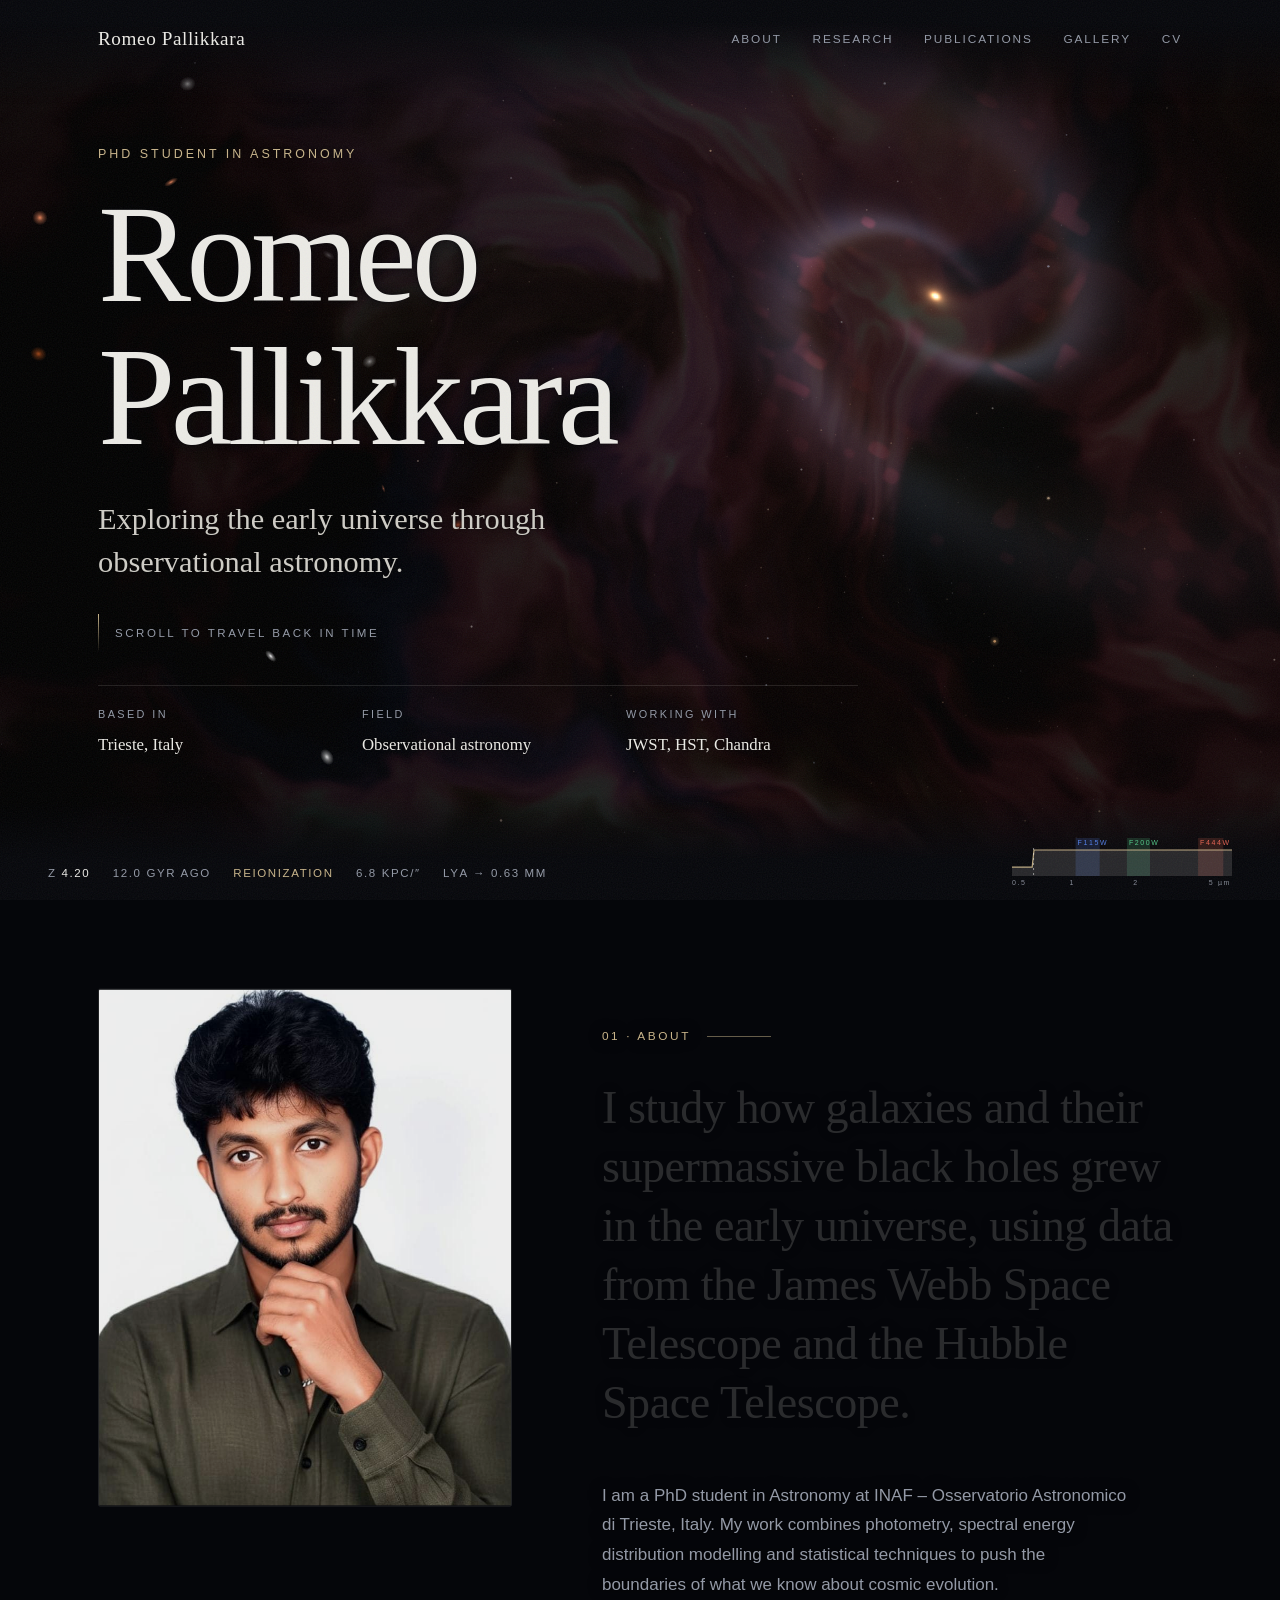
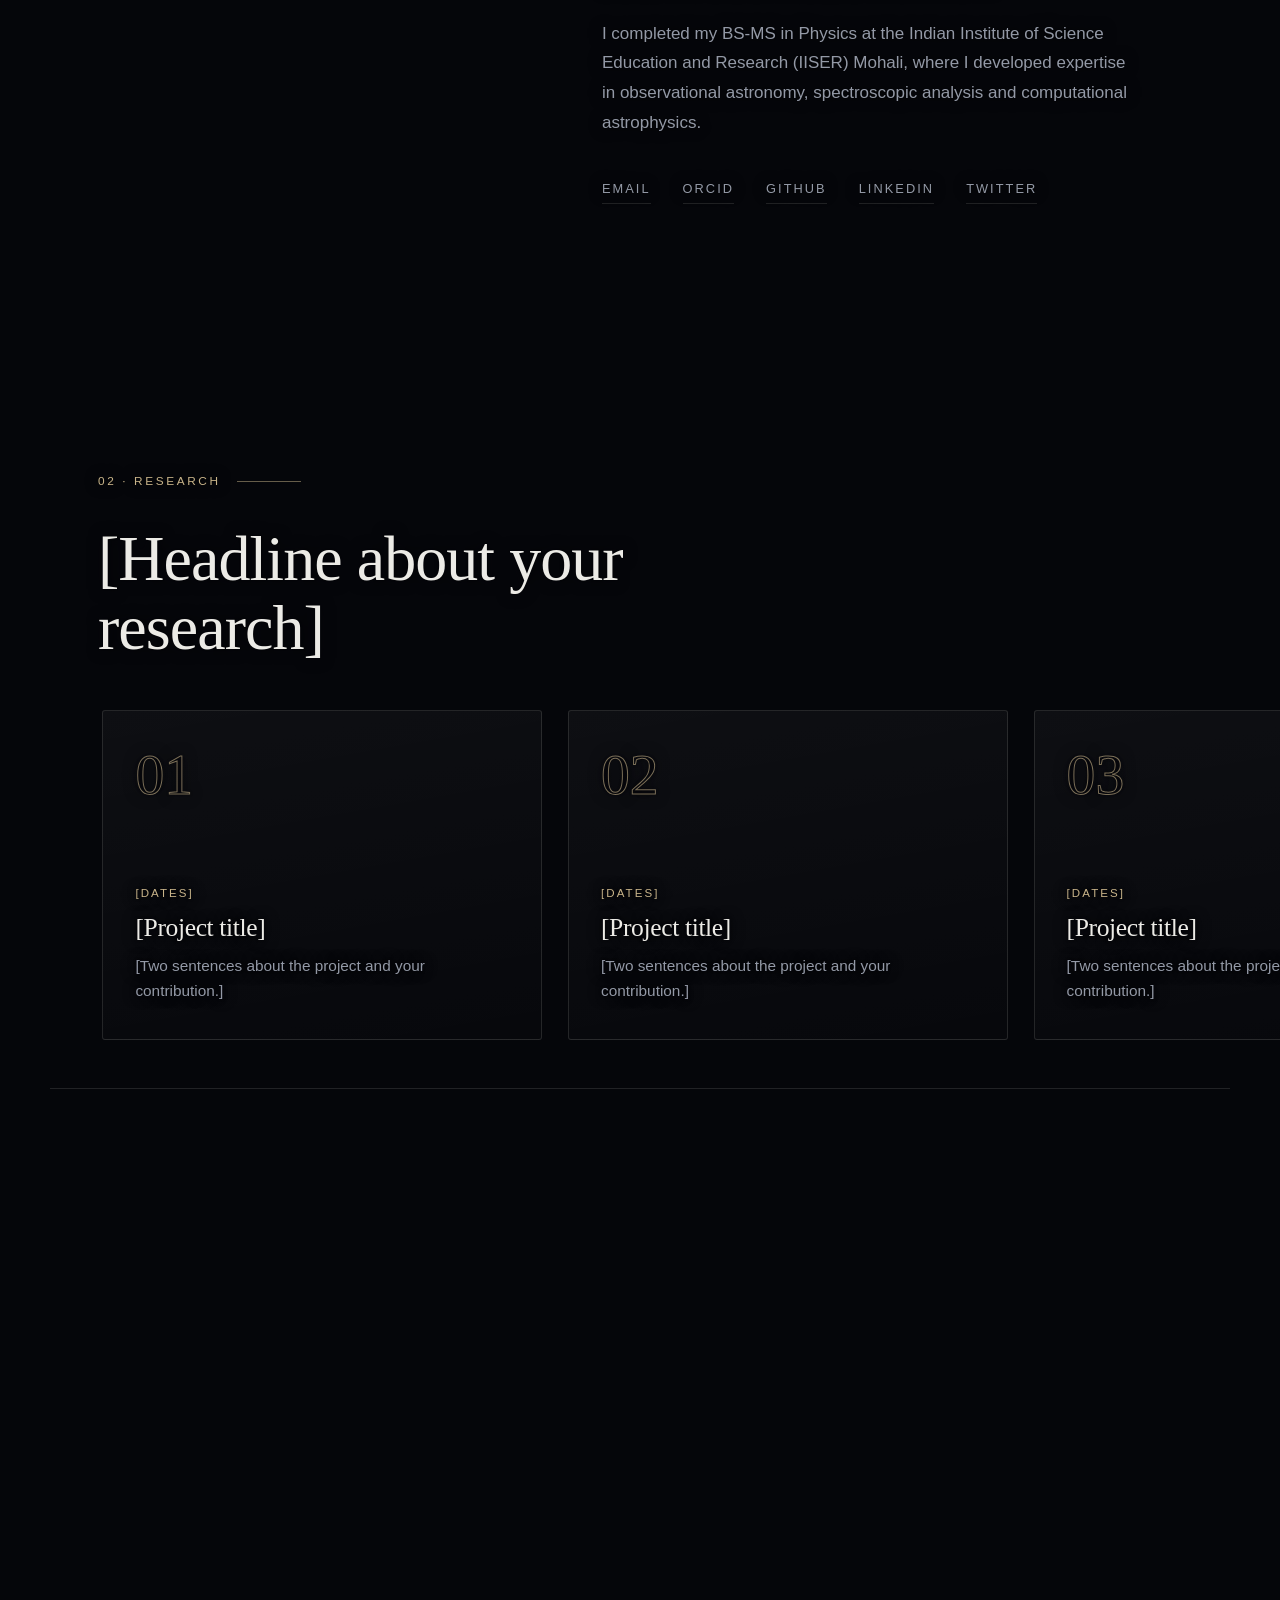
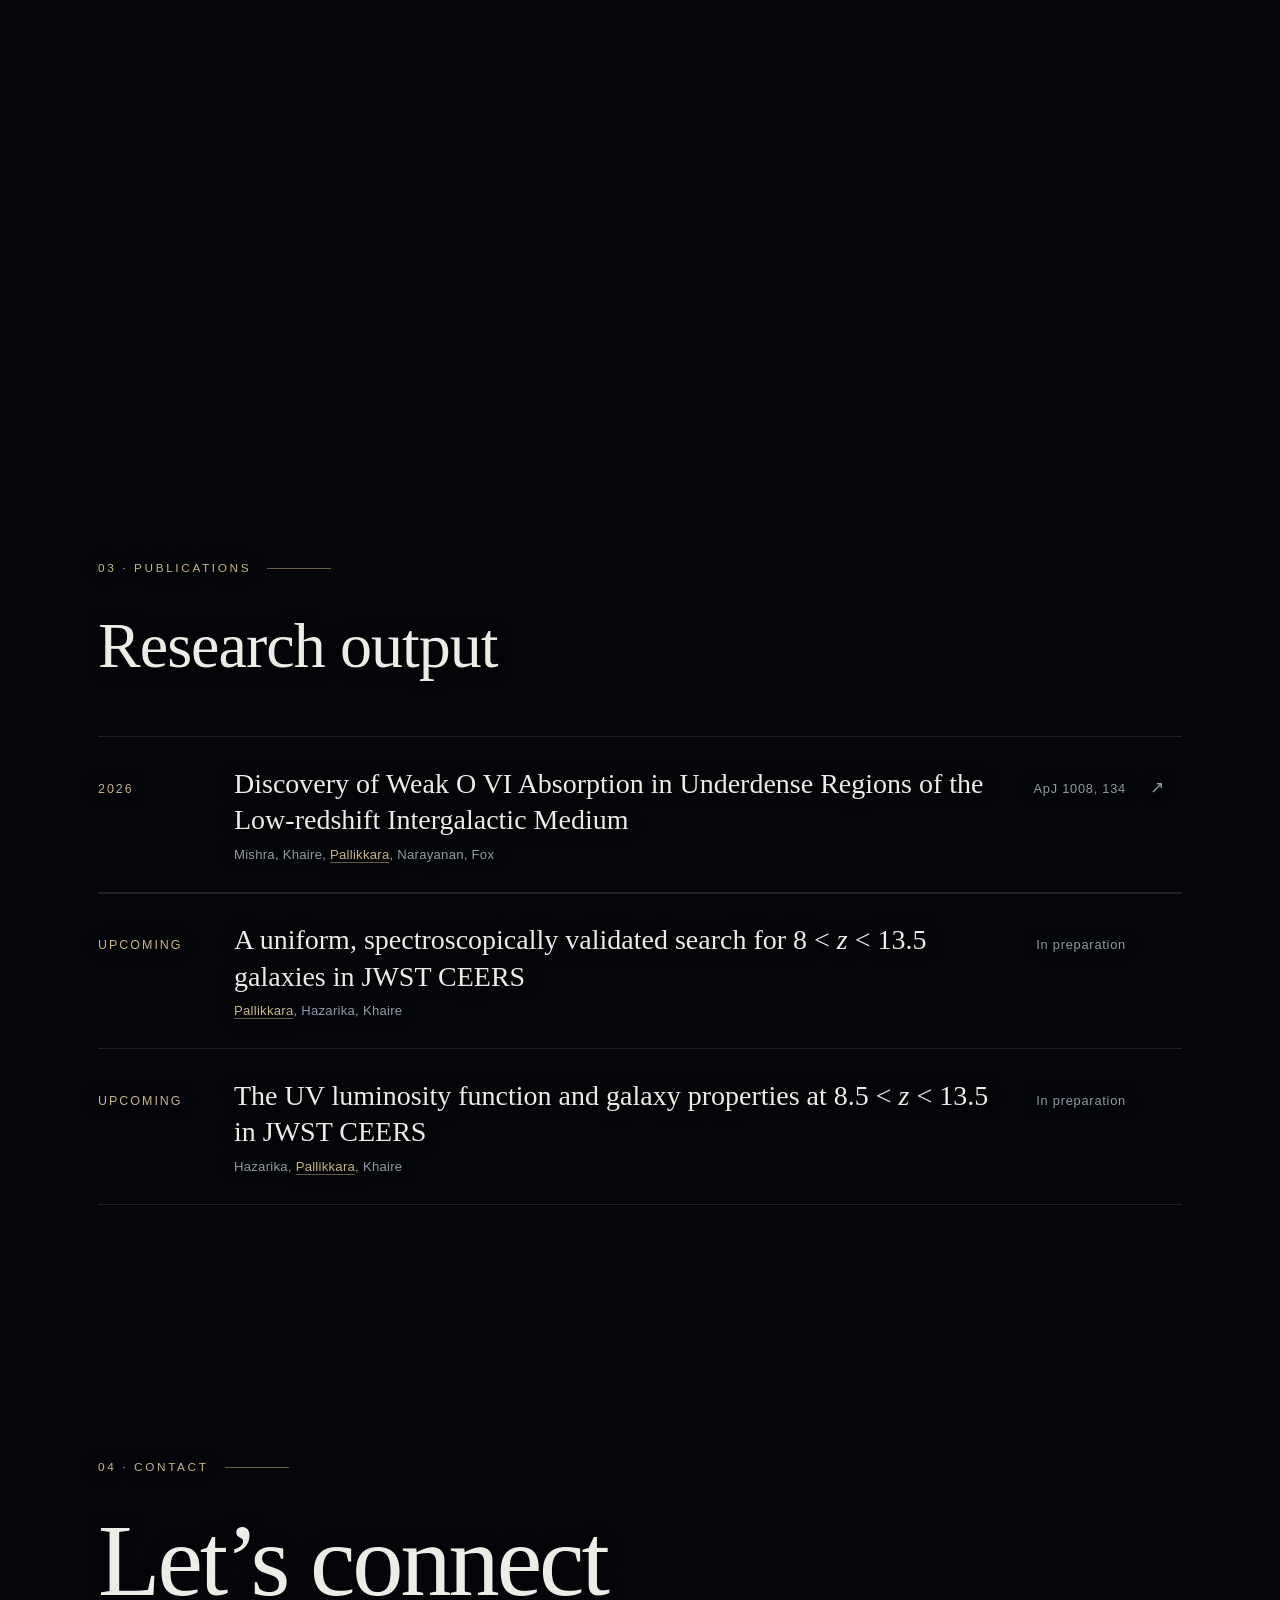
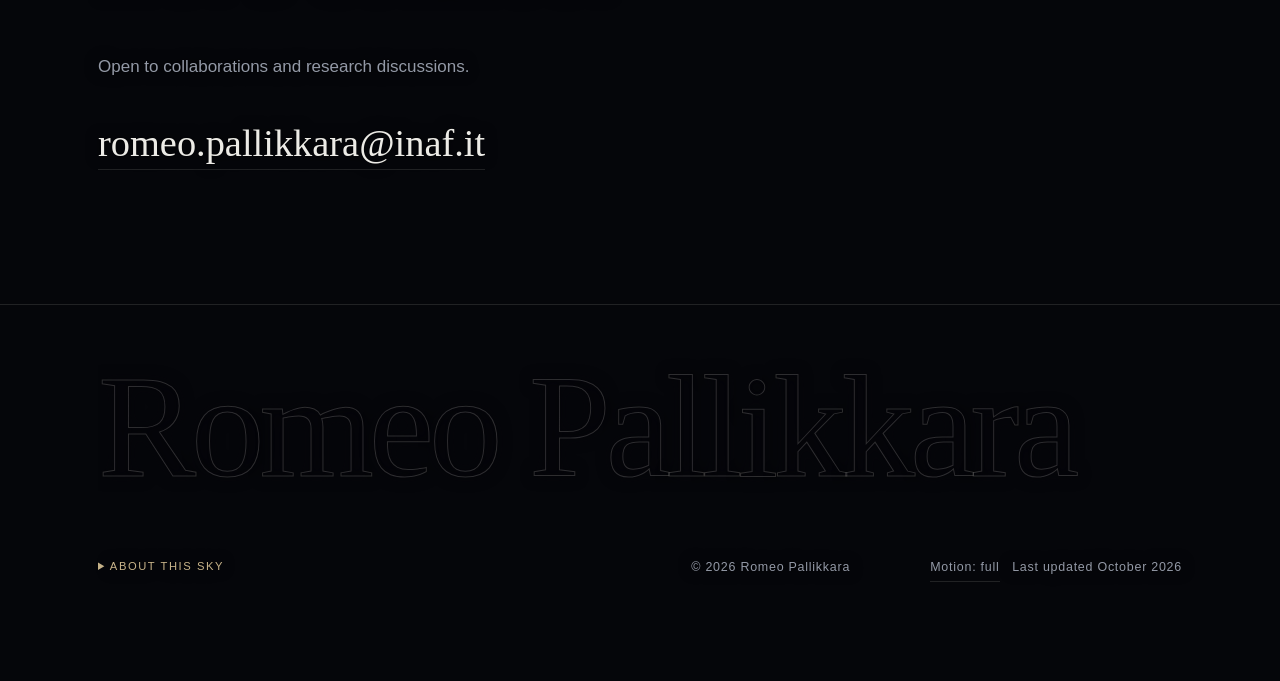
==== commit 3aeb2312: "Redesign site as a scroll-driven journey through cosmic time New home page and gallery page with a p" ====
--- a/index.html
+++ b/index.html
@@ -1,1024 +1,184 @@
 <!DOCTYPE html>
 <html lang="en">
 <head>
-    <meta charset="UTF-8">
-    <meta name="viewport" content="width=device-width, initial-scale=1.0">
-    <title>Romeo Pallikkara | Astronomy PhD Student</title>
-    <style>
-        * {
-            margin: 0;
-            padding: 0;
-            box-sizing: border-box;
-        }
-        
-        :root {
-            --bg-dark: #0a0a1a;
-            --bg-card: #1a1a2e;
-            --accent-purple: #a78bfa;
-            --accent-blue: #60a5fa;
-            --accent-pink: #f472b6;
-            --text-primary: #f8fafc;
-            --text-secondary: #cbd5e1;
-            --text-muted: #94a3b8;
-        }
-        
-        body {
-            font-family: 'Inter', -apple-system, BlinkMacSystemFont, 'Segoe UI', Roboto, sans-serif;
-            background: var(--bg-dark);
-            color: var(--text-primary);
-            line-height: 1.6;
-            overflow-x: hidden;
-        }
-        
-        /* Galaxy Animation Background */
-        .galaxy-bg {
-            position: fixed;
-            top: 0;
-            left: 0;
-            width: 100%;
-            height: 100%;
-            z-index: 0;
-            overflow: hidden;
-        }
-        
-        .star {
-            position: absolute;
-            background: white;
-            border-radius: 50%;
-            animation: twinkle 4s infinite ease-in-out;
-        }
-        
-        @keyframes twinkle {
-            0%, 100% { opacity: 0.2; transform: scale(1); }
-            50% { opacity: 1; transform: scale(1.2); }
-        }
-        
-        .nebula {
-            position: absolute;
-            border-radius: 50%;
-            filter: blur(80px);
-            opacity: 0.15;
-            animation: float 20s infinite ease-in-out;
-        }
-        
-        @keyframes float {
-            0%, 100% { transform: translate(0, 0) scale(1); }
-            33% { transform: translate(50px, -30px) scale(1.1); }
-            66% { transform: translate(-30px, 50px) scale(0.9); }
-        }
-        
-        .shooting-star {
-            position: absolute;
-            height: 2px;
-            background: linear-gradient(90deg, #fff, transparent);
-            animation: shoot 3s ease-out infinite;
-        }
-        
-        @keyframes shoot {
-            0% {
-                transform: translateX(0) translateY(0);
-                opacity: 1;
-            }
-            100% {
-                transform: translateX(-500px) translateY(500px);
-                opacity: 0;
-            }
-        }
-        
-        /* Navigation */
-        nav {
-            position: fixed;
-            top: 0;
-            width: 100%;
-            background: rgba(10, 10, 26, 0.8);
-            backdrop-filter: blur(20px);
-            padding: 1.2rem 2rem;
-            z-index: 1000;
-            border-bottom: 1px solid rgba(167, 139, 250, 0.1);
-        }
-        
-        nav .container {
-            max-width: 1400px;
-            margin: 0 auto;
-            display: flex;
-            justify-content: space-between;
-            align-items: center;
-        }
-        
-        .logo {
-            font-size: 1.3rem;
-            font-weight: 700;
-            background: linear-gradient(135deg, var(--accent-purple), var(--accent-blue));
-            -webkit-background-clip: text;
-            -webkit-text-fill-color: transparent;
-            background-clip: text;
-        }
-        
-        nav ul {
-            list-style: none;
-            display: flex;
-            gap: 2.5rem;
-        }
-        
-        nav a {
-            color: var(--text-secondary);
-            text-decoration: none;
-            font-weight: 500;
-            font-size: 0.95rem;
-            transition: all 0.3s;
-            position: relative;
-        }
-        
-        nav a:hover {
-            color: var(--accent-purple);
-        }
-        
-        nav a::after {
-            content: '';
-            position: absolute;
-            bottom: -5px;
-            left: 0;
-            width: 0;
-            height: 2px;
-            background: linear-gradient(90deg, var(--accent-purple), var(--accent-blue));
-            transition: width 0.3s;
-        }
-        
-        nav a:hover::after {
-            width: 100%;
-        }
-        
-        /* Container */
-        .container {
-            max-width: 1400px;
-            margin: 0 auto;
-            padding: 0 2rem;
-        }
-        
-        section {
-            min-height: 100vh;
-            padding: 8rem 0 6rem;
-            position: relative;
-            z-index: 1;
-        }
-        
-        /* Hero Section */
-        #hero {
-            display: flex;
-            align-items: center;
-            justify-content: center;
-            position: relative;
-        }
-        
-        .hero-content {
-            text-align: center;
-            max-width: 900px;
-        }
-        
-        .hero-badge {
-            display: inline-block;
-            padding: 0.5rem 1.5rem;
-            background: rgba(167, 139, 250, 0.1);
-            border: 1px solid rgba(167, 139, 250, 0.3);
-            border-radius: 50px;
-            font-size: 0.9rem;
-            color: var(--accent-purple);
-            margin-bottom: 2rem;
-            animation: fadeInDown 0.8s ease-out;
-        }
-        
-        .hero-content h1 {
-            font-size: 5rem;
-            font-weight: 800;
-            line-height: 1.1;
-            margin-bottom: 1.5rem;
-            background: linear-gradient(135deg, #fff 0%, var(--accent-purple) 50%, var(--accent-blue) 100%);
-            -webkit-background-clip: text;
-            -webkit-text-fill-color: transparent;
-            background-clip: text;
-            animation: fadeInUp 1s ease-out 0.2s both;
-        }
-        
-        .hero-subtitle {
-            font-size: 1.5rem;
-            color: var(--text-secondary);
-            margin-bottom: 1rem;
-            animation: fadeInUp 1s ease-out 0.4s both;
-        }
-        
-        .hero-affiliation {
-            font-size: 1.2rem;
-            color: var(--text-muted);
-            margin-bottom: 3rem;
-            animation: fadeInUp 1s ease-out 0.6s both;
-        }
-        
-        .hero-buttons {
-            display: flex;
-            gap: 1.5rem;
-            justify-content: center;
-            flex-wrap: wrap;
-            animation: fadeInUp 1s ease-out 0.8s both;
-        }
-        
-        @keyframes fadeInUp {
-            from {
-                opacity: 0;
-                transform: translateY(40px);
-            }
-            to {
-                opacity: 1;
-                transform: translateY(0);
-            }
-        }
-        
-        @keyframes fadeInDown {
-            from {
-                opacity: 0;
-                transform: translateY(-20px);
-            }
-            to {
-                opacity: 1;
-                transform: translateY(0);
-            }
-        }
-        
-        /* Buttons */
-        .btn {
-            padding: 1rem 2.5rem;
-            border-radius: 12px;
-            text-decoration: none;
-            font-weight: 600;
-            font-size: 1rem;
-            transition: all 0.3s;
-            display: inline-flex;
-            align-items: center;
-            gap: 0.5rem;
-        }
-        
-        .btn-primary {
-            background: linear-gradient(135deg, var(--accent-purple), var(--accent-blue));
-            color: white;
-            box-shadow: 0 10px 30px rgba(167, 139, 250, 0.3);
-        }
-        
-        .btn-primary:hover {
-            transform: translateY(-3px);
-            box-shadow: 0 15px 40px rgba(167, 139, 250, 0.4);
-        }
-        
-        .btn-outline {
-            border: 2px solid var(--accent-purple);
-            color: var(--accent-purple);
-            background: transparent;
-        }
-        
-        .btn-outline:hover {
-            background: rgba(167, 139, 250, 0.1);
-            transform: translateY(-3px);
-        }
-        
-        /* Section Headers */
-        .section-header {
-            text-align: center;
-            margin-bottom: 5rem;
-        }
-        
-        .section-label {
-            display: inline-block;
-            padding: 0.4rem 1.2rem;
-            background: rgba(167, 139, 250, 0.1);
-            border: 1px solid rgba(167, 139, 250, 0.3);
-            border-radius: 50px;
-            font-size: 0.85rem;
-            color: var(--accent-purple);
-            margin-bottom: 1rem;
-            text-transform: uppercase;
-            letter-spacing: 1px;
-        }
-        
-        .section-header h2 {
-            font-size: 3.5rem;
-            font-weight: 800;
-            margin-bottom: 1rem;
-            background: linear-gradient(135deg, var(--text-primary), var(--accent-purple));
-            -webkit-background-clip: text;
-            -webkit-text-fill-color: transparent;
-            background-clip: text;
-        }
-        
-        .section-header p {
-            font-size: 1.2rem;
-            color: var(--text-muted);
-            max-width: 600px;
-            margin: 0 auto;
-        }
-        
-        /* About Section */
-        .about-grid {
-            display: grid;
-            grid-template-columns: 1fr 1.5fr;
-            gap: 5rem;
-            align-items: center;
-        }
-        
-        .profile-card {
-            position: relative;
-            perspective: 1000px;
-        }
-        
-        .profile-image-wrapper {
-            width: 100%;
-            max-width: 400px;
-            height: 400px;
-            margin: 0 auto;
-            position: relative;
-            border-radius: 20px;
-            background: linear-gradient(135deg, rgba(167, 139, 250, 0.2), rgba(96, 165, 250, 0.2));
-            padding: 3px;
-            transition: transform 0.5s;
-        }
-        
-        .profile-card:hover .profile-image-wrapper {
-            transform: rotateY(5deg) rotateX(5deg);
-        }
-        
-        .profile-image {
-            width: 100%;
-            height: 100%;
-            background: var(--bg-card);
-            border-radius: 18px;
-            display: flex;
-            align-items: center;
-            justify-content: center;
-            font-size: 8rem;
-            position: relative;
-            overflow: hidden;
-        }
-        
-        .profile-image::before {
-            content: '';
-            position: absolute;
-            top: -50%;
-            left: -50%;
-            width: 200%;
-            height: 200%;
-            background: linear-gradient(45deg, transparent, rgba(167, 139, 250, 0.1), transparent);
-            animation: shimmer 3s infinite;
-        }
-        
-        @keyframes shimmer {
-            0% { transform: rotate(0deg); }
-            100% { transform: rotate(360deg); }
-        }
-        
-        .about-content {
-            font-size: 1.1rem;
-            line-height: 1.9;
-            color: var(--text-secondary);
-        }
-        
-        .about-content p {
-            margin-bottom: 1.5rem;
-        }
-        
-        .about-content strong {
-            color: var(--accent-purple);
-            font-weight: 600;
-        }
-        
-        /* Research Cards */
-        .research-grid {
-            display: grid;
-            grid-template-columns: repeat(auto-fit, minmax(380px, 1fr));
-            gap: 2.5rem;
-        }
-        
-        .research-card {
-            background: var(--bg-card);
-            padding: 2.5rem;
-            border-radius: 20px;
-            border: 1px solid rgba(167, 139, 250, 0.1);
-            position: relative;
-            overflow: hidden;
-            transition: all 0.4s cubic-bezier(0.4, 0, 0.2, 1);
-        }
-        
-        .research-card::before {
-            content: '';
-            position: absolute;
-            top: 0;
-            left: 0;
-            width: 100%;
-            height: 100%;
-            background: linear-gradient(135deg, rgba(167, 139, 250, 0.05), rgba(96, 165, 250, 0.05));
-            opacity: 0;
-            transition: opacity 0.4s;
-        }
-        
-        .research-card:hover {
-            transform: translateY(-8px);
-            border-color: var(--accent-purple);
-            box-shadow: 0 20px 60px rgba(167, 139, 250, 0.2);
-        }
-        
-        .research-card:hover::before {
-            opacity: 1;
-        }
-        
-        .research-icon {
-            font-size: 2.5rem;
-            margin-bottom: 1.5rem;
-            display: inline-block;
-        }
-        
-        .research-card h3 {
-            font-size: 1.4rem;
-            color: var(--text-primary);
-            margin-bottom: 0.8rem;
-            font-weight: 700;
-        }
-        
-        .research-duration {
-            color: var(--accent-purple);
-            font-size: 0.9rem;
-            font-weight: 500;
-            margin-bottom: 1rem;
-            display: block;
-        }
-        
-        .research-card p {
-            color: var(--text-muted);
-            line-height: 1.7;
-        }
-        
-        /* Publications */
-        .publication-list {
-            max-width: 1000px;
-            margin: 0 auto;
-        }
-        
-        .publication-item {
-            background: var(--bg-card);
-            padding: 2.5rem;
-            border-radius: 20px;
-            border-left: 4px solid var(--accent-purple);
-            margin-bottom: 2rem;
-            transition: all 0.3s;
-            position: relative;
-            overflow: hidden;
-            pointer-events: auto;
-        }
-        
-        .publication-item::before {
-            content: '';
-            position: absolute;
-            top: 0;
-            left: 0;
-            width: 4px;
-            height: 100%;
-            background: linear-gradient(180deg, var(--accent-purple), var(--accent-blue));
-            transition: width 0.3s;
-        }
-        
-        .publication-item:hover {
-            transform: translateX(8px);
-            box-shadow: 0 10px 40px rgba(167, 139, 250, 0.15);
-        }
-        
-        .publication-item:hover::before {
-            width: 100%;
-            opacity: 0.05;
-        }
-        
-        .publication-item h3 {
-            font-size: 1.3rem;
-            color: var(--text-primary);
-            margin-bottom: 1rem;
-            line-height: 1.4;
-        }
-        
-        .publication-authors {
-            color: var(--text-muted);
-            font-style: italic;
-            margin-bottom: 1rem;
-        }
-        
-        .publication-link {
-            color: var(--accent-purple);
-            text-decoration: none;
-            font-weight: 500;
-            display: inline-flex;
-            align-items: center;
-            gap: 0.5rem;
-            transition: all 0.3s;
-            position: relative;
-            z-index: 10;
-            cursor: pointer;
-        }
-        
-        .publication-link:hover {
-            color: var(--accent-blue);
-            gap: 0.8rem;
-        }
-        
-        /* Skills Section */
-        .skills-grid {
-            display: grid;
-            grid-template-columns: repeat(auto-fit, minmax(280px, 1fr));
-            gap: 2rem;
-        }
-        
-        .skill-card {
-            background: var(--bg-card);
-            padding: 2.5rem;
-            border-radius: 20px;
-            border: 1px solid rgba(167, 139, 250, 0.1);
-            transition: all 0.3s;
-        }
-        
-        .skill-card:hover {
-            border-color: var(--accent-purple);
-            transform: translateY(-5px);
-            box-shadow: 0 15px 40px rgba(167, 139, 250, 0.15);
-        }
-        
-        .skill-icon {
-            font-size: 2.5rem;
-            margin-bottom: 1rem;
-        }
-        
-        .skill-card h3 {
-            font-size: 1.3rem;
-            color: var(--text-primary);
-            margin-bottom: 1.5rem;
-            font-weight: 700;
-        }
-        
-        .skill-list {
-            list-style: none;
-        }
-        
-        .skill-list li {
-            padding: 0.7rem 0;
-            color: var(--text-secondary);
-            border-bottom: 1px solid rgba(167, 139, 250, 0.1);
-            transition: all 0.2s;
-        }
-        
-        .skill-list li:hover {
-            color: var(--accent-purple);
-            padding-left: 0.5rem;
-        }
-        
-        .skill-list li:last-child {
-            border-bottom: none;
-        }
-        
-        /* Contact Section */
-        .contact-info {
-            max-width: 1200px;
-            margin: 3rem auto 0;
-            text-align: center;
-        }
-        
-        .contact-links {
-            display: flex;
-            justify-content: center;
-            gap: 2rem;
-            flex-wrap: nowrap;
-            margin-top: 2rem;
-        }
-        
-        .contact-link {
-            display: inline-flex;
-            align-items: center;
-            gap: 0.5rem;
-            padding: 0.8rem 1.5rem;
-            background: var(--bg-card);
-            border: 1px solid rgba(167, 139, 250, 0.2);
-            border-radius: 10px;
-            color: var(--text-secondary);
-            text-decoration: none;
-            transition: all 0.3s;
-            font-size: 0.95rem;
-        }
-        
-        .contact-link:hover {
-            border-color: var(--accent-purple);
-            color: var(--accent-purple);
-            transform: translateY(-2px);
-            box-shadow: 0 5px 20px rgba(167, 139, 250, 0.15);
-        }
-        
-        .contact-link span {
-            font-size: 1.2rem;
-        }
-        
-        /* Footer */
-        footer {
-            background: var(--bg-card);
-            text-align: center;
-            padding: 3rem 2rem;
-            border-top: 1px solid rgba(167, 139, 250, 0.1);
-            position: relative;
-            z-index: 1;
-        }
-        
-        footer p {
-            color: var(--text-muted);
-            margin: 0.3rem 0;
-        }
-        
-        /* Responsive Design */
-        @media (max-width: 1024px) {
-            .hero-content h1 {
-                font-size: 4rem;
-            }
-            
-            .section-header h2 {
-                font-size: 2.8rem;
-            }
-            
-            .about-grid {
-                grid-template-columns: 1fr;
-                gap: 3rem;
-            }
-        }
-        
-        @media (max-width: 768px) {
-            nav ul {
-                gap: 1.5rem;
-            }
-            
-            .hero-content h1 {
-                font-size: 2.5rem;
-            }
-            
-            .hero-subtitle {
-                font-size: 1.2rem;
-            }
-            
-            .section-header h2 {
-                font-size: 2rem;
-            }
-            
-            section {
-                padding: 5rem 0 3rem;
-            }
-            
-            .research-grid {
-                grid-template-columns: 1fr;
-            }
-            
-            .profile-image-wrapper {
-                max-width: 300px;
-                height: 300px;
-            }
-            
-            .profile-image {
-                font-size: 5rem;
-            }
-            
-            .contact-links {
-                flex-wrap: wrap;
-            }
-        }
-        
-        /* Scroll Reveal Animation */
-        .reveal {
-            opacity: 0;
-            transform: translateY(50px);
-            transition: all 0.6s ease-out;
-        }
-        
-        .reveal.active {
-            opacity: 1;
-            transform: translateY(0);
-        }
-    </style>
+<meta charset="UTF-8">
+<meta name="viewport" content="width=device-width, initial-scale=1.0">
+<title>Romeo Pallikkara | Astronomy PhD Student</title>
+<meta name="description" content="Romeo Pallikkara, PhD student in Astronomy at INAF - Osservatorio Astronomico di Trieste. Early-universe galaxies and supermassive black holes with JWST and HST.">
+<meta name="theme-color" content="#05060a">
+<meta name="author" content="Romeo Pallikkara">
+<meta property="og:type" content="website">
+<meta property="og:title" content="Romeo Pallikkara | Astronomy PhD Student">
+<meta property="og:description" content="Romeo Pallikkara, PhD student in Astronomy at INAF - Osservatorio Astronomico di Trieste. Early-universe galaxies and supermassive black holes with JWST and HST.">
+<meta property="og:url" content="https://romeopallikkara.github.io/">
+<meta name="twitter:card" content="summary">
+<meta name="twitter:title" content="Romeo Pallikkara | Astronomy PhD Student">
+<meta name="twitter:description" content="Romeo Pallikkara, PhD student in Astronomy at INAF - Osservatorio Astronomico di Trieste. Early-universe galaxies and supermassive black holes with JWST and HST.">
+<link rel="canonical" href="https://romeopallikkara.github.io/">
+<link rel="icon" href="data:image/svg+xml,%3Csvg xmlns='http://www.w3.org/2000/svg' viewBox='0 0 64 64'%3E%3Crect width='64' height='64' rx='14' fill='%2305060a'/%3E%3Ctext x='32' y='42' font-family='Georgia,serif' font-size='28' text-anchor='middle' fill='%23c8b48a'%3ERP%3C/text%3E%3C/svg%3E">
+<link rel="stylesheet" href="style.css">
+<script>(function(){var d=document.documentElement,m=null;d.className+=' js';try{m=localStorage.getItem('motion')}catch(e){}if(m!=='full'&&m!=='reduced')m=matchMedia('(prefers-reduced-motion: reduce)').matches?'reduced':'full';d.dataset.motion=m})()</script>
 </head>
 <body>
-    <!-- Galaxy Background -->
-    <div class="galaxy-bg" id="galaxyBg"></div>
-    
-    <!-- Navigation -->
-    <nav>
-        <div class="container">
-            <div class="logo">RP</div>
-            <ul>
-                <li><a href="#hero">Home</a></li>
-                <li><a href="#about">About</a></li>
-                <li><a href="#research">Research</a></li>
-                <li><a href="#publications">Publications</a></li>
-                <li><a href="#skills">Skills</a></li>
-                <li><a href="#contact">Contact</a></li>
-            </ul>
+<div class="intro" id="intro" aria-hidden="true"><span class="intro-mark">RP</span><span class="intro-count" id="ic">000</span></div>
+<div class="cur" id="cur" aria-hidden="true"><i></i></div>
+<canvas id="trail" aria-hidden="true"></canvas>
+<canvas id="nebulagl" aria-hidden="true"></canvas>
+<canvas id="sky" aria-hidden="true"></canvas>
+<div class="nebula" aria-hidden="true"></div>
+<div id="glow" aria-hidden="true"></div>
+<div class="bar" aria-hidden="true"></div>
+
+<header class="nav">
+  <div class="wrap">
+    <a class="brand" href="index.html"><span class="full">Romeo Pallikkara</span><span class="short">RP</span></a>
+    <nav class="menu" aria-label="Main navigation">
+      <a href="#about">About</a>
+      <a href="#research">Research</a>
+      <a href="#publications">Publications</a>
+      <a href="gallery.html">Gallery</a>
+      <a href="cv.pdf">CV</a>
+    </nav>
+  </div>
+</header>
+
+<div class="hud" aria-hidden="true">
+  <div class="hud-left">
+    <span>z <b id="hz">0.00</b></span>
+    <span id="ht">0.0 Gyr ago</span>
+    <span class="epoch" id="he">Today</span>
+    <span id="hs">&ndash; kpc/&Prime;</span>
+    <span id="hl">Ly&alpha; &rarr; 0.12 &micro;m</span>
+  </div>
+  <canvas id="sed" class="sed" width="220" height="48"></canvas>
+</div>
+
+<main>
+
+  <section class="hero" id="top">
+    <div class="wrap">
+      <p class="kicker">PhD student in Astronomy</p>
+      <h1 class="display"><span class="line"><span>Romeo</span></span><span class="line"><span>Pallikkara</span></span></h1>
+      <p class="hero-sub">Exploring the early universe through observational astronomy.</p>
+      <div class="cue"><i></i>Scroll to travel back in time</div>
+      <dl class="hero-meta">
+        <div><dt>Based in</dt><dd>Trieste, Italy</dd></div>
+        <div><dt>Field</dt><dd>Observational astronomy</dd></div>
+        <div><dt>Working with</dt><dd>JWST, HST, Chandra</dd></div>
+      </dl>
+    </div>
+  </section>
+
+  <section class="chapter about" id="about">
+    <div class="wrap grid">
+      <aside class="about-side">
+        <div class="portrait" data-speed="-0.05"><img src="your-photo.jpg" alt="Portrait of Romeo Pallikkara" loading="lazy"></div>
+      </aside>
+      <div class="about-body">
+        <p class="label" data-reveal>01 · About</p>
+        <p class="scrub" data-scrub>I study how galaxies and their supermassive black holes grew in the early universe, using data from the James Webb Space Telescope and the Hubble Space Telescope.</p>
+        <p class="muted" data-reveal>I am a PhD student in Astronomy at INAF &ndash; Osservatorio Astronomico di Trieste, Italy. My work combines photometry, spectral energy distribution modelling and statistical techniques to push the boundaries of what we know about cosmic evolution.</p>
+        <p class="muted" data-reveal>I completed my BS-MS in Physics at the Indian Institute of Science Education and Research (IISER) Mohali, where I developed expertise in observational astronomy, spectroscopic analysis and computational astrophysics.</p>
+        <div class="links" data-reveal>
+          <a href="mailto:romeo.pallikkara@inaf.it">Email</a>
+          <a href="https://orcid.org/0009-0002-8080-5804" target="_blank" rel="noopener">ORCID</a>
+          <a href="https://github.com/RomeoPallikkara" target="_blank" rel="noopener">GitHub</a>
+          <a href="https://linkedin.com/in/romeopallikkara" target="_blank" rel="noopener">LinkedIn</a>
+          <a href="https://twitter.com/PallikkaraRomeo" target="_blank" rel="noopener">Twitter</a>
         </div>
-    </nav>
-    
-    <!-- Hero Section -->
-    <section id="hero">
-        <div class="container">
-            <div class="hero-content">
-                <div class="hero-badge">PhD Student in Astronomy</div>
-                <h1>Romeo Pallikkara</h1>
-                <p class="hero-subtitle">Exploring the Early Universe Through Observational Astronomy</p>
-                <p class="hero-affiliation">INAF - Osservatorio Astronomico di Trieste</p>
-                <div class="hero-buttons">
-                    <a href="cv.pdf" class="btn btn-primary" download>
-                        <span>📄</span> Download CV
-                    </a>
-                    <a href="#contact" class="btn btn-outline">
-                        <span>📧</span> Get in Touch
-                    </a>
-                </div>
-            </div>
-        </div>
-    </section>
-    
-    <!-- About Section -->
-    <section id="about">
-        <div class="container">
-            <div class="section-header reveal">
-                <span class="section-label">About Me</span>
-                <h2>Who I Am</h2>
-                <p>Passionate about understanding the cosmos through data and observation</p>
-            </div>
-            <div class="about-grid">
-                <div class="profile-card reveal">
-                    <div class="profile-image-wrapper">
-                        <div class="profile-image">
-                            <img src="your-photo.jpg" alt="Romeo Pallikkara" style="width: 100%; height: 100%; object-fit: cover; border-radius: 18px;">
-                        </div>
-                    </div>
-                </div>
-                <div class="about-content reveal">
-                    <p>I am a <strong>PhD student in Astronomy</strong> at INAF - Osservatorio Astronomico di Trieste, Italy, dedicated to unraveling the mysteries of the early universe through cutting-edge observational techniques.</p>
-                    <p>My research focuses on studying the <strong>evolution of galaxies and supermassive black holes</strong> in the early universe using data from premier space telescopes including the James Webb Space Telescope (JWST) and the Hubble Space Telescope (HST).</p>
-                    <p>I completed my <strong>BS-MS in Physics</strong> from the Indian Institute of Science Education and Research (IISER) Mohali, where I developed expertise in observational astronomy, spectroscopic analysis, and computational astrophysics.</p>
-                    <p>My work combines theoretical understanding with practical data analysis, utilizing advanced photometry, spectral energy distribution modeling, and statistical techniques to push the boundaries of our understanding of cosmic evolution.</p>
-                </div>
-            </div>
-        </div>
-    </section>
-    
-    <!-- Research Section -->
-    <section id="research">
-        <div class="container">
-            <div class="section-header reveal">
-                <span class="section-label">Research</span>
-                <h2>Research Experience</h2>
-                <p>Cutting-edge projects in observational astronomy and cosmology</p>
-            </div>
-            <div class="research-grid">
-                <div class="research-card reveal">
-                    <div class="research-icon">🔭</div>
-                    <h3>UV Luminosity Functions with JWST</h3>
-                    <span class="research-duration">June 2024 - April 2025 | Master's Thesis</span>
-                    <p>Investigating galaxy luminosity functions at z = 8-15 using JWST NIRCam and NIRSpec data to understand early universe star formation and hydrogen reionization.</p>
-                </div>
-                
-                <div class="research-card reveal">
-                    <div class="research-icon">🪐</div>
-                    <h3>European Astrobiology Institute</h3>
-                    <span class="research-duration">2023 - Present</span>
-                    <p>Working group member focused on formation and evolution of planetary systems and detection of habitable worlds.</p>
-                </div>
-                
-                <div class="research-card reveal">
-                    <div class="research-icon">✨</div>
-                    <h3>Chandra X-Ray Data Analysis</h3>
-                    <span class="research-duration">June 2023 - Present | IIT Hyderabad</span>
-                    <p>Spectral analysis of astronomical sources using Chandra telescope data, focusing on non-nuclear sources and complex SED fitting techniques.</p>
-                </div>
-                
-                <div class="research-card reveal">
-                    <div class="research-icon">⚡</div>
-                    <h3>Jetted Sources Analysis</h3>
-                    <span class="research-duration">May 2023 - Sept 2023 | IISER Mohali</span>
-                    <p>Studying spectro-temporal properties of BL Lac source S5 0716+714 using SWIFT UVOT data and advanced spectral energy distribution analysis.</p>
-                </div>
-                
-                <div class="research-card reveal">
-                    <div class="research-icon">🌠</div>
-                    <h3>Intergalactic Medium Studies</h3>
-                    <span class="research-duration">May 2022 - July 2022 | IIST</span>
-                    <p>Detection of weak O VI absorption in the IGM through spectral stacking analysis using HST Cosmic Origins Spectrograph data.</p>
-                </div>
-                
-                <div class="research-card reveal">
-                    <div class="research-icon">📡</div>
-                    <h3>Radio Astronomy & Pulsar Analysis</h3>
-                    <span class="research-duration">Aug 2021 - Sep 2023 | RRI</span>
-                    <p>Vela pulsar data analysis as part of the Indian Sky Watch Array Network (SWAN) project, studying radio signal properties.</p>
-                </div>
-            </div>
-        </div>
-    </section>
-    
-    <!-- Publications Section -->
-    <section id="publications">
-        <div class="container">
-            <div class="section-header reveal">
-                <span class="section-label">Publications</span>
-                <h2>Research Output</h2>
-                <p>Peer-reviewed contributions to astronomical science</p>
-            </div>
-            <div class="publication-list">
-                <div class="publication-item reveal">
-                    <h3>Discovery of Weak O VI Absorption in Underdense Regions of the Low-Redshift Intergalactic Medium</h3>
-                    <p class="publication-authors">Khaire, Vikram; Mishra Sapna; Pallikara Romeo; Narayanan Anand</p>
-                    <a href="https://arxiv.org/abs/2512.10163" class="publication-link" target="_blank">View on arXiv →</a>
-                </div>
-                
-                <div class="publication-item reveal">
-                    <h3>Upcoming Publications</h3>
-                    <p class="publication-authors">Research manuscripts in preparation from ongoing JWST and X-ray studies</p>
-                </div>
-            </div>
-        </div>
-    </section>
-    
-    <!-- Skills Section -->
-    <section id="skills">
-        <div class="container">
-            <div class="section-header reveal">
-                <span class="section-label">Expertise</span>
-                <h2>Technical Skills</h2>
-                <p>Advanced tools and methodologies for astronomical research</p>
-            </div>
-            <div class="skills-grid">
-                <div class="skill-card reveal">
-                    <div class="skill-icon">💻</div>
-                    <h3>Programming</h3>
-                    <ul class="skill-list">
-                        <li>Python</li>
-                        <li>Bash Scripting</li>
-                        <li>R Statistical Computing</li>
-                        <li>C++</li>
-                    </ul>
-                </div>
-                
-                <div class="skill-card reveal">
-                    <div class="skill-icon">📊</div>
-                    <h3>Data Analysis</h3>
-                    <ul class="skill-list">
-                        <li>HEASoft & XSPEC</li>
-                        <li>DS9 & IRAF</li>
-                        <li>CIAO (Chandra)</li>
-                        <li>JWST & HST Pipelines</li>
-                    </ul>
-                </div>
-                
-                <div class="skill-card reveal">
-                    <div class="skill-icon">🔬</div>
-                    <h3>Photometry & SED</h3>
-                    <ul class="skill-list">
-                        <li>Prospector</li>
-                        <li>Bagpipes</li>
-                        <li>SExtractor</li>
-                        <li>EAZY & GALFIT</li>
-                    </ul>
-                </div>
-                
-                <div class="skill-card reveal">
-                    <div class="skill-icon">📈</div>
-                    <h3>Statistical Methods</h3>
-                    <ul class="skill-list">
-                        <li>MCMC</li>
-                        <li>Bayesian Analysis</li>
-                        <li>Machine Learning</li>
-                        <li>Random Forest & k-NN</li>
-                    </ul>
-                </div>
-            </div>
-        </div>
-    </section>
-    
-    <!-- Contact Section -->
-    <section id="contact">
-        <div class="container">
-            <div class="section-header reveal">
-                <span class="section-label">Contact</span>
-                <h2>Let's Connect</h2>
-                <p>Open to collaborations and research discussions</p>
-            </div>
-            <div class="contact-info reveal">
-                <div class="contact-links">
-                    <a href="mailto:romeopallikkara@gmail.com" class="contact-link">
-                        <span>📧</span> romeopallikkara@gmail.com
-                    </a>
-                    <a href="https://orcid.org/0009-0002-8080-5804" target="_blank" class="contact-link">
-                        <span>🔬</span> ORCID
-                    </a>
-                    <a href="https://github.com/RomeoPallikkara" target="_blank" class="contact-link">
-                        <span>💻</span> GitHub
-                    </a>
-                    <a href="https://linkedin.com/in/romeopallikkara" target="_blank" class="contact-link">
-                        <span>💼</span> LinkedIn
-                    </a>
-                    <a href="https://twitter.com/PallikkaraRomeo" target="_blank" class="contact-link">
-                        <span>🐦</span> Twitter
-                    </a>
-                </div>
-            </div>
-        </div>
-    </section>
-    
-    <!-- Footer -->
-    <footer>
-        <div class="container">
-            <p>&copy; 2025 Romeo Pallikkara. All rights reserved.</p>
-            <p>PhD Student in Astronomy | INAF - Osservatorio Astronomico di Trieste</p>
-        </div>
-    </footer>
-    
-    <script>
-        // Generate galaxy background with stars, nebulae, and shooting stars
-        const galaxyBg = document.getElementById('galaxyBg');
-        
-        // Create stars
-        for (let i = 0; i < 200; i++) {
-            const star = document.createElement('div');
-            star.className = 'star';
-            star.style.left = Math.random() * 100 + '%';
-            star.style.top = Math.random() * 100 + '%';
-            star.style.width = Math.random() * 3 + 1 + 'px';
-            star.style.height = star.style.width;
-            star.style.animationDelay = Math.random() * 4 + 's';
-            star.style.animationDuration = (Math.random() * 3 + 2) + 's';
-            galaxyBg.appendChild(star);
-        }
-        
-        // Create nebulae
-        const nebulaeColors = [
-            'rgba(167, 139, 250, 0.3)',
-            'rgba(96, 165, 250, 0.3)',
-            'rgba(244, 114, 182, 0.3)',
-            'rgba(139, 92, 246, 0.3)'
-        ];
-        
-        for (let i = 0; i < 5; i++) {
-            const nebula = document.createElement('div');
-            nebula.className = 'nebula';
-            nebula.style.left = Math.random() * 100 + '%';
-            nebula.style.top = Math.random() * 100 + '%';
-            nebula.style.width = (Math.random() * 300 + 200) + 'px';
-            nebula.style.height = nebula.style.width;
-            nebula.style.background = nebulaeColors[i % nebulaeColors.length];
-            nebula.style.animationDelay = Math.random() * 10 + 's';
-            nebula.style.animationDuration = (Math.random() * 10 + 15) + 's';
-            galaxyBg.appendChild(nebula);
-        }
-        
-        // Create shooting stars periodically
-        function createShootingStar() {
-            const shootingStar = document.createElement('div');
-            shootingStar.className = 'shooting-star';
-            shootingStar.style.left = Math.random() * 100 + '%';
-            shootingStar.style.top = Math.random() * 50 + '%';
-            shootingStar.style.width = (Math.random() * 100 + 50) + 'px';
-            galaxyBg.appendChild(shootingStar);
-            
-            setTimeout(() => {
-                shootingStar.remove();
-            }, 3000);
-        }
-        
-        setInterval(createShootingStar, 4000);
-        
-        // Smooth scrolling
-        document.querySelectorAll('a[href^="#"]').forEach(anchor => {
-            anchor.addEventListener('click', function (e) {
-                e.preventDefault();
-                const target = document.querySelector(this.getAttribute('href'));
-                if (target) {
-                    target.scrollIntoView({
-                        behavior: 'smooth',
-                        block: 'start'
-                    });
-                }
-            });
-        });
-        
-        // Scroll reveal animation
-        const revealElements = document.querySelectorAll('.reveal');
-        
-        const revealOnScroll = () => {
-            const windowHeight = window.innerHeight;
-            revealElements.forEach(element => {
-                const elementTop = element.getBoundingClientRect().top;
-                const revealPoint = 100;
-                
-                if (elementTop < windowHeight - revealPoint) {
-                    element.classList.add('active');
-                }
-            });
-        };
-        
-        window.addEventListener('scroll', revealOnScroll);
-        revealOnScroll(); // Initial check
-    </script>
+      </div>
+    </div>
+  </section>
+
+  <section class="hscroll" id="research">
+    <div class="hpin">
+      <div class="hhead">
+        <p class="label">02 &middot; Research</p>
+        <h2>[Headline about your research]</h2>
+      </div>
+      <div class="htrack">
+        <article class="card">
+          <div class="idx">01</div>
+          <div class="when">[Dates]</div>
+          <h3>[Project title]</h3>
+          <p>[Two sentences about the project and your contribution.]</p>
+        </article>
+        <article class="card">
+          <div class="idx">02</div>
+          <div class="when">[Dates]</div>
+          <h3>[Project title]</h3>
+          <p>[Two sentences about the project and your contribution.]</p>
+        </article>
+        <article class="card">
+          <div class="idx">03</div>
+          <div class="when">[Dates]</div>
+          <h3>[Project title]</h3>
+          <p>[Two sentences about the project and your contribution.]</p>
+        </article>
+        <article class="card">
+          <div class="idx">04</div>
+          <div class="when">[Dates]</div>
+          <h3>[Project title]</h3>
+          <p>[Two sentences about the project and your contribution.]</p>
+        </article>
+      </div>
+      <div class="hbar" aria-hidden="true"><i></i></div>
+    </div>
+  </section>
+
+  <section class="chapter" id="publications">
+    <div class="wrap">
+      <div class="pubs-head" data-reveal>
+        <p class="label">03 &middot; Publications</p>
+        <h2>Research output</h2>
+      </div>
+      <a class="pub" href="https://doi.org/10.3847/1538-4357/ae95fb" target="_blank" rel="noopener" data-reveal>
+        <span class="yr">2026</span>
+        <span class="ttl">Discovery of Weak O VI Absorption in Underdense Regions of the Low-redshift Intergalactic Medium<span class="au">Mishra, Khaire, <span class="me">Pallikkara</span>, Narayanan, Fox</span></span>
+        <span class="ven">ApJ 1008, 134</span>
+        <span class="arr">&nearr;</span>
+      </a>
+      <div class="pub" data-reveal>
+        <span class="yr">Upcoming</span>
+        <span class="ttl">A uniform, spectroscopically validated search for 8 &lt; <i>z</i> &lt; 13.5 galaxies in JWST CEERS<span class="au"><span class="me">Pallikkara</span>, Hazarika, Khaire</span></span>
+        <span class="ven">In preparation</span>
+        <span class="arr"></span>
+      </div>
+      <div class="pub" data-reveal>
+        <span class="yr">Upcoming</span>
+        <span class="ttl">The UV luminosity function and galaxy properties at 8.5 &lt; <i>z</i> &lt; 13.5 in JWST CEERS<span class="au">Hazarika, <span class="me">Pallikkara</span>, Khaire</span></span>
+        <span class="ven">In preparation</span>
+        <span class="arr"></span>
+      </div>
+    </div>
+  </section>
+
+  <section class="chapter contact" id="contact">
+    <div class="wrap">
+      <p class="label" data-reveal>04 &middot; Contact</p>
+      <h2 data-reveal>Let&rsquo;s connect</h2>
+      <p class="muted" data-reveal style="margin-bottom:1.8rem">Open to collaborations and research discussions.</p>
+      <a class="mail" href="mailto:romeo.pallikkara@inaf.it" data-reveal data-delay="150">romeo.pallikkara@inaf.it</a>
+    </div>
+  </section>
+
+</main>
+
+<footer class="footer">
+  <div class="wrap">
+    <div class="foot-name" aria-hidden="true">Romeo Pallikkara</div>
+    <details class="sky-note">
+      <summary>About this sky</summary>
+      <p>The background is procedurally generated and illustrative, not a data image. Stars sit on the celestial sphere with a Milky Way band built from the galactic-to-equatorial transform, magnitudes follow N &prop; 10<sup>0.55 m</sup>, colours are blackbody temperatures, and there is no twinkling. The nebula uses emission &prop; n&sup2; with H&alpha;, [O&nbsp;III] and H&beta; colours plus dust that reddens light behind it. The galaxy has an r<sup>1/4</sup> bulge, an exponential disc and two logarithmic arms (pitch about 20&deg;, within the observed range for spirals). Deep-field colours use JWST chromatic ordering (F115W/F200W/F444W as blue/green/red) with the Ly&alpha; break and intergalactic absorption. Readouts assume flat &Lambda;CDM, H<sub>0</sub> = 70 km/s/Mpc, &Omega;<sub>m</sub> = 0.3. The cursor trail's colour follows blackbody temperature with pointer speed.</p>
+    </details>
+    <span>© 2026 Romeo Pallikkara</span>
+    <span><button class="motion" id="motion" type="button" aria-pressed="true">Motion: full</button> &nbsp; Last updated October 2026</span>
+  </div>
+</footer>
+
+<script src="cosmo.js"></script>
+<script src="nebula.js"></script>
+<script src="sky.js"></script>
+<script src="site.js"></script>
 </body>
 </html>
--- a/style.css
+++ b/style.css
@@ -0,0 +1,310 @@
+/* Romeo Pallikkara - personal site
+   A scroll-driven journey back through cosmic time. Dark, typographic, no libraries. */
+
+:root {
+  --bg: #05060a;
+  --bg2: #0b0d16;
+  --text: #ecebe6;
+  --muted: #868b97;
+  --line: rgba(236, 235, 230, 0.12);
+  --accent: #c8b48a;
+  --serif: "Iowan Old Style", "Palatino Linotype", Palatino, "Book Antiqua", Georgia, serif;
+  --sans: -apple-system, BlinkMacSystemFont, "Segoe UI", Roboto, Helvetica, Arial, sans-serif;
+  --ease: cubic-bezier(0.16, 1, 0.3, 1);
+  --p: 0;
+}
+
+* { box-sizing: border-box; margin: 0; padding: 0; }
+html { color-scheme: dark; background: var(--bg); scroll-behavior: smooth; }
+body {
+  background: var(--bg); color: var(--text);
+  font: 17px/1.75 var(--sans); -webkit-font-smoothing: antialiased;
+  overflow-x: hidden; transition: opacity .45s ease;
+}
+body.leaving { opacity: 0; }
+a { color: inherit; text-decoration: none; }
+a:focus-visible { outline: 2px solid var(--accent); outline-offset: 4px; }
+::selection { background: var(--accent); color: var(--bg); }
+
+.wrap { width: 100%; max-width: 1180px; margin: 0 auto; padding: 0 clamp(1.25rem, 4vw, 3rem); }
+
+/* ---------- Backdrop ---------- */
+#nebulagl { position: fixed; inset: 0; width: 100%; height: 100%; z-index: 0; pointer-events: none; }
+html.gl .nebula { display: none; }
+#sky { position: fixed; inset: 0; width: 100%; height: 100%; z-index: 0; pointer-events: none; }
+.nebula {
+  position: fixed; inset: 0; z-index: 0; pointer-events: none;
+  background:
+    radial-gradient(60vmax 60vmax at calc(85% - var(--p) * 55%) calc(15% + var(--p) * 60%), rgba(86, 96, 190, 0.13), transparent 62%),
+    radial-gradient(50vmax 50vmax at calc(10% + var(--p) * 40%) calc(90% - var(--p) * 70%), rgba(200, 160, 110, 0.09), transparent 60%);
+}
+#glow {
+  position: fixed; width: 520px; height: 520px; left: 0; top: 0; z-index: 0; pointer-events: none;
+  background: radial-gradient(circle, rgba(200, 180, 138, 0.10), transparent 60%);
+  transform: translate3d(calc(var(--mx, -999px) - 260px), calc(var(--my, -999px) - 260px), 0);
+}
+.bar { position: fixed; left: 0; top: 0; height: 2px; width: 100%; z-index: 60; background: var(--accent); transform-origin: 0 50%; transform: scaleX(var(--p)); opacity: .8; }
+
+/* ---------- Navigation ---------- */
+.nav {
+  position: fixed; top: 0; left: 0; right: 0; z-index: 50;
+  padding: 1.4rem 0 3rem; transition: transform .5s var(--ease);
+  background: linear-gradient(var(--bg) 20%, transparent);
+}
+.nav.hide { transform: translateY(-100%); }
+.nav .wrap { display: flex; justify-content: space-between; align-items: center; gap: 1.5rem; }
+.brand { font-family: var(--serif); font-size: 1.2rem; letter-spacing: .03em; }
+.brand .short { display: none; }
+.menu { display: flex; gap: clamp(1rem, 2.4vw, 2.2rem); }
+.menu a {
+  font-size: .74rem; letter-spacing: .16em; text-transform: uppercase; color: var(--muted);
+  position: relative; padding: .3rem 0; transition: color .3s;
+}
+.menu a::after { content: ""; position: absolute; left: 0; bottom: 0; width: 100%; height: 1px; background: var(--accent); transform: scaleX(0); transform-origin: 0 50%; transition: transform .5s var(--ease); }
+.menu a:hover, .menu a[aria-current="true"], .menu a[aria-current="page"] { color: var(--text); }
+.menu a:hover::after, .menu a[aria-current="true"]::after, .menu a[aria-current="page"]::after { transform: scaleX(1); }
+
+/* ---------- Redshift readout ---------- */
+.hud {
+  position: fixed; left: clamp(1.25rem, 4vw, 3rem); bottom: 1.6rem; z-index: 40;
+  display: flex; gap: 1.1rem; align-items: baseline; flex-wrap: wrap;
+  font-size: .72rem; letter-spacing: .14em; text-transform: uppercase; color: var(--muted);
+  font-variant-numeric: tabular-nums; pointer-events: none;
+}
+.hud b { color: var(--text); font-weight: 400; }
+.hud .epoch { color: var(--accent); }
+
+/* ---------- Type ---------- */
+h1, h2, h3 { font-family: var(--serif); font-weight: 300; line-height: 1.08; letter-spacing: -.015em; }
+.label { font-size: .74rem; letter-spacing: .22em; text-transform: uppercase; color: var(--accent); display: flex; align-items: center; gap: 1rem; margin-bottom: 2rem; }
+.label::after { content: ""; flex: 0 0 4rem; height: 1px; background: var(--accent); opacity: .5; }
+.muted { color: var(--muted); }
+main, .footer { position: relative; z-index: 1; }
+
+/* ---------- Hero ---------- */
+.hero { min-height: 100vh; display: flex; flex-direction: column; justify-content: center; padding: 7rem 0 5rem; }
+.kicker { font-size: .78rem; letter-spacing: .24em; text-transform: uppercase; color: var(--accent); margin-bottom: 2rem; }
+.display { font-size: clamp(3.6rem, 13vw, 11.5rem); line-height: .95; letter-spacing: -.035em; font-weight: 300; }
+.line { display: block; overflow: hidden; padding-bottom: .08em; }
+.line > span { display: inline-block; }
+.hero-sub { font-family: var(--serif); font-weight: 300; font-size: clamp(1.25rem, 2.4vw, 1.9rem); line-height: 1.4; max-width: 34ch; margin-top: 2.5rem; color: #cfcdc6; }
+.cue { margin-top: 4.5rem; display: flex; align-items: center; gap: 1rem; font-size: .72rem; letter-spacing: .22em; text-transform: uppercase; color: var(--muted); }
+.cue i { display: block; width: 1px; height: 3.2rem; background: linear-gradient(var(--accent), transparent); transform-origin: top; animation: cue 2.4s var(--ease) infinite; }
+@keyframes cue { 0% { transform: scaleY(0); } 50% { transform: scaleY(1); } 100% { transform: scaleY(1); opacity: 0; } }
+
+.js .line > span { transform: translateY(112%); transition: transform 1.5s var(--ease); }
+.js.loaded .line > span { transform: none; }
+.js.loaded .line:nth-child(2) > span { transition-delay: .14s; }
+.js .kicker, .js .hero-sub, .js .cue { opacity: 0; transform: translateY(14px); transition: opacity 1.2s ease .5s, transform 1.4s var(--ease) .5s; }
+.js.loaded .kicker, .js.loaded .hero-sub, .js.loaded .cue { opacity: 1; transform: none; }
+.js.loaded .hero-sub { transition-delay: .7s; }
+.js.loaded .cue { transition-delay: .95s; }
+
+/* ---------- Generic reveal ---------- */
+.js [data-reveal] { opacity: 0; transform: translateY(32px); transition: opacity 1.1s ease, transform 1.3s var(--ease); }
+.js [data-reveal].in { opacity: 1; transform: none; }
+
+/* ---------- Chapters ---------- */
+.chapter { padding: clamp(6rem, 14vh, 11rem) 0; }
+.about .grid { display: grid; grid-template-columns: 5fr 7fr; gap: clamp(2rem, 7vw, 7rem); align-items: start; }
+.about-side { position: sticky; top: 16vh; }
+.portrait { aspect-ratio: 4 / 5; border: 1px solid var(--line); border-radius: 2px; overflow: hidden; }
+.portrait img { width: 100%; height: 100%; object-fit: cover; display: block; }
+.ph { width: 100%; height: 100%; display: grid; place-items: center; color: var(--muted); font-size: .74rem; letter-spacing: .2em; text-transform: uppercase; background: linear-gradient(160deg, rgba(255,255,255,.05), rgba(255,255,255,.01)); }
+.scrub { font-family: var(--serif); font-weight: 300; font-size: clamp(1.7rem, 3.6vw, 2.9rem); line-height: 1.28; letter-spacing: -.01em; margin-bottom: 3rem; }
+.scrub .w { opacity: .16; transition: opacity .25s linear; }
+.about-body p.muted { max-width: 56ch; margin-bottom: 1.2rem; }
+.links { display: flex; flex-wrap: wrap; gap: .6rem 2rem; margin-top: 2.5rem; font-size: .8rem; letter-spacing: .16em; text-transform: uppercase; }
+.links a { color: var(--muted); padding-bottom: 3px; border-bottom: 1px solid var(--line); transition: color .3s, border-color .3s; }
+.links a:hover { color: var(--text); border-color: var(--accent); }
+
+/* ---------- Horizontal research scroll ---------- */
+.hscroll { position: relative; }
+.hpin { position: sticky; top: 0; height: 100vh; overflow: hidden; display: flex; flex-direction: column; justify-content: center; gap: 3rem; }
+.hhead { padding: 0 clamp(1.25rem, 4vw, 3rem); max-width: 1180px; width: 100%; margin: 0 auto; }
+.hhead h2 { font-size: clamp(2.2rem, 5vw, 4rem); max-width: 18ch; }
+.htrack { display: flex; gap: clamp(1rem, 2vw, 2rem); padding: 0 clamp(1.25rem, 8vw, 8rem); width: max-content; will-change: transform; }
+.card {
+  flex: 0 0 auto; width: min(78vw, 440px); min-height: 330px; padding: 2.2rem 2rem;
+  border: 1px solid var(--line); border-radius: 3px; background: linear-gradient(170deg, rgba(255,255,255,.04), rgba(255,255,255,.01));
+  display: flex; flex-direction: column; transition: border-color .5s, transform .6s var(--ease), background .5s;
+}
+.card:hover { border-color: rgba(200,180,138,.5); transform: translateY(-6px); }
+.card .idx { font-family: var(--serif); font-size: 3.6rem; font-weight: 300; line-height: 1; color: transparent; -webkit-text-stroke: 1px rgba(200,180,138,.6); margin-bottom: auto; padding-bottom: 2rem; }
+.card .when { font-size: .72rem; letter-spacing: .18em; text-transform: uppercase; color: var(--accent); margin-bottom: .7rem; }
+.card h3 { font-size: 1.6rem; margin-bottom: .7rem; }
+.card p { color: var(--muted); font-size: .96rem; line-height: 1.65; }
+.hbar { height: 1px; background: var(--line); max-width: 1180px; width: calc(100% - clamp(2.5rem, 8vw, 6rem)); margin: 0 auto; position: relative; }
+.hbar i { position: absolute; inset: 0; background: var(--accent); transform-origin: 0 50%; transform: scaleX(var(--hp, 0)); }
+
+/* ---------- Publications ---------- */
+.pubs-head h2 { font-size: clamp(2.2rem, 5vw, 4rem); margin-bottom: 3.5rem; }
+.pub {
+  display: grid; grid-template-columns: 7rem 1fr auto 2rem; gap: 1.5rem; align-items: baseline;
+  padding: 1.8rem 0; border-top: 1px solid var(--line); position: relative; transition: padding .6s var(--ease), color .3s;
+}
+.pub:last-of-type { border-bottom: 1px solid var(--line); }
+.pub::before { content: ""; position: absolute; left: 0; bottom: -1px; height: 1px; width: 100%; background: var(--accent); transform: scaleX(0); transform-origin: 0 50%; transition: transform .8s var(--ease); }
+.pub:hover { padding-left: 1.2rem; }
+.pub:hover::before { transform: scaleX(1); }
+.pub .yr { font-size: .78rem; letter-spacing: .16em; color: var(--accent); text-transform: uppercase; }
+.pub .ttl { font-family: var(--serif); font-size: clamp(1.2rem, 2.3vw, 1.75rem); line-height: 1.3; font-weight: 300; }
+.pub .ven { font-size: .8rem; color: var(--muted); letter-spacing: .06em; }
+.pub .arr { color: var(--muted); transition: transform .5s var(--ease), color .3s; }
+.pub:hover .arr { transform: translate(4px, -4px); color: var(--accent); }
+
+/* ---------- Contact ---------- */
+.contact { text-align: left; }
+.contact h2 { font-size: clamp(2.6rem, 8vw, 7rem); line-height: 1; letter-spacing: -.03em; margin-bottom: 2.5rem; }
+.mail { font-family: var(--serif); font-weight: 300; font-size: clamp(1.3rem, 3vw, 2.4rem); border-bottom: 1px solid var(--line); padding-bottom: .3rem; transition: border-color .4s, color .4s; }
+.mail:hover { color: var(--accent); border-color: var(--accent); }
+
+.footer { padding: 3rem 0 4.5rem; border-top: 1px solid var(--line); font-size: .78rem; color: var(--muted); letter-spacing: .06em; }
+.footer .wrap { display: flex; justify-content: space-between; flex-wrap: wrap; gap: .6rem 2rem; }
+
+/* ---------- Gallery ---------- */
+.page-hero { padding: 14rem 0 4rem; }
+.page-hero h1 { font-size: clamp(3rem, 10vw, 8rem); letter-spacing: -.03em; }
+.page-hero p { font-family: var(--serif); font-weight: 300; font-size: clamp(1.2rem, 2.2vw, 1.8rem); line-height: 1.4; max-width: 36ch; margin-top: 2rem; color: #cfcdc6; }
+.shots { columns: 2; column-gap: clamp(1rem, 3vw, 2.5rem); padding-bottom: 4rem; }
+.shot { break-inside: avoid; margin-bottom: clamp(1rem, 3vw, 2.5rem); }
+.shot .frame { overflow: hidden; border: 1px solid var(--line); border-radius: 2px; }
+.shot .tall { aspect-ratio: 4 / 5; } .shot .wide { aspect-ratio: 3 / 2; } .shot .sq { aspect-ratio: 1; }
+.shot img { width: 100%; height: 100%; object-fit: cover; display: block; }
+.js .shot .frame { clip-path: inset(0 0 100% 0); transition: clip-path 1.4s var(--ease); }
+.js .shot.in .frame { clip-path: inset(0); }
+.shot .ph { transition: transform 1.8s var(--ease); transform: scale(1.12); }
+.shot.in .ph, .shot.in img { transform: none; }
+.shot figcaption { font-size: .85rem; color: var(--muted); margin-top: .8rem; line-height: 1.5; }
+.notes h2 { font-size: clamp(2rem, 4.5vw, 3.4rem); margin-bottom: 3rem; }
+.note { padding: 2rem 0; border-top: 1px solid var(--line); display: grid; grid-template-columns: 9rem 1fr; gap: 1rem 2rem; }
+.note time { font-size: .74rem; letter-spacing: .18em; text-transform: uppercase; color: var(--accent); padding-top: .5rem; }
+.note h3 { font-size: 1.6rem; margin-bottom: .6rem; }
+.note p { color: var(--muted); max-width: 58ch; }
+
+/* ---------- Small screens, flat fallback ---------- */
+@media (max-width: 760px) {
+  body { font-size: 16px; }
+  .brand .full { display: none; } .brand .short { display: inline; }
+  .menu { gap: .9rem; } .menu a { font-size: .66rem; letter-spacing: .1em; }
+  .hud { display: none; }
+  .about .grid { grid-template-columns: 1fr; }
+  .about-side { position: static; max-width: 260px; }
+  .hpin { position: static; height: auto; padding: clamp(5rem, 12vh, 8rem) 0; overflow: visible; }
+  .htrack { flex-direction: column; width: 100%; padding: 0 clamp(1.25rem, 4vw, 3rem); }
+  .card { width: 100%; min-height: 0; }
+  .card .idx { margin-bottom: 1.5rem; padding-bottom: 0; }
+  .hbar { display: none; }
+  .pub { grid-template-columns: 1fr; gap: .4rem; }
+  .pub .arr { display: none; }
+  .shots { columns: 1; }
+  .note { grid-template-columns: 1fr; }
+  .page-hero { padding-top: 9rem; }
+  #glow { display: none; }
+}
+.hscroll.flat .hpin { position: static; height: auto; padding: 8rem 0; overflow: visible; }
+.hscroll.flat .htrack { flex-direction: column; width: 100%; padding: 0 clamp(1.25rem, 4vw, 3rem); }
+.hscroll.flat .card { width: 100%; min-height: 0; }
+.hscroll.flat .hbar { display: none; }
+
+.motion { background: none; border: 0; border-bottom: 1px solid var(--line); color: var(--muted); font: inherit; letter-spacing: inherit; cursor: pointer; padding: 0 0 2px; transition: color .3s, border-color .3s; }
+.motion:hover { color: var(--text); border-color: var(--accent); }
+
+/* Reduced motion: keep soft fades and the readout, drop movement. */
+html[data-motion="reduced"] { scroll-behavior: auto; }
+html[data-motion="reduced"] *, html[data-motion="reduced"] *::before, html[data-motion="reduced"] *::after { animation: none !important; }
+html[data-motion="reduced"].js .line > span { transform: none; opacity: 0; transition: opacity 1.4s ease; }
+html[data-motion="reduced"].js.loaded .line > span { opacity: 1; }
+html[data-motion="reduced"].js .kicker, html[data-motion="reduced"].js .hero-sub, html[data-motion="reduced"].js .cue,
+html[data-motion="reduced"].js [data-reveal] { transform: none; }
+html[data-motion="reduced"].js .shot .frame { clip-path: none; opacity: 0; transition: opacity 1.2s ease; }
+html[data-motion="reduced"].js .shot.in .frame { opacity: 1; }
+html[data-motion="reduced"] .shot .ph { transform: none; }
+html[data-motion="reduced"] .card:hover, html[data-motion="reduced"] .pub:hover { transform: none; padding-left: 0; }
+html[data-motion="reduced"] #glow { display: none; }
+
+/* ---------- Intro, cursor, grain, hero meta, footer name ---------- */
+.intro { position: fixed; inset: 0; z-index: 100; background: var(--bg); display: flex; flex-direction: column; align-items: center; justify-content: center; gap: 1.4rem; transition: transform 1.1s var(--ease); }
+.intro.done { transform: translateY(-100%); }
+html:not(.js) .intro { display: none; }
+.intro-mark { font-family: var(--serif); font-size: clamp(2.6rem, 8vw, 5rem); font-weight: 300; letter-spacing: .04em; }
+.intro-count { font-size: .72rem; letter-spacing: .3em; color: var(--accent); font-variant-numeric: tabular-nums; }
+
+.cur { position: fixed; left: 0; top: 0; z-index: 90; pointer-events: none; display: none; width: 38px; height: 38px; margin: -19px 0 0 -19px; border: 1px solid rgba(236,235,230,.45); border-radius: 50%; transition: width .35s var(--ease), height .35s var(--ease), margin .35s var(--ease), background .35s, border-color .35s; }
+.cur i { position: absolute; left: 50%; top: 50%; width: 4px; height: 4px; margin: -2px 0 0 -2px; border-radius: 50%; background: var(--accent); }
+.cur.on { display: block; }
+.cur.big { width: 76px; height: 76px; margin: -38px 0 0 -38px; background: rgba(200,180,138,.10); border-color: rgba(200,180,138,.6); }
+
+body::after {
+  content: ""; position: fixed; inset: 0; z-index: 80; pointer-events: none; opacity: .07;
+  background-image: url("data:image/svg+xml,%3Csvg xmlns='http://www.w3.org/2000/svg' width='180' height='180'%3E%3Cfilter id='n'%3E%3CfeTurbulence type='fractalNoise' baseFrequency='.8' numOctaves='2' stitchTiles='stitch'/%3E%3C/filter%3E%3Crect width='100%25' height='100%25' filter='url(%23n)'/%3E%3C/svg%3E");
+}
+
+.hero-meta { display: grid; grid-template-columns: repeat(3, minmax(0, 1fr)); gap: 2rem; margin-top: 5rem; padding-top: 1.6rem; border-top: 1px solid var(--line); max-width: 760px; }
+.hero-meta dt { font-size: .68rem; letter-spacing: .22em; text-transform: uppercase; color: var(--muted); margin-bottom: .35rem; }
+.hero-meta dd { font-family: var(--serif); font-size: 1.05rem; font-weight: 300; color: var(--text); }
+.js .hero-meta { opacity: 0; transition: opacity 1.4s ease 1.2s; }
+.js.loaded .hero-meta { opacity: 1; }
+
+.foot-name { font-family: var(--serif); font-weight: 300; font-size: clamp(2.8rem, 11.5vw, 10.5rem); line-height: 1; letter-spacing: -.035em; color: transparent; -webkit-text-stroke: 1px rgba(236,235,230,.18); margin-bottom: 3rem; white-space: nowrap; overflow: hidden; flex: 1 0 100%; }
+
+@media (max-width: 760px) {
+  .hero-meta { grid-template-columns: 1fr; gap: 1.1rem; margin-top: 3rem; }
+  .cur { display: none !important; }
+}
+html[data-motion="reduced"] .cur { display: none !important; }
+
+/* ---------- Readout panel, trail, sky note ---------- */
+.hud { flex-direction: column; align-items: flex-start; gap: .55rem; }
+.hud-row { display: flex; gap: 1.1rem; align-items: baseline; flex-wrap: wrap; }
+.sed { display: block; border-top: 1px solid var(--line); padding-top: .35rem; margin-top: .1rem; }
+#trail { position: fixed; inset: 0; width: 100%; height: 100%; z-index: 85; pointer-events: none; }
+.sky-note { flex: 1 0 100%; margin: 0 0 2rem; max-width: 74ch; font-size: .78rem; line-height: 1.7; color: var(--muted); }
+.sky-note summary { cursor: pointer; letter-spacing: .14em; text-transform: uppercase; font-size: .7rem; color: var(--accent); }
+.sky-note p { margin-top: .8rem; }
+html[data-motion="reduced"] #trail { display: none; }
+@media (max-width: 760px) { #trail { display: none; } }
+
+/* Readout as a compact instrument panel, bottom right */
+.hud { left: auto; right: clamp(1.25rem, 3vw, 2.5rem); bottom: 1.4rem; padding: .8rem 1rem .6rem; background: rgba(5, 6, 10, .6); backdrop-filter: blur(8px); -webkit-backdrop-filter: blur(8px); border: 1px solid var(--line); border-radius: 3px; }
+
+/* HUD as a slim bar fixed to the bottom edge; page text fades out behind it like the top nav */
+.hud { left: 0; right: 0; bottom: 0; padding: 2.6rem clamp(1.25rem, 4vw, 3rem) .9rem; flex-direction: row; align-items: flex-end; justify-content: space-between; gap: 2rem; background: linear-gradient(rgba(5, 6, 10, 0), var(--bg) 62%); border: 0; border-radius: 0; backdrop-filter: none; -webkit-backdrop-filter: none; }
+.hud-left { display: flex; gap: .4rem 1.4rem; flex-wrap: wrap; align-items: baseline; padding-bottom: .15rem; }
+.sed { border-top: 0; padding-top: 0; margin-top: 0; flex: 0 0 auto; }
+@media (max-width: 1100px) { .sed { display: none; } }
+
+/* Readability over the nebula: soft dark halo behind text, slightly brighter secondary text */
+:root { --muted: #9399a6; }
+main, .footer { text-shadow: 0 0 14px rgba(5, 6, 10, .9), 0 0 3px rgba(5, 6, 10, .7); }
+.cur, .cur i { text-shadow: none; }
+
+/* Hero fits one screen; display type scales with viewport height too */
+.hero { min-height: 100vh; min-height: 100svh; padding: 6.5rem 0 4.5rem; }
+.display { font-size: clamp(3.2rem, min(13vw, 21vh), 11.5rem); }
+.hero-sub { margin-top: clamp(1.2rem, 3.5vh, 2.5rem); }
+.cue { margin-top: clamp(1.4rem, 5vh, 4.5rem); }
+.hero-meta { margin-top: clamp(1.6rem, 5vh, 4.5rem); }
+.page-hero h1, .page-hero .display { font-size: clamp(2.4rem, min(10vw, 18vh), 8rem) !important; overflow-wrap: anywhere; }
+.line { overflow-wrap: anywhere; }
+.line > span { max-width: 100%; }
+
+/* Hero: tighter vertical rhythm so the details row clears the bottom readout bar */
+.hero { padding: 5.2rem 0 5.2rem; }
+.display { font-size: clamp(3.2rem, min(13vw, 19vh), 11.5rem); }
+.hero-sub { margin-top: clamp(1rem, 2.6vh, 2rem); }
+.cue { margin-top: clamp(1rem, 3.4vh, 3rem); }
+.cue i { height: 2.4rem; }
+.hero-meta { margin-top: clamp(1.2rem, 3.6vh, 3rem); padding-top: 1.2rem; }
+.display { font-size: clamp(3rem, min(13vw, 15.5vh), 11.5rem); }
+.hero { padding: 4.8rem 0 4.6rem; }
+.kicker { margin-bottom: clamp(.9rem, 2.4vh, 2rem); }
+
+/* Authors under a publication title; portrait suited to the dark page */
+.pub .au { display: block; font-family: var(--sans); font-size: .82rem; letter-spacing: .02em; color: var(--muted); margin-top: .45rem; }
+.pub:not(a):hover { padding-left: 0; }
+.pub:not(a)::before { display: none; }
+.portrait img { filter: saturate(.9) brightness(.92) contrast(1.02); }
+
+/* Your own name in author lists */
+.au .me { color: var(--accent); font-weight: 500; text-decoration: underline; text-decoration-thickness: 1px; text-decoration-color: rgba(200, 180, 138, .55); text-underline-offset: 3px; }
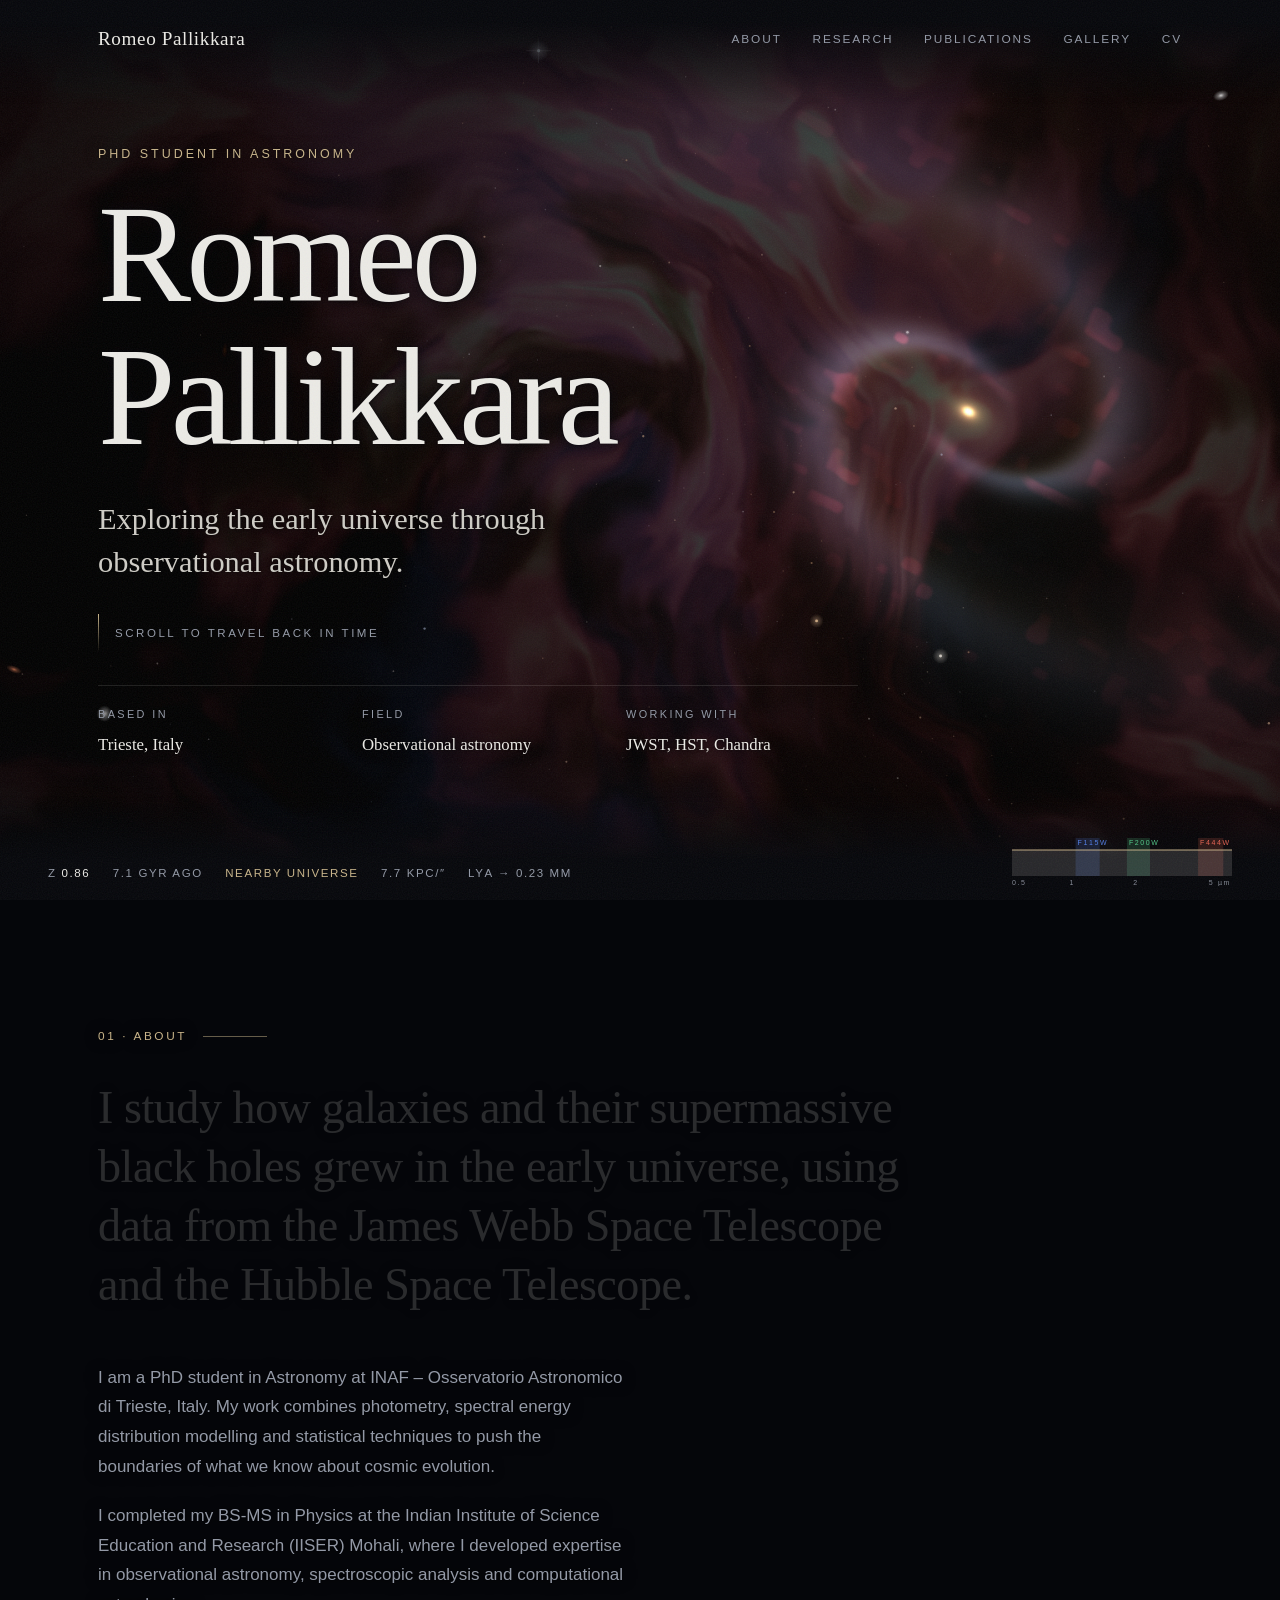
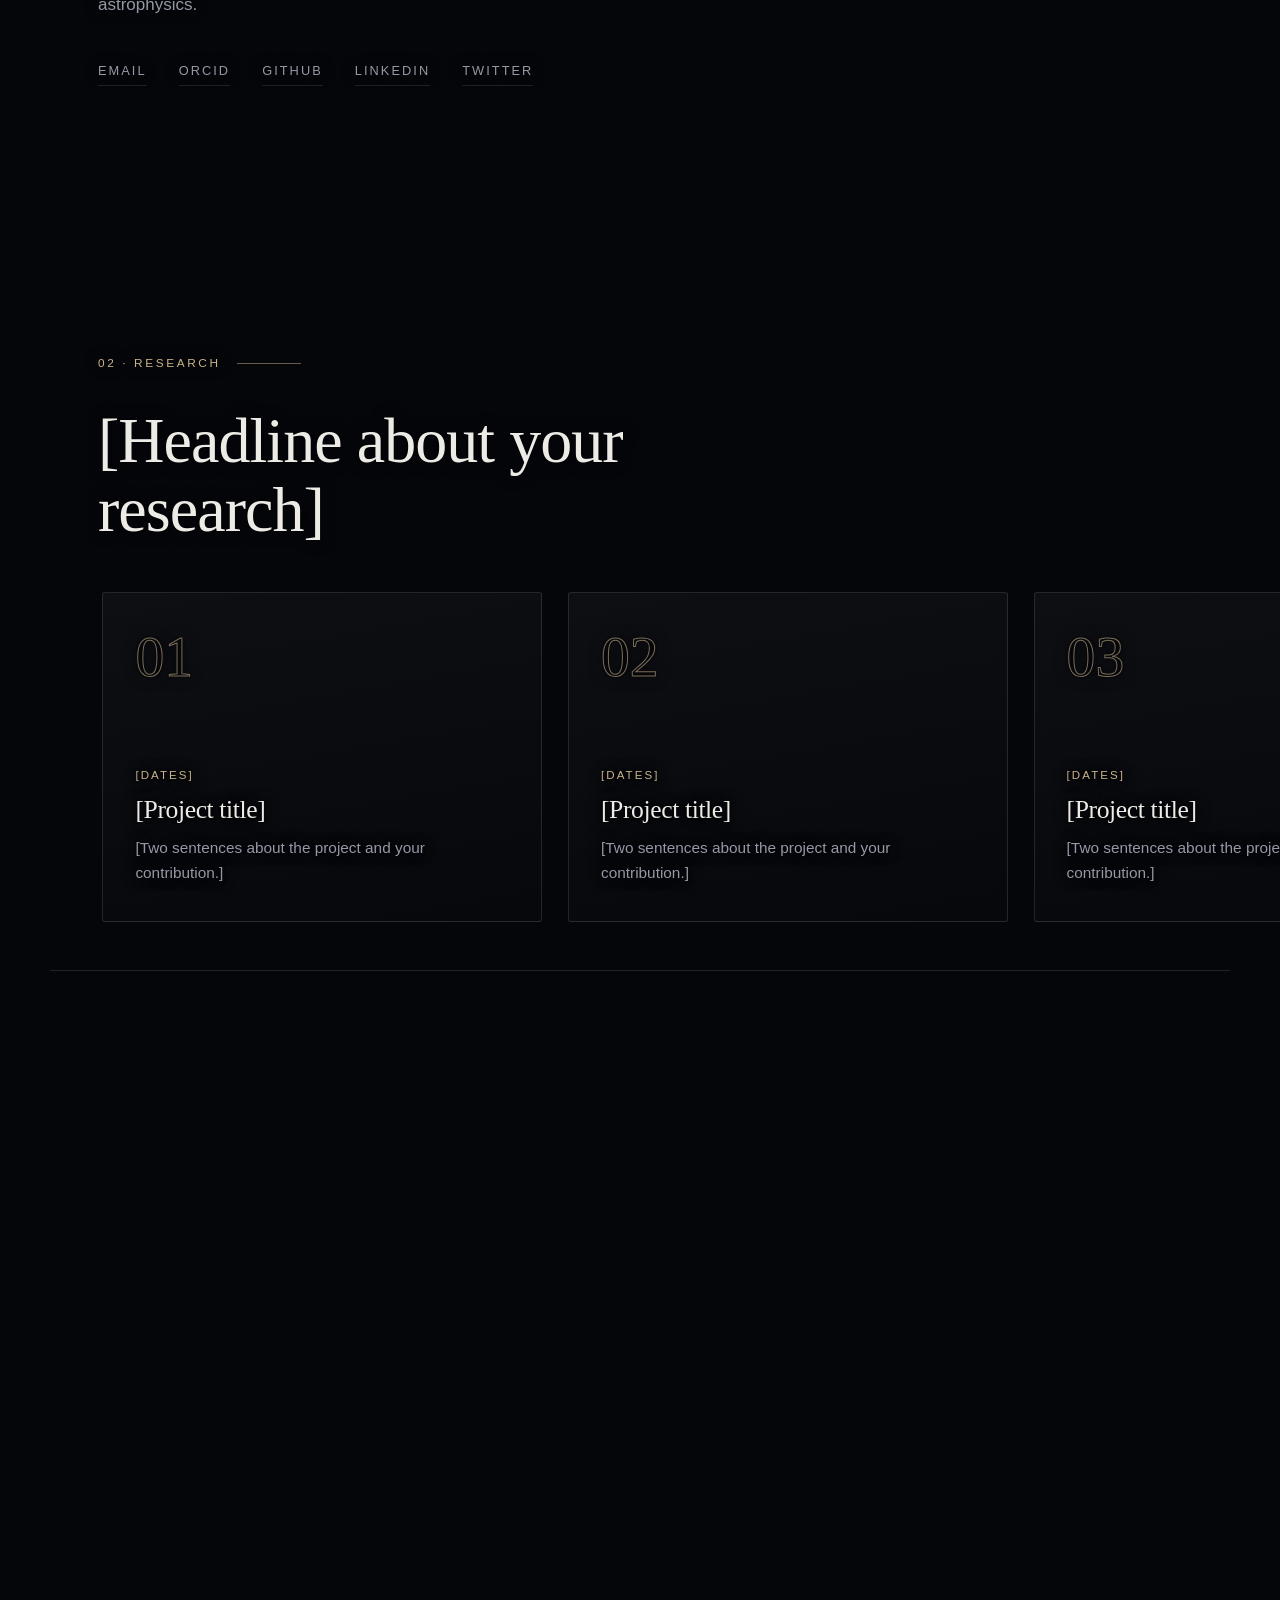
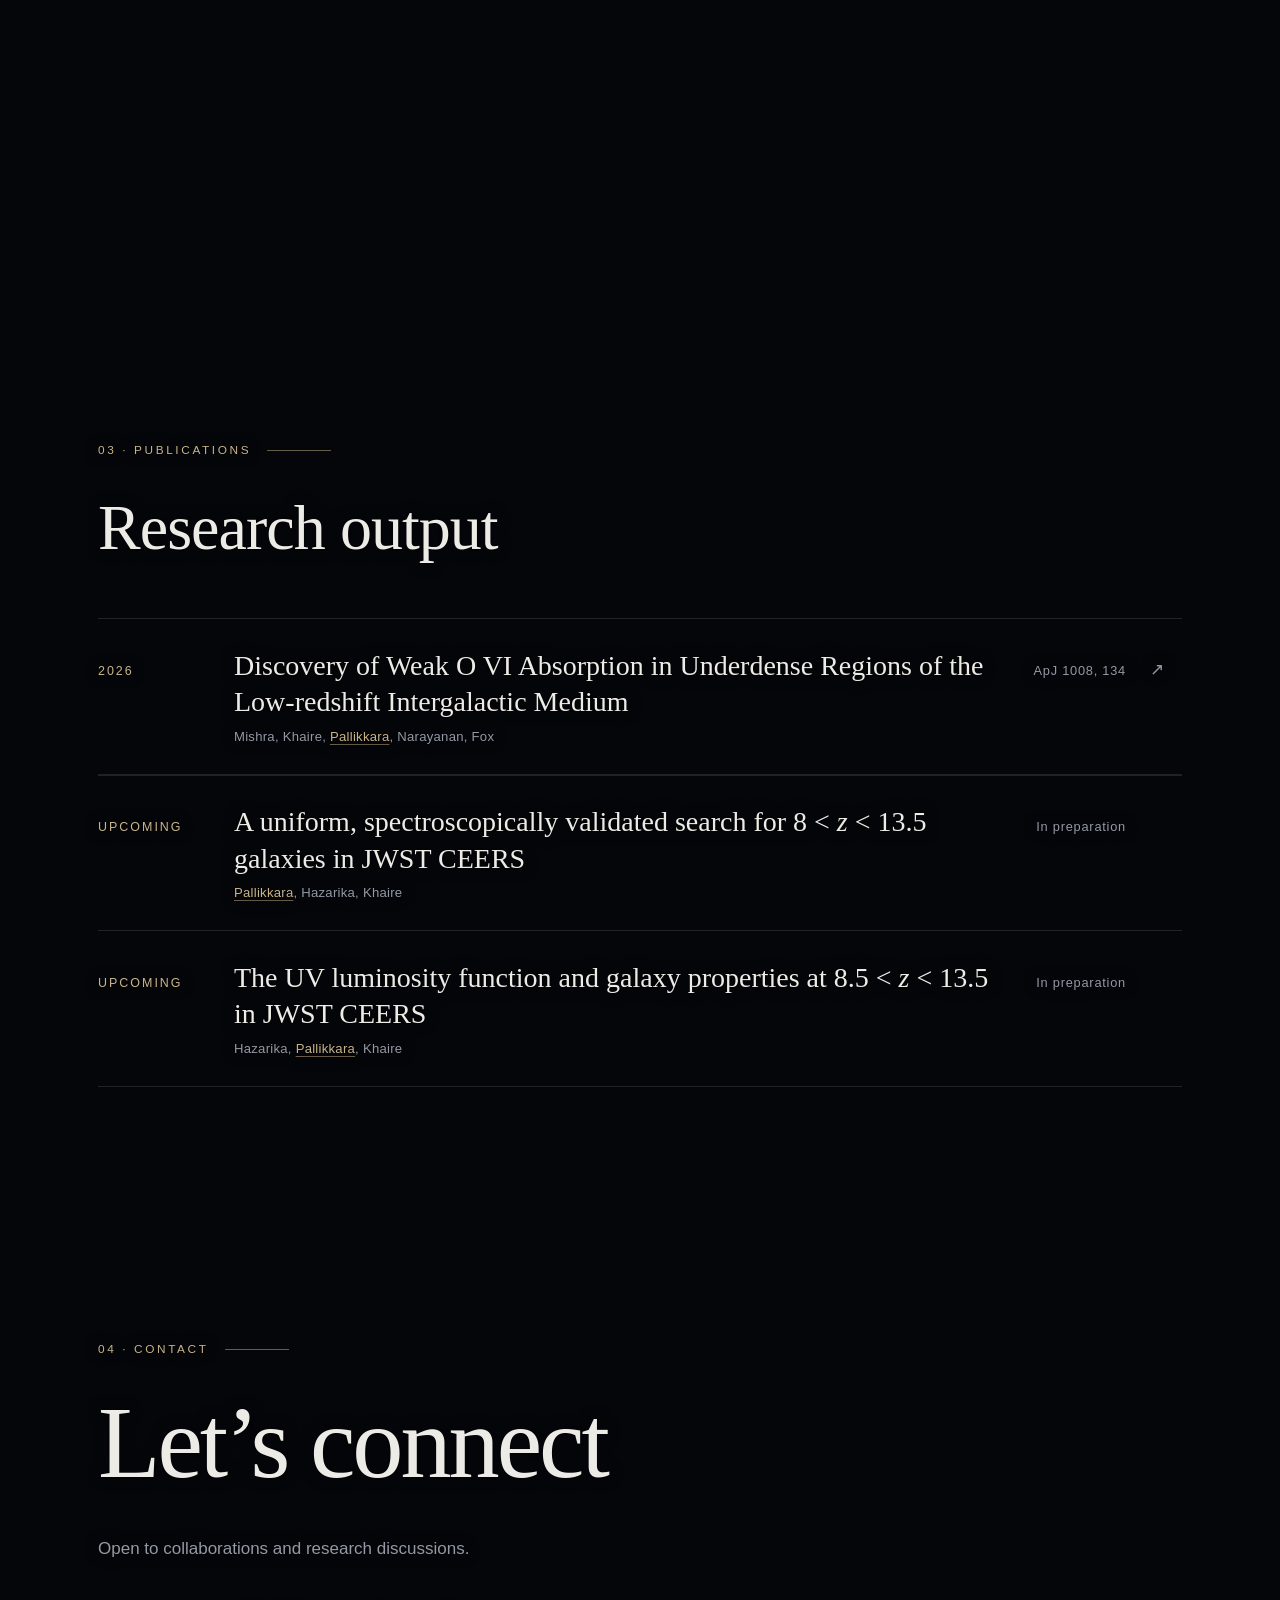
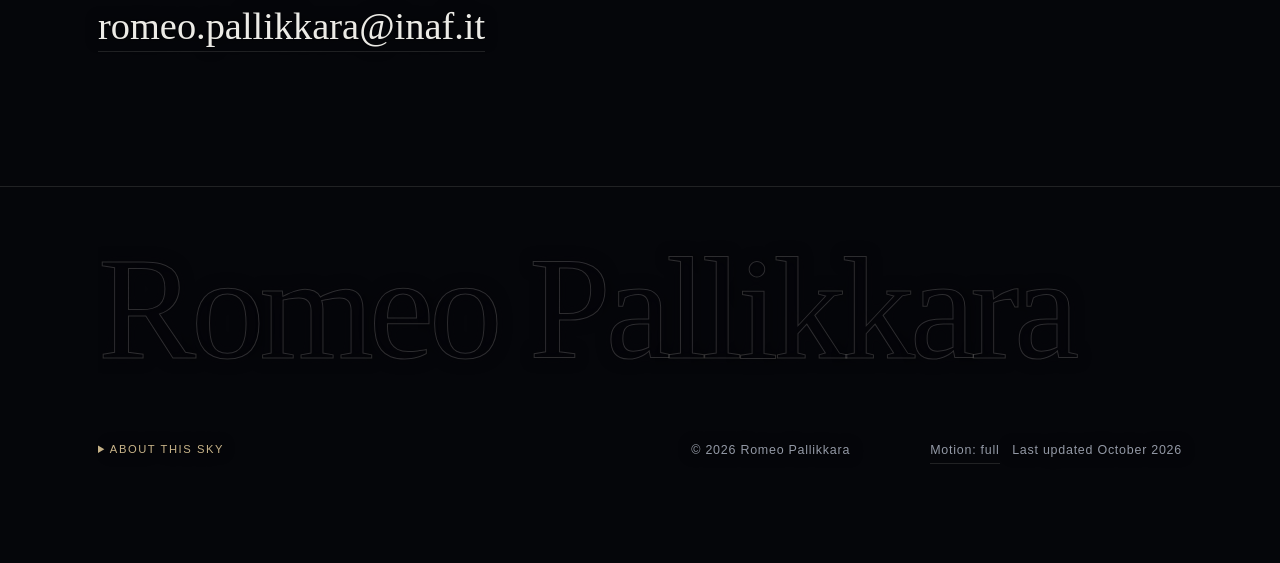
==== commit 88633514: "Remove portrait from About section and delete the photo file Co-Authored-By: Claude Sonnet 5.5 <nore" ====
--- a/index.html
+++ b/index.html
@@ -71,9 +71,6 @@
 
   <section class="chapter about" id="about">
     <div class="wrap grid">
-      <aside class="about-side">
-        <div class="portrait" data-speed="-0.05"><img src="your-photo.jpg" alt="Portrait of Romeo Pallikkara" loading="lazy"></div>
-      </aside>
       <div class="about-body">
         <p class="label" data-reveal>01 · About</p>
         <p class="scrub" data-scrub>I study how galaxies and their supermassive black holes grew in the early universe, using data from the James Webb Space Telescope and the Hubble Space Telescope.</p>
--- a/style.css
+++ b/style.css
@@ -308,3 +308,6 @@
 
 /* Your own name in author lists */
 .au .me { color: var(--accent); font-weight: 500; text-decoration: underline; text-decoration-thickness: 1px; text-decoration-color: rgba(200, 180, 138, .55); text-underline-offset: 3px; }
+
+/* About without a portrait: one calm column, left-aligned with the rest of the page */
+.about .grid { grid-template-columns: minmax(0, 52rem); }
